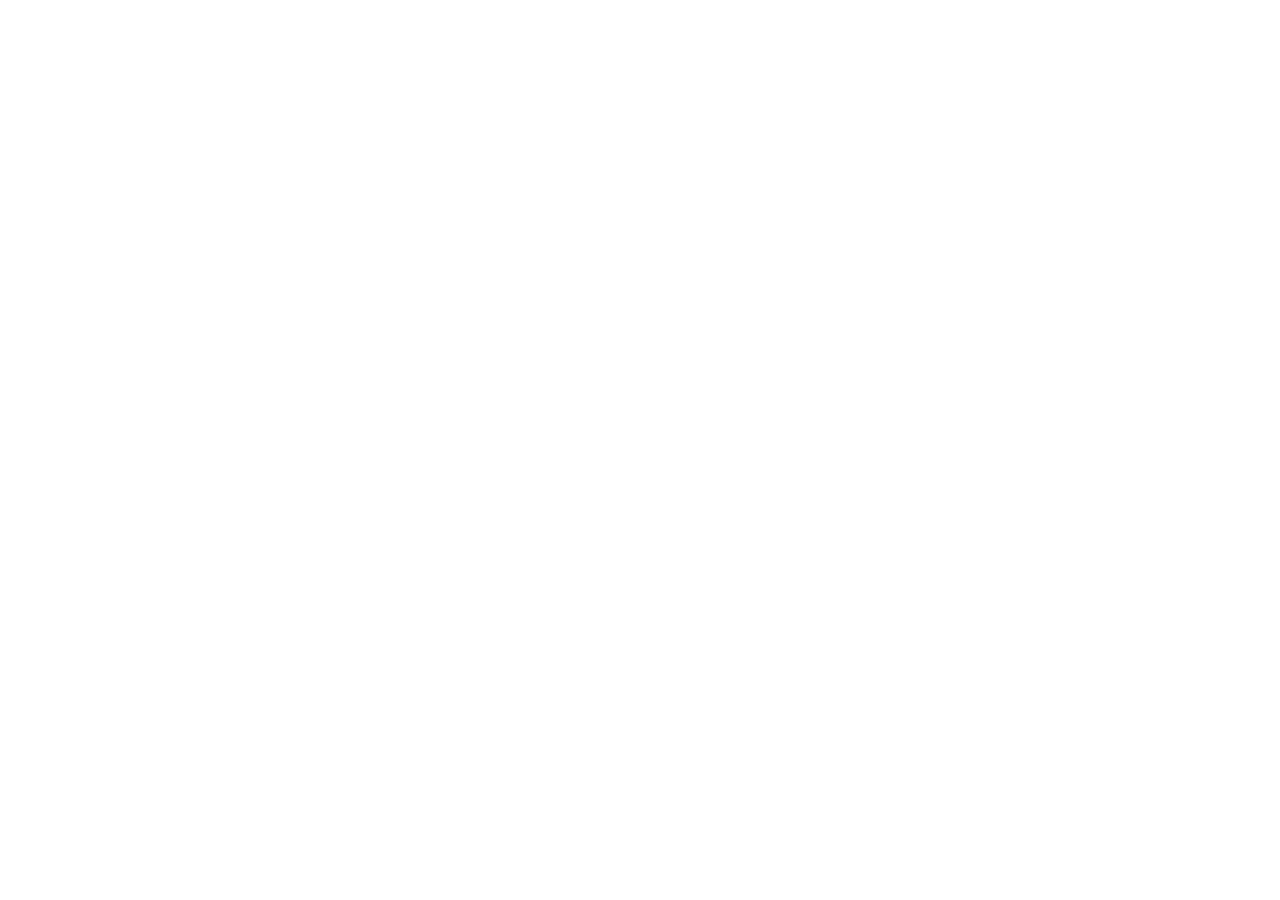
==== index.html @ 989f742a "Fix header layout: right-align actions with margin-left auto and prevent wrapping on desktop in UZ a" ====
<!doctype html>
<html lang="en">
<head>
  <meta charset="utf-8">
  <meta http-equiv="Content-Security-Policy" content="upgrade-insecure-requests">
  <script>if(location.protocol==='http:'&&!['localhost','127.0.0.1'].includes(location.hostname)){location.replace('https://'+location.host+location.pathname+location.search+location.hash);}</script>
  <meta name="viewport" content="width=device-width, initial-scale=1.0">
  <title>GPTify OS · The AI operating system for service businesses</title>
  <meta name="description" content="Connect customer conversations, CRM, scheduling, meetings and outreach through five AI tools: Ailo, ILDAM, Bandla, Mirzo and Izlai.">
  <link rel="canonical" href="https://gptify.si/">
  <link rel="alternate" hreflang="en" href="https://gptify.si/">
  <link rel="alternate" hreflang="uz" href="https://gptify.si/uz/">
  <link rel="alternate" hreflang="ru" href="https://gptify.si/ru/">
  <link rel="alternate" hreflang="x-default" href="https://gptify.si/">
  <link rel="stylesheet" href="style.min.css">
  <link rel="icon" href="gptify-mark.svg" type="image/svg+xml">
  <meta property="og:title" content="GPTify OS · The AI operating system for service businesses">
  <meta property="og:description" content="Connect customer conversations, CRM, scheduling, meetings and outreach through five AI tools: Ailo, ILDAM, Bandla, Mirzo and Izlai.">
  <meta property="og:image" content="https://gptify.si/og-image.png">
  <meta property="og:url" content="https://gptify.si/">
  <meta property="og:type" content="website">
  <meta name="twitter:card" content="summary_large_image">
  <meta name="twitter:title" content="GPTify OS · The AI operating system for service businesses">
  <meta name="twitter:description" content="Connect customer conversations, CRM, scheduling, meetings and outreach through five AI tools: Ailo, ILDAM, Bandla, Mirzo and Izlai.">
  <meta name="twitter:image" content="https://gptify.si/og-image.png">
</head>
<body>
<header style="display: flex; flex-wrap: wrap; align-items: center; justify-content: space-between; gap: 12px 20px; padding: 14px clamp(16px, 2.5vw, 40px); border-bottom: 1px solid #DCE8E6; background: #FFFFFF; position: sticky; top: 0; z-index: 100;">
  <a href="#top" aria-label="GPTify OS home" style="display: flex; align-items: center; gap: 12px; min-height: 44px; text-decoration: none; color: #172B2A; flex-shrink: 0">
    <svg aria-hidden="true" width="38" height="38" viewBox="0 0 100 100" fill="none"><path fill="#087F6A" d="M51.4 9 A41 41 0 1 0 88 65.4 V42 H47 V58 H73.7 A25 25 0 1 1 50.9 25 Z"></path><path fill="#B7F34A" d="M61 9 H88 V36 H78 V19 H61 Z"></path></svg>
    <span style="font-family: 'Poppins', 'Inter', system-ui, sans-serif; font-weight: 700; font-size: 24px; letter-spacing: -0.01em">GPTify</span>
    <span style="font-family: 'Poppins', 'Inter', system-ui, sans-serif; font-weight: 600; font-size: 13px; color: #FFFFFF; background: #087F6A; border-radius: 6px; padding: 3px 8px">OS</span>
  </a>
  <nav aria-label="Main" style="display: flex; flex-wrap: wrap; align-items: center; gap: 4px 10px">
    <a href="#tools" style="display: inline-flex; align-items: center; justify-content: center; min-height: 44px; min-width: 44px; padding: 0 6px; font-size: 15px; font-weight: 500; color: #172B2A; text-decoration: none">The five tools</a>
    <a href="#industries" style="display: inline-flex; align-items: center; justify-content: center; min-height: 44px; min-width: 44px; padding: 0 6px; font-size: 15px; font-weight: 500; color: #172B2A; text-decoration: none">Industries</a>
    <a href="#savings" style="display: inline-flex; align-items: center; justify-content: center; min-height: 44px; min-width: 44px; padding: 0 6px; font-size: 15px; font-weight: 500; color: #172B2A; text-decoration: none">Savings calculator</a>
    <a href="#faq" style="display: inline-flex; align-items: center; justify-content: center; min-height: 44px; min-width: 44px; padding: 0 6px; font-size: 15px; font-weight: 500; color: #172B2A; text-decoration: none">FAQ</a>
    <a href="/about.html" style="display: inline-flex; align-items: center; justify-content: center; min-height: 44px; min-width: 44px; padding: 0 6px; font-size: 15px; text-decoration: none; color: #172B2A; font-weight: 500;">About</a>
  </nav>
  <div style="display: flex; align-items: center; gap: 12px; margin-left: auto; flex-shrink: 0">
    <div style="display: flex; align-items: center; gap: 4px" role="navigation" aria-label="Language selection">
      <a href="/" aria-current="true" style="display: inline-flex; align-items: center; justify-content: center; min-width: 44px; min-height: 44px; font-size: 14px; border-radius: 10px; text-decoration: none; background: #F3F8F7; font-weight: 600; color: #172B2A;">EN</a>
      <a href="/uz/" aria-current="false" style="display: inline-flex; align-items: center; justify-content: center; min-width: 44px; min-height: 44px; font-size: 14px; border-radius: 10px; text-decoration: none; color: #5F6F6D; font-weight: 500;">UZ</a>
      <a href="/ru/" aria-current="false" style="display: inline-flex; align-items: center; justify-content: center; min-width: 44px; min-height: 44px; font-size: 14px; border-radius: 10px; text-decoration: none; color: #5F6F6D; font-weight: 500;">RU</a>
    </div>
    <button onclick="openDemoModal('Header Nav')" style="display: inline-flex; align-items: center; justify-content: center; min-height: 48px; min-width: 44px; padding: 0 18px; background: #087F6A; color: #FFFFFF; font-family: 'Poppins', 'Inter', system-ui, sans-serif; font-weight: 600; font-size: 15px; border-radius: 10px; text-decoration: none; border: none; cursor: pointer; white-space: nowrap">Book a demo</button>
  </div>
</header>

<!-- Hero Section [top] -->
<section id="top" style="display: flex; flex-wrap: wrap; align-items: flex-start; gap: 32px 64px; padding: 44px clamp(20px, 5vw, 80px) 56px">
  <div style="flex: 1 1 420px; min-width: 0; display: flex; flex-direction: column; gap: 22px; padding-top: 8px">
    <h1 style="margin: 0; font-family: 'Poppins', 'Inter', system-ui, sans-serif; font-weight: 700; font-size: clamp(36px, 4.2vw, 60px); line-height: 1.06; letter-spacing: -0.02em; color: #172B2A">The AI operating system for <span style="color: #087F6A">service businesses.</span></h1>
    <p style="margin: 0; max-width: 520px; font-size: 19px; line-height: 1.5; color: #5F6F6D">Every customer message answered, every appointment booked and your CRM kept up to date, without anyone typing it in. Day and night.</p>
    <div style="display: flex; flex-wrap: wrap; align-items: center; gap: 14px 24px">
      <button onclick="openDemoModal('Hero Demo')" style="display: inline-flex; align-items: center; gap: 14px; min-height: 58px; min-width: 44px; padding: 0 10px 0 26px; background: #087F6A; color: #FFFFFF; font-family: 'Poppins', 'Inter', system-ui, sans-serif; font-weight: 600; font-size: 18px; border-radius: 10px; border: none; cursor: pointer">
        <span>Book a live demo</span>
        <span style="display: inline-flex; align-items: center; justify-content: center; width: 40px; height: 40px; border-radius: 8px; background: #B7F34A">
          <svg aria-hidden="true" width="20" height="20" viewBox="0 0 24 24" fill="none" stroke="#172B2A" stroke-width="2.4" stroke-linecap="round" stroke-linejoin="round"><path d="M7 17 17 7"></path><path d="M8 7h9v9"></path></svg>
        </span>
      </button>
      <a href="#industries" style="display: inline-flex; align-items: center; justify-content: center; min-height: 44px; min-width: 44px; font-size: 17px; font-weight: 600; color: #087F6A">See it for your industry</a>
    </div>
    <div style="font-size: 15px; font-weight: 500; color: #5F6F6D">Free · 30 minutes · No obligation</div>
  </div>

  <!-- Hero Chat Mockup (10s Animation Loop) -->
  <div style="flex: 1.15 1 480px; min-width: 0; background: #F3F8F7; border-radius: 24px; padding: clamp(14px, 1.5vw, 20px); display: flex; flex-direction: column; gap: 12px">
    <div style="background: #FFFFFF; border-radius: 18px; padding: 18px 20px; display: flex; flex-direction: column; gap: 12px">
      <div style="display: flex; flex-wrap: wrap; align-items: center; justify-content: space-between; gap: 10px">
        <div style="display: flex; align-items: center; gap: 12px">
          <div aria-hidden="true" style="display: flex; align-items: center; justify-content: center; width: 40px; height: 40px; border-radius: 50%; background: #172B2A; color: #FFFFFF; font-family: 'Poppins', 'Inter', system-ui, sans-serif; font-weight: 700; font-size: 17px">M</div>
          <div style="display: flex; flex-direction: column; gap: 2px">
            <div style="font-family: 'Poppins', 'Inter', system-ui, sans-serif; font-weight: 600; font-size: 16px; color: #172B2A">MedPro Clinic</div>
            <div style="font-size: 13px; font-weight: 500; color: #5F6F6D">Instagram Direct · example conversation</div>
          </div>
        </div>
        <div style="display: inline-flex; align-items: center; gap: 8px; padding: 7px 12px; border-radius: 999px; background: #087F6A; color: #FFFFFF; font-size: 13px; font-weight: 600">
          <svg aria-hidden="true" width="14" height="14" viewBox="0 0 24 24" fill="none" stroke="#FFFFFF" stroke-width="2.4" stroke-linecap="round" stroke-linejoin="round"><path d="M13 2 4 14h7l-1 8 9-12h-7z"></path></svg>
          Ailo replied in 6 s
        </div>
      </div>
      
      <div style="display: flex; flex-direction: column; gap: 8px">
        <div style="align-self: flex-start; max-width: 86%; background: #F3F8F7; border-radius: 16px 16px 16px 4px; padding: 10px 14px; font-size: 15px; line-height: 1.4; color: #172B2A; animation: inA 10s ease infinite">Hi! How much is teeth whitening, and is Dr. Rustamov free tomorrow around 4 PM?</div>
        <div style="align-self: flex-end; max-width: 86%; background: #172B2A; border-radius: 16px 16px 4px 16px; padding: 10px 14px; font-size: 15px; line-height: 1.4; color: #FFFFFF; animation: inB 10s ease infinite">Whitening starts from $45. Dr. Rustamov has an open chair tomorrow at 4:00 PM. Shall I book it?</div>
        <div style="align-self: flex-start; max-width: 86%; background: #F3F8F7; border-radius: 16px 16px 16px 4px; padding: 10px 14px; font-size: 15px; line-height: 1.4; color: #172B2A; animation: inC 10s ease infinite">Yes please, under Malika.</div>
      </div>
    </div>
    
    <div style="display: flex; flex-wrap: wrap; gap: 8px">
      <div style="flex: 1 1 140px; background: #087F6A; border-radius: 12px; padding: 10px 14px; color: #FFFFFF; animation: inD 10s ease infinite">
        <div style="font-family: 'Poppins', 'Inter', system-ui, sans-serif; font-weight: 700; font-size: 16px">Ailo</div>
        <div style="font-size: 14px; font-weight: 500; line-height: 1.3">Answered and qualified</div>
      </div>
      <div style="flex: 1 1 140px; background: #7C3AED; border-radius: 12px; padding: 10px 14px; color: #FFFFFF; animation: inE 10s ease infinite">
        <div style="font-family: 'Poppins', 'Inter', system-ui, sans-serif; font-weight: 700; font-size: 16px">Bandla</div>
        <div style="font-size: 14px; font-weight: 500; line-height: 1.3">Held the 4:00 PM slot</div>
      </div>
      <div style="flex: 1 1 140px; background: #B45309; border-radius: 12px; padding: 10px 14px; color: #FFFFFF; animation: inF 10s ease infinite">
        <div style="font-family: 'Poppins', 'Inter', system-ui, sans-serif; font-weight: 700; font-size: 16px">ILDAM</div>
        <div style="font-size: 14px; font-weight: 500; line-height: 1.3">Saved patient and deal</div>
      </div>
    </div>
  </div>
</section>

<!-- Integrations Strip Section -->
<section aria-label="Works with" style="padding: 28px 0 36px; border-top: 1px solid #DCE8E6; display: flex; flex-direction: column; gap: 20px; overflow: hidden; max-width: 100vw">
  <div style="text-align: center; padding: 0 clamp(20px, 5vw, 80px); font-family: 'Poppins', 'Inter', system-ui, sans-serif; font-size: 13px; font-weight: 600; letter-spacing: 0.14em; color: #5F6F6D; text-transform: uppercase">Works with the tools you already use</div>
  <div style="overflow: hidden; max-width: 100vw; -webkit-mask-image: linear-gradient(90deg, transparent, #000 8%, #000 92%, transparent); mask-image: linear-gradient(90deg, transparent, #000 8%, #000 92%, transparent)">
    <div style="display: flex; flex-wrap: nowrap; width: max-content; animation: marq 40s linear infinite">
      <div style="display: flex; flex-wrap: nowrap; gap: 16px; padding-right: 16px">
        <span style="flex: none; display: inline-flex; align-items: center; gap: 10px; min-height: 46px; padding: 0 20px; background: #F3F8F7; border: 1px solid #DCE8E6; border-radius: 999px; font-size: 16px; font-weight: 600; color: #172B2A; white-space: nowrap"><span aria-hidden="true" style="width: 10px; height: 10px; border-radius: 50%; background: #0369A1"></span>Telegram</span>
        <span style="flex: none; display: inline-flex; align-items: center; gap: 10px; min-height: 46px; padding: 0 20px; background: #F3F8F7; border: 1px solid #DCE8E6; border-radius: 999px; font-size: 16px; font-weight: 600; color: #172B2A; white-space: nowrap"><span aria-hidden="true" style="width: 10px; height: 10px; border-radius: 50%; background: #087F6A"></span>WhatsApp Business</span>
        <span style="flex: none; display: inline-flex; align-items: center; gap: 10px; min-height: 46px; padding: 0 20px; background: #F3F8F7; border: 1px solid #DCE8E6; border-radius: 999px; font-size: 16px; font-weight: 600; color: #172B2A; white-space: nowrap"><span aria-hidden="true" style="width: 10px; height: 10px; border-radius: 50%; background: #BE185D"></span>Instagram Direct</span>
        <span style="flex: none; display: inline-flex; align-items: center; gap: 10px; min-height: 46px; padding: 0 20px; background: #F3F8F7; border: 1px solid #DCE8E6; border-radius: 999px; font-size: 16px; font-weight: 600; color: #172B2A; white-space: nowrap"><span aria-hidden="true" style="width: 10px; height: 10px; border-radius: 50%; background: #3730A3"></span>LinkedIn</span>
        <span style="flex: none; display: inline-flex; align-items: center; gap: 10px; min-height: 46px; padding: 0 20px; background: #F3F8F7; border: 1px solid #DCE8E6; border-radius: 999px; font-size: 16px; font-weight: 600; color: #172B2A; white-space: nowrap"><span aria-hidden="true" style="width: 10px; height: 10px; border-radius: 50%; background: #B45309"></span>Google Calendar</span>
        <span style="flex: none; display: inline-flex; align-items: center; gap: 10px; min-height: 46px; padding: 0 20px; background: #F3F8F7; border: 1px solid #DCE8E6; border-radius: 999px; font-size: 16px; font-weight: 600; color: #172B2A; white-space: nowrap"><span aria-hidden="true" style="width: 10px; height: 10px; border-radius: 50%; background: #0369A1"></span>Outlook</span>
        <span style="flex: none; display: inline-flex; align-items: center; gap: 10px; min-height: 46px; padding: 0 20px; background: #F3F8F7; border: 1px solid #DCE8E6; border-radius: 999px; font-size: 16px; font-weight: 600; color: #172B2A; white-space: nowrap"><span aria-hidden="true" style="width: 10px; height: 10px; border-radius: 50%; background: #3730A3"></span>Zoom</span>
        <span style="flex: none; display: inline-flex; align-items: center; gap: 10px; min-height: 46px; padding: 0 20px; background: #F3F8F7; border: 1px solid #DCE8E6; border-radius: 999px; font-size: 16px; font-weight: 600; color: #172B2A; white-space: nowrap"><span aria-hidden="true" style="width: 10px; height: 10px; border-radius: 50%; background: #087F6A"></span>Google Meet</span>
        <span style="flex: none; display: inline-flex; align-items: center; gap: 10px; min-height: 46px; padding: 0 20px; background: #F3F8F7; border: 1px solid #DCE8E6; border-radius: 999px; font-size: 16px; font-weight: 600; color: #172B2A; white-space: nowrap"><span aria-hidden="true" style="width: 10px; height: 10px; border-radius: 50%; background: #7C3AED"></span>Microsoft Teams</span>
        <span style="flex: none; display: inline-flex; align-items: center; gap: 10px; min-height: 46px; padding: 0 20px; background: #F3F8F7; border: 1px solid #DCE8E6; border-radius: 999px; font-size: 16px; font-weight: 600; color: #172B2A; white-space: nowrap"><span aria-hidden="true" style="width: 10px; height: 10px; border-radius: 50%; background: #B45309"></span>1C</span>
        <span style="flex: none; display: inline-flex; align-items: center; gap: 10px; min-height: 46px; padding: 0 20px; background: #F3F8F7; border: 1px solid #DCE8E6; border-radius: 999px; font-size: 16px; font-weight: 600; color: #172B2A; white-space: nowrap"><span aria-hidden="true" style="width: 10px; height: 10px; border-radius: 50%; background: #0369A1"></span>Click</span>
        <span style="flex: none; display: inline-flex; align-items: center; gap: 10px; min-height: 46px; padding: 0 20px; background: #F3F8F7; border: 1px solid #DCE8E6; border-radius: 999px; font-size: 16px; font-weight: 600; color: #172B2A; white-space: nowrap"><span aria-hidden="true" style="width: 10px; height: 10px; border-radius: 50%; background: #087F6A"></span>Payme</span>
        <span style="flex: none; display: inline-flex; align-items: center; gap: 10px; min-height: 46px; padding: 0 20px; background: #F3F8F7; border: 1px solid #DCE8E6; border-radius: 999px; font-size: 16px; font-weight: 600; color: #172B2A; white-space: nowrap"><span aria-hidden="true" style="width: 10px; height: 10px; border-radius: 50%; background: #7C3AED"></span>Uzum</span>
      </div>
      <div style="display: flex; flex-wrap: nowrap; gap: 16px; padding-right: 16px" aria-hidden="true">
        <span style="flex: none; display: inline-flex; align-items: center; gap: 10px; min-height: 46px; padding: 0 20px; background: #F3F8F7; border: 1px solid #DCE8E6; border-radius: 999px; font-size: 16px; font-weight: 600; color: #172B2A; white-space: nowrap"><span aria-hidden="true" style="width: 10px; height: 10px; border-radius: 50%; background: #0369A1"></span>Telegram</span>
        <span style="flex: none; display: inline-flex; align-items: center; gap: 10px; min-height: 46px; padding: 0 20px; background: #F3F8F7; border: 1px solid #DCE8E6; border-radius: 999px; font-size: 16px; font-weight: 600; color: #172B2A; white-space: nowrap"><span aria-hidden="true" style="width: 10px; height: 10px; border-radius: 50%; background: #087F6A"></span>WhatsApp Business</span>
        <span style="flex: none; display: inline-flex; align-items: center; gap: 10px; min-height: 46px; padding: 0 20px; background: #F3F8F7; border: 1px solid #DCE8E6; border-radius: 999px; font-size: 16px; font-weight: 600; color: #172B2A; white-space: nowrap"><span aria-hidden="true" style="width: 10px; height: 10px; border-radius: 50%; background: #BE185D"></span>Instagram Direct</span>
        <span style="flex: none; display: inline-flex; align-items: center; gap: 10px; min-height: 46px; padding: 0 20px; background: #F3F8F7; border: 1px solid #DCE8E6; border-radius: 999px; font-size: 16px; font-weight: 600; color: #172B2A; white-space: nowrap"><span aria-hidden="true" style="width: 10px; height: 10px; border-radius: 50%; background: #3730A3"></span>LinkedIn</span>
        <span style="flex: none; display: inline-flex; align-items: center; gap: 10px; min-height: 46px; padding: 0 20px; background: #F3F8F7; border: 1px solid #DCE8E6; border-radius: 999px; font-size: 16px; font-weight: 600; color: #172B2A; white-space: nowrap"><span aria-hidden="true" style="width: 10px; height: 10px; border-radius: 50%; background: #B45309"></span>Google Calendar</span>
        <span style="flex: none; display: inline-flex; align-items: center; gap: 10px; min-height: 46px; padding: 0 20px; background: #F3F8F7; border: 1px solid #DCE8E6; border-radius: 999px; font-size: 16px; font-weight: 600; color: #172B2A; white-space: nowrap"><span aria-hidden="true" style="width: 10px; height: 10px; border-radius: 50%; background: #0369A1"></span>Outlook</span>
        <span style="flex: none; display: inline-flex; align-items: center; gap: 10px; min-height: 46px; padding: 0 20px; background: #F3F8F7; border: 1px solid #DCE8E6; border-radius: 999px; font-size: 16px; font-weight: 600; color: #172B2A; white-space: nowrap"><span aria-hidden="true" style="width: 10px; height: 10px; border-radius: 50%; background: #3730A3"></span>Zoom</span>
        <span style="flex: none; display: inline-flex; align-items: center; gap: 10px; min-height: 46px; padding: 0 20px; background: #F3F8F7; border: 1px solid #DCE8E6; border-radius: 999px; font-size: 16px; font-weight: 600; color: #172B2A; white-space: nowrap"><span aria-hidden="true" style="width: 10px; height: 10px; border-radius: 50%; background: #087F6A"></span>Google Meet</span>
        <span style="flex: none; display: inline-flex; align-items: center; gap: 10px; min-height: 46px; padding: 0 20px; background: #F3F8F7; border: 1px solid #DCE8E6; border-radius: 999px; font-size: 16px; font-weight: 600; color: #172B2A; white-space: nowrap"><span aria-hidden="true" style="width: 10px; height: 10px; border-radius: 50%; background: #7C3AED"></span>Microsoft Teams</span>
        <span style="flex: none; display: inline-flex; align-items: center; gap: 10px; min-height: 46px; padding: 0 20px; background: #F3F8F7; border: 1px solid #DCE8E6; border-radius: 999px; font-size: 16px; font-weight: 600; color: #172B2A; white-space: nowrap"><span aria-hidden="true" style="width: 10px; height: 10px; border-radius: 50%; background: #B45309"></span>1C</span>
        <span style="flex: none; display: inline-flex; align-items: center; gap: 10px; min-height: 46px; padding: 0 20px; background: #F3F8F7; border: 1px solid #DCE8E6; border-radius: 999px; font-size: 16px; font-weight: 600; color: #172B2A; white-space: nowrap"><span aria-hidden="true" style="width: 10px; height: 10px; border-radius: 50%; background: #0369A1"></span>Click</span>
        <span style="flex: none; display: inline-flex; align-items: center; gap: 10px; min-height: 46px; padding: 0 20px; background: #F3F8F7; border: 1px solid #DCE8E6; border-radius: 999px; font-size: 16px; font-weight: 600; color: #172B2A; white-space: nowrap"><span aria-hidden="true" style="width: 10px; height: 10px; border-radius: 50%; background: #087F6A"></span>Payme</span>
        <span style="flex: none; display: inline-flex; align-items: center; gap: 10px; min-height: 46px; padding: 0 20px; background: #F3F8F7; border: 1px solid #DCE8E6; border-radius: 999px; font-size: 16px; font-weight: 600; color: #172B2A; white-space: nowrap"><span aria-hidden="true" style="width: 10px; height: 10px; border-radius: 50%; background: #7C3AED"></span>Uzum</span>
      </div>
    </div>
  </div>
</section>

<!-- Industries Section [industries] -->
<section id="industries" style="padding: 72px clamp(20px, 5vw, 80px) 88px; display: flex; flex-direction: column; gap: 28px">
  <div style="display: flex; flex-direction: column; gap: 14px; max-width: 820px">
    <div style="font-family: 'Poppins', 'Inter', system-ui, sans-serif; font-size: 13px; font-weight: 600; letter-spacing: 0.14em; color: #087F6A; text-transform: uppercase">Built for your industry</div>
    <h2 style="margin: 0; font-family: 'Poppins', 'Inter', system-ui, sans-serif; font-weight: 700; font-size: clamp(30px, 3.3vw, 46px); line-height: 1.12; letter-spacing: -0.015em; color: #172B2A">Ready-made setups for four kinds of business.</h2>
  </div>
  
  <!-- Tabs Navigation -->
  <div role="tablist" aria-label="Industries" style="display: flex; flex-wrap: wrap; gap: 10px">
    <button role="tab" id="tab-btn-clinic" aria-selected="true" aria-controls="panel-industry" onclick="selectIndustryTab('clinic')" style="min-height: 52px; min-width: 44px; padding: 0 24px; border-radius: 999px; font-family: 'Poppins', 'Inter', system-ui, sans-serif; font-weight: 600; font-size: 17px; background: #172B2A; color: #FFFFFF; border: 1px solid #172B2A; cursor: pointer">Clinics</button>
    <button role="tab" id="tab-btn-edu" aria-selected="false" aria-controls="panel-industry" onclick="selectIndustryTab('edu')" style="min-height: 52px; min-width: 44px; padding: 0 24px; border-radius: 999px; font-family: 'Poppins', 'Inter', system-ui, sans-serif; font-weight: 600; font-size: 17px; background: #FFFFFF; color: #172B2A; border: 1px solid #DCE8E6; cursor: pointer">Education centres</button>
    <button role="tab" id="tab-btn-auto" aria-selected="false" aria-controls="panel-industry" onclick="selectIndustryTab('auto')" style="min-height: 52px; min-width: 44px; padding: 0 24px; border-radius: 999px; font-family: 'Poppins', 'Inter', system-ui, sans-serif; font-weight: 600; font-size: 17px; background: #FFFFFF; color: #172B2A; border: 1px solid #DCE8E6; cursor: pointer">Auto workshops</button>
    <button role="tab" id="tab-btn-advisory" aria-selected="false" aria-controls="panel-industry" onclick="selectIndustryTab('advisory')" style="min-height: 52px; min-width: 44px; padding: 0 24px; border-radius: 999px; font-family: 'Poppins', 'Inter', system-ui, sans-serif; font-weight: 600; font-size: 17px; background: #FFFFFF; color: #172B2A; border: 1px solid #DCE8E6; cursor: pointer">Advisory firms</button>
  </div>
  
  <!-- Active Tab Panel -->
  <div id="panel-industry" role="tabpanel" style="background: #F3F8F7; border-radius: 28px; padding: clamp(20px, 3vw, 44px); display: flex; flex-wrap: wrap; gap: 32px 56px">
    <div style="flex: 1 1 400px; min-width: 0; display: flex; flex-direction: column; gap: 16px">
      <div id="ind-product-badge" style="font-family: 'Poppins', 'Inter', system-ui, sans-serif; font-size: 14px; font-weight: 600; letter-spacing: 0.08em; color: #087F6A">MEDPRO²⁴ · HEALTHCARE AND DENTAL</div>
      <h3 id="ind-pitch-heading" style="margin: 0; font-family: 'Poppins', 'Inter', system-ui, sans-serif; font-weight: 700; font-size: clamp(26px, 2.5vw, 34px); line-height: 1.15; letter-spacing: -0.01em; color: #172B2A">Fewer missed calls at reception and fewer no-shows.</h3>
      
      <div id="ind-bullets-container" style="display: flex; flex-direction: column; gap: 12px; margin-top: 4px">
        <div style="display: flex; align-items: flex-start; gap: 12px; font-size: 18px; line-height: 1.45; color: #172B2A">
          <svg aria-hidden="true" style="flex: none; margin-top: 3px" width="20" height="20" viewBox="0 0 24 24" fill="none" stroke="#087F6A" stroke-width="2.6" stroke-linecap="round" stroke-linejoin="round"><path d="m5 12 5 5 9-10"></path></svg>
          <span>Patient questions answered 24/7, urgent cases routed to staff</span>
        </div>
        <div style="display: flex; align-items: flex-start; gap: 12px; font-size: 18px; line-height: 1.45; color: #172B2A">
          <svg aria-hidden="true" style="flex: none; margin-top: 3px" width="20" height="20" viewBox="0 0 24 24" fill="none" stroke="#087F6A" stroke-width="2.6" stroke-linecap="round" stroke-linejoin="round"><path d="m5 12 5 5 9-10"></path></svg>
          <span>Live doctor availability with Telegram and SMS reminders</span>
        </div>
        <div style="display: flex; align-items: flex-start; gap: 12px; font-size: 18px; line-height: 1.45; color: #172B2A">
          <svg aria-hidden="true" style="flex: none; margin-top: 3px" width="20" height="20" viewBox="0 0 24 24" fill="none" stroke="#087F6A" stroke-width="2.6" stroke-linecap="round" stroke-linejoin="round"><path d="m5 12 5 5 9-10"></path></svg>
          <span>Tooth charts and prescription history kept confidential</span>
        </div>
      </div>
      
      <button id="ind-cta-btn" onclick="openDemoModal('Clinics')" style="align-self: flex-start; display: inline-flex; align-items: center; justify-content: center; min-height: 52px; min-width: 44px; margin-top: 8px; padding: 0 24px; background: #087F6A; color: #FFFFFF; font-family: 'Poppins', 'Inter', system-ui, sans-serif; font-weight: 600; font-size: 16px; border-radius: 10px; border: none; cursor: pointer">Book a demo for clinics</button>
    </div>
    
    <div style="flex: 1 1 400px; min-width: 0; background: #FFFFFF; border-radius: 20px; padding: 24px; display: flex; flex-direction: column; gap: 14px">
      <div style="font-family: 'Poppins', 'Inter', system-ui, sans-serif; font-weight: 600; font-size: 18px; color: #172B2A">Who does what</div>
      <div id="ind-steps-container" style="display: flex; flex-direction: column; gap: 14px">
        <div style="display: flex; align-items: center; gap: 14px">
          <div style="flex: none; width: 92px; box-sizing: border-box; text-align: center; border-radius: 10px; padding: 10px 0; font-family: inherit; font-weight: 700; font-size: 15px; color: #FFFFFF; background: #087F6A">Ailo</div>
          <div style="font-size: 16px; line-height: 1.4; color: #172B2A">Answers patient questions on Instagram and Telegram</div>
        </div>
        <div style="display: flex; align-items: center; gap: 14px">
          <div style="flex: none; width: 92px; box-sizing: border-box; text-align: center; border-radius: 10px; padding: 10px 0; font-family: inherit; font-weight: 700; font-size: 15px; color: #FFFFFF; background: #7C3AED">Bandla</div>
          <div style="font-size: 16px; line-height: 1.4; color: #172B2A">Reserves the doctor’s chair and sends reminders</div>
        </div>
        <div style="display: flex; align-items: center; gap: 14px">
          <div style="flex: none; width: 92px; box-sizing: border-box; text-align: center; border-radius: 10px; padding: 10px 0; font-family: inherit; font-weight: 700; font-size: 15px; color: #FFFFFF; background: #B45309">ILDAM</div>
          <div style="font-size: 16px; line-height: 1.4; color: #172B2A">Keeps dental and clinical records</div>
        </div>
        <div style="display: flex; align-items: center; gap: 14px">
          <div style="flex: none; width: 92px; box-sizing: border-box; text-align: center; border-radius: 10px; padding: 10px 0; font-family: inherit; font-weight: 700; font-size: 15px; color: #FFFFFF; background: #0369A1">Mirzo</div>
          <div style="font-size: 16px; line-height: 1.4; color: #172B2A">Writes up clinical notes after the visit</div>
        </div>
      </div>
    </div>
  </div>
</section>

<!-- The Five Tools Section [tools] -->
<section id="tools" style="padding: 88px clamp(20px, 5vw, 80px) 96px; border-top: 1px solid #DCE8E6; display: flex; flex-direction: column; gap: 40px">
  <div style="display: flex; flex-wrap: wrap; align-items: flex-end; justify-content: space-between; gap: 20px 48px">
    <h2 style="margin: 0; flex: 1 1 480px; max-width: 760px; font-family: 'Poppins', 'Inter', system-ui, sans-serif; font-weight: 700; font-size: clamp(30px, 3.3vw, 46px); line-height: 1.12; letter-spacing: -0.015em; color: #172B2A">One loop, five steps. Nothing gets dropped between them.</h2>
    <p style="margin: 0; flex: 1 1 320px; max-width: 420px; font-size: 18px; line-height: 1.55; color: #5F6F6D">Start with one step, or run the whole loop.</p>
  </div>
  
  <!-- Connected Color Rail of 5 Tools (Stacks on Mobile) -->
  <div style="display: flex; flex-wrap: wrap; border-radius: 28px; overflow: hidden">
    <article class="tool-card-0" style="flex: 1 1 200px; min-width: 0; min-height: 340px; box-sizing: border-box; background: #3730A3; padding: 30px 24px; display: flex; flex-direction: column; gap: 12px; color: #FFFFFF">
      <div style="font-size: 14px; font-weight: 600; letter-spacing: 0.12em">01 · FIND</div>
      <h3 style="margin: 0; font-family: 'Poppins', 'Inter', system-ui, sans-serif; font-weight: 700; font-size: 40px; line-height: 1.05; letter-spacing: -0.02em">Izlai</h3>
      <div style="font-family: 'Poppins', 'Inter', system-ui, sans-serif; font-weight: 600; font-size: 19px; line-height: 1.3">Finds new clients</div>
      <p style="margin: 0; font-size: 16px; line-height: 1.55">Writes to companies that fit you by email and LinkedIn.</p>
      <div style="margin-top: auto; min-height: 44px; display: flex; align-items: flex-end; justify-content: space-between; gap: 12px; font-size: 15px; font-weight: 600; line-height: 1.3">
        <span>Hands replies to Ailo -></span>
        <svg aria-hidden="true" style="flex: none" width="18" height="18" viewBox="0 0 24 24" fill="none" stroke="#B7F34A" stroke-width="2.6" stroke-linecap="round" stroke-linejoin="round"><path d="M5 12h14"></path><path d="m13 6 6 6-6 6"></path></svg>
      </div>
    </article>
    
    <article class="tool-card-1" style="flex: 1 1 200px; min-width: 0; min-height: 340px; box-sizing: border-box; background: #087F6A; padding: 30px 24px; display: flex; flex-direction: column; gap: 12px; color: #FFFFFF">
      <div style="font-size: 14px; font-weight: 600; letter-spacing: 0.12em">02 · ENGAGE</div>
      <h3 style="margin: 0; font-family: 'Poppins', 'Inter', system-ui, sans-serif; font-weight: 700; font-size: 40px; line-height: 1.05; letter-spacing: -0.02em">Ailo</h3>
      <div style="font-family: 'Poppins', 'Inter', system-ui, sans-serif; font-weight: 600; font-size: 19px; line-height: 1.3">Answers every customer message</div>
      <p style="margin: 0; font-size: 16px; line-height: 1.55">Replies within 6 seconds on WhatsApp, Instagram and Telegram.</p>
      <div style="margin-top: auto; min-height: 44px; display: flex; align-items: flex-end; justify-content: space-between; gap: 12px; font-size: 15px; font-weight: 600; line-height: 1.3">
        <span>Sends the contacts to ILDAM -></span>
        <svg aria-hidden="true" style="flex: none" width="18" height="18" viewBox="0 0 24 24" fill="none" stroke="#B7F34A" stroke-width="2.6" stroke-linecap="round" stroke-linejoin="round"><path d="M5 12h14"></path><path d="m13 6 6 6-6 6"></path></svg>
      </div>
    </article>
    
    <article class="tool-card-2" style="flex: 1 1 200px; min-width: 0; min-height: 340px; box-sizing: border-box; background: #B45309; padding: 30px 24px; display: flex; flex-direction: column; gap: 12px; color: #FFFFFF">
      <div style="font-size: 14px; font-weight: 600; letter-spacing: 0.12em">03 · TRACK</div>
      <h3 style="margin: 0; font-family: 'Poppins', 'Inter', system-ui, sans-serif; font-weight: 700; font-size: 40px; line-height: 1.05; letter-spacing: -0.02em">ILDAM</h3>
      <div style="font-family: 'Poppins', 'Inter', system-ui, sans-serif; font-weight: 600; font-size: 19px; line-height: 1.3">Keeps deals and payments on track</div>
      <p style="margin: 0; font-size: 16px; line-height: 1.55">A simple board with reminders for advance payments and invoices.</p>
      <div style="margin-top: auto; min-height: 44px; display: flex; align-items: flex-end; justify-content: space-between; gap: 12px; font-size: 15px; font-weight: 600; line-height: 1.3">
        <span>Triggers the booking in Bandla -></span>
        <svg aria-hidden="true" style="flex: none" width="18" height="18" viewBox="0 0 24 24" fill="none" stroke="#B7F34A" stroke-width="2.6" stroke-linecap="round" stroke-linejoin="round"><path d="M5 12h14"></path><path d="m13 6 6 6-6 6"></path></svg>
      </div>
    </article>
    
    <article class="tool-card-3" style="flex: 1 1 200px; min-width: 0; min-height: 340px; box-sizing: border-box; background: #7C3AED; padding: 30px 24px; display: flex; flex-direction: column; gap: 12px; color: #FFFFFF">
      <div style="font-size: 14px; font-weight: 600; letter-spacing: 0.12em">04 · SCHEDULE</div>
      <h3 style="margin: 0; font-family: 'Poppins', 'Inter', system-ui, sans-serif; font-weight: 700; font-size: 40px; line-height: 1.05; letter-spacing: -0.02em">Bandla</h3>
      <div style="font-family: 'Poppins', 'Inter', system-ui, sans-serif; font-weight: 600; font-size: 19px; line-height: 1.3">Books the appointment</div>
      <p style="margin: 0; font-size: 16px; line-height: 1.55">Shows real-time slots and sends reminders by Telegram or SMS.</p>
      <div style="margin-top: auto; min-height: 44px; display: flex; align-items: flex-end; justify-content: space-between; gap: 12px; font-size: 15px; font-weight: 600; line-height: 1.3">
        <span>Prepares the session for Mirzo -></span>
        <svg aria-hidden="true" style="flex: none" width="18" height="18" viewBox="0 0 24 24" fill="none" stroke="#B7F34A" stroke-width="2.6" stroke-linecap="round" stroke-linejoin="round"><path d="M5 12h14"></path><path d="m13 6 6 6-6 6"></path></svg>
      </div>
    </article>
    
    <article class="tool-card-4" style="flex: 1 1 200px; min-width: 0; min-height: 340px; box-sizing: border-box; background: #0369A1; padding: 30px 24px; display: flex; flex-direction: column; gap: 12px; color: #FFFFFF">
      <div style="font-size: 14px; font-weight: 600; letter-spacing: 0.12em">05 · CAPTURE</div>
      <h3 style="margin: 0; font-family: 'Poppins', 'Inter', system-ui, sans-serif; font-weight: 700; font-size: 40px; line-height: 1.05; letter-spacing: -0.02em">Mirzo</h3>
      <div style="font-family: 'Poppins', 'Inter', system-ui, sans-serif; font-weight: 600; font-size: 19px; line-height: 1.3">Takes the meeting notes</div>
      <p style="margin: 0; font-size: 16px; line-height: 1.55">Turns speech into decisions and tasks, with no tool joining the call.</p>
      <div style="margin-top: auto; min-height: 44px; display: flex; align-items: flex-end; justify-content: space-between; gap: 12px; font-size: 15px; font-weight: 600; line-height: 1.3">
        <span>Updates the deal in ILDAM -></span>
        <svg aria-hidden="true" style="flex: none" width="18" height="18" viewBox="0 0 24 24" fill="none" stroke="#B7F34A" stroke-width="2.6" stroke-linecap="round" stroke-linejoin="round"><path d="M4 12a8 8 0 0 1 14-5.3L20 9"></path><path d="M20 4v5h-5"></path></svg>
      </div>
    </article>
  </div>
  
  <div style="display: flex; flex-wrap: wrap; align-items: center; justify-content: space-between; gap: 16px 32px">
    <div style="font-family: 'Poppins', 'Inter', system-ui, sans-serif; font-weight: 600; font-size: 24px; color: #172B2A">See the loop run on your own process.</div>
    <button onclick="openDemoModal('The Five Tools')" style="display: inline-flex; align-items: center; justify-content: center; min-height: 56px; min-width: 44px; padding: 0 28px; background: #087F6A; color: #FFFFFF; font-family: 'Poppins', 'Inter', system-ui, sans-serif; font-weight: 600; font-size: 17px; border-radius: 10px; border: none; cursor: pointer">Book a demo</button>
  </div>
</section>

<!-- Savings Calculator Section [savings] -->
<section id="savings" style="background: #F3F8F7; padding: 88px clamp(20px, 5vw, 80px); display: flex; flex-direction: column; gap: 36px">
  <div style="display: flex; flex-direction: column; gap: 14px; max-width: 820px">
    <div style="font-family: 'Poppins', 'Inter', system-ui, sans-serif; font-size: 13px; font-weight: 600; letter-spacing: 0.14em; color: #087F6A; text-transform: uppercase">Savings calculator</div>
    <h2 style="margin: 0; font-family: 'Poppins', 'Inter', system-ui, sans-serif; font-weight: 700; font-size: clamp(30px, 3.3vw, 46px); line-height: 1.12; letter-spacing: -0.015em; color: #172B2A">How much time and money could you get back?</h2>
  </div>
  
  <div style="display: flex; flex-wrap: wrap; gap: 24px">
    <!-- Sliders Input Card -->
    <div style="flex: 1.2 1 420px; min-width: 0; background: #FFFFFF; border-radius: 24px; padding: clamp(20px, 2.6vw, 36px); display: flex; flex-direction: column; gap: 22px">
      <div style="display: flex; flex-direction: column; gap: 6px">
        <div style="display: flex; justify-content: space-between; gap: 12px; font-size: 17px; font-weight: 600; color: #172B2A">
          <label for="slider-team">Team members</label>
          <span id="val-team" style="color: #087F6A">5</span>
        </div>
        <input id="slider-team" type="range" min="1" max="50" step="1" value="5" aria-label="Team members" style="width: 100%; height: 44px; margin: 0; accent-color: #087F6A">
      </div>
      
      <div style="display: flex; flex-direction: column; gap: 6px">
        <div style="display: flex; justify-content: space-between; gap: 12px; font-size: 17px; font-weight: 600; color: #172B2A">
          <label for="slider-hours">Repetitive manual hours per person, per week</label>
          <span id="val-hours" style="color: #087F6A">15 h</span>
        </div>
        <input id="slider-hours" type="range" min="5" max="35" step="1" value="15" aria-label="Repetitive manual hours per person, per week" style="width: 100%; height: 44px; margin: 0; accent-color: #087F6A">
      </div>
      
      <div style="display: flex; flex-direction: column; gap: 6px">
        <div style="display: flex; justify-content: space-between; gap: 12px; font-size: 17px; font-weight: 600; color: #172B2A">
          <label for="slider-salary">Average monthly salary</label>
          <span id="val-salary" style="color: #087F6A">$391</span>
        </div>
        <input id="slider-salary" type="range" min="300" max="1500" step="1" value="391" aria-label="Average monthly salary" style="width: 100%; height: 44px; margin: 0; accent-color: #087F6A">
      </div>
    </div>
    
    <!-- Results Dark Card -->
    <div style="flex: 1 1 340px; min-width: 0; background: #172B2A; border-radius: 24px; padding: clamp(20px, 2.6vw, 36px); display: flex; flex-direction: column; gap: 10px; color: #FFFFFF">
      <div style="font-size: 16px; font-weight: 600">Estimated yearly savings</div>
      <div id="res-year-text" style="font-family: 'Poppins', 'Inter', system-ui, sans-serif; font-weight: 700; font-size: clamp(44px, 5vw, 68px); line-height: 1; letter-spacing: -0.02em; color: #B7F34A">~$6,415</div>
      <div style="font-size: 17px; line-height: 1.45">
        About <span id="res-month-text">$535</span> a month · · <span id="res-hours-text">52.5</span> hours back every week
      </div>
      <button onclick="openDemoModal('Savings Calculator')" style="align-self: flex-start; display: inline-flex; align-items: center; justify-content: center; min-height: 52px; min-width: 44px; margin-top: 14px; padding: 0 24px; background: #B7F34A; color: #172B2A; font-family: 'Poppins', 'Inter', system-ui, sans-serif; font-weight: 600; font-size: 16px; border-radius: 10px; border: none; cursor: pointer">Book a demo</button>
      <div style="margin-top: auto; padding-top: 14px; font-size: 14px; line-height: 1.45; color: #C9DAD7">Estimate only: assumes 70% of repetitive hours can be automated, 50 working weeks and 160 working hours a month.</div>
    </div>
  </div>
</section>

<!-- Optional Extras Section [addons] -->
<section id="addons" style="padding: 88px clamp(20px, 5vw, 80px) 40px; display: flex; flex-direction: column; gap: 32px">
  <div style="display: flex; flex-direction: column; gap: 14px; max-width: 820px">
    <div style="font-family: 'Poppins', 'Inter', system-ui, sans-serif; font-size: 13px; font-weight: 600; letter-spacing: 0.14em; color: #087F6A; text-transform: uppercase">Optional extras</div>
    <h2 style="margin: 0; font-family: 'Poppins', 'Inter', system-ui, sans-serif; font-weight: 700; font-size: clamp(30px, 3.3vw, 46px); line-height: 1.12; letter-spacing: -0.015em; color: #172B2A">Add what your business needs.</h2>
  </div>
  
  <div style="display: flex; flex-wrap: wrap; gap: 16px">
    <div style="flex: 1 1 300px; min-width: 0; border: 1px solid #DCE8E6; border-radius: 16px; padding: 20px 22px; display: flex; flex-direction: column; gap: 6px">
      <div style="font-family: 'Poppins', 'Inter', system-ui, sans-serif; font-weight: 600; font-size: 18px; color: #172B2A">Company knowledge assistant</div>
      <div style="font-size: 16px; line-height: 1.5; color: #5F6F6D">Answers staff questions from your procedures, protocols and price lists.</div>
    </div>
    
    <div style="flex: 1 1 300px; min-width: 0; border: 1px solid #DCE8E6; border-radius: 16px; padding: 20px 22px; display: flex; flex-direction: column; gap: 6px">
      <div style="font-family: 'Poppins', 'Inter', system-ui, sans-serif; font-weight: 600; font-size: 18px; color: #172B2A">Local payments</div>
      <div style="font-size: 16px; line-height: 1.5; color: #5F6F6D">Click, Payme and Uzum payment links, advance payments and receipt confirmations inside the chat.</div>
    </div>
    
    <div style="flex: 1 1 300px; min-width: 0; border: 1px solid #DCE8E6; border-radius: 16px; padding: 20px 22px; display: flex; flex-direction: column; gap: 6px">
      <div style="font-family: 'Poppins', 'Inter', system-ui, sans-serif; font-weight: 600; font-size: 18px; color: #172B2A">1C and ERP sync</div>
      <div style="font-size: 16px; line-height: 1.5; color: #5F6F6D">Keep client balances, price lists and inventory in sync without entering data twice.</div>
    </div>
    
    <div style="flex: 1 1 300px; min-width: 0; border: 1px solid #DCE8E6; border-radius: 16px; padding: 20px 22px; display: flex; flex-direction: column; gap: 6px">
      <div style="font-family: 'Poppins', 'Inter', system-ui, sans-serif; font-weight: 600; font-size: 18px; color: #172B2A">Voice transcription in Uzbek and Russian</div>
      <div style="font-size: 16px; line-height: 1.5; color: #5F6F6D">Understands voice notes and phone calls in local dialects and extracts the next actions.</div>
    </div>
    
    <div style="flex: 1 1 300px; min-width: 0; border: 1px solid #DCE8E6; border-radius: 16px; padding: 20px 22px; display: flex; flex-direction: column; gap: 6px">
      <div style="font-family: 'Poppins', 'Inter', system-ui, sans-serif; font-weight: 600; font-size: 18px; color: #172B2A">Multi-branch scheduling</div>
      <div style="font-size: 16px; line-height: 1.5; color: #5F6F6D">Different doctors, teachers or bays across several locations, in one unified calendar.</div>
    </div>
    
    <div style="flex: 1 1 300px; min-width: 0; border: 1px solid #DCE8E6; border-radius: 16px; padding: 20px 22px; display: flex; flex-direction: column; gap: 6px">
      <div style="font-family: 'Poppins', 'Inter', system-ui, sans-serif; font-weight: 600; font-size: 18px; color: #172B2A">Custom outbound campaigns</div>
      <div style="font-size: 16px; line-height: 1.5; color: #5F6F6D">Izlai configured for your target industry, finding verified contacts and sending personalised outreach.</div>
    </div>
  </div>
</section>

<!-- How We Start Section [process] -->
<section id="process" style="padding: 56px clamp(20px, 5vw, 80px) 88px; display: flex; flex-direction: column; gap: 32px">
  <div style="display: flex; flex-direction: column; gap: 14px; max-width: 820px">
    <div style="font-family: 'Poppins', 'Inter', system-ui, sans-serif; font-size: 13px; font-weight: 600; letter-spacing: 0.14em; color: #087F6A; text-transform: uppercase">How we start</div>
    <h2 style="margin: 0; font-family: 'Poppins', 'Inter', system-ui, sans-serif; font-weight: 700; font-size: clamp(30px, 3.3vw, 46px); line-height: 1.12; letter-spacing: -0.015em; color: #172B2A">Three steps from first call to a working system.</h2>
  </div>
  
  <div style="display: flex; flex-wrap: wrap; gap: 32px 48px">
    <div style="flex: 1 1 280px; min-width: 0; display: flex; flex-direction: column; gap: 10px">
      <div style="display: flex; align-items: center; justify-content: center; width: 48px; height: 48px; border-radius: 12px; background: #172B2A; color: #B7F34A; font-family: 'Poppins', 'Inter', system-ui, sans-serif; font-weight: 700; font-size: 20px">1</div>
      <div style="font-family: 'Poppins', 'Inter', system-ui, sans-serif; font-weight: 600; font-size: 22px; color: #172B2A">Review</div>
      <div style="font-size: 17px; line-height: 1.5; color: #5F6F6D">We map your current process and find where time, enquiries and bookings are lost.</div>
    </div>
    
    <div style="flex: 1 1 280px; min-width: 0; display: flex; flex-direction: column; gap: 10px">
      <div style="display: flex; align-items: center; justify-content: center; width: 48px; height: 48px; border-radius: 12px; background: #172B2A; color: #B7F34A; font-family: 'Poppins', 'Inter', system-ui, sans-serif; font-weight: 700; font-size: 20px">2</div>
      <div style="font-family: 'Poppins', 'Inter', system-ui, sans-serif; font-weight: 600; font-size: 22px; color: #172B2A">Design</div>
      <div style="font-size: 17px; line-height: 1.5; color: #5F6F6D">We simplify the process first, so every reminder and hand-off has a clear purpose.</div>
    </div>
    
    <div style="flex: 1 1 280px; min-width: 0; display: flex; flex-direction: column; gap: 10px">
      <div style="display: flex; align-items: center; justify-content: center; width: 48px; height: 48px; border-radius: 12px; background: #172B2A; color: #B7F34A; font-family: 'Poppins', 'Inter', system-ui, sans-serif; font-weight: 700; font-size: 20px">3</div>
      <div style="font-family: 'Poppins', 'Inter', system-ui, sans-serif; font-weight: 600; font-size: 22px; color: #172B2A">Build</div>
      <div style="font-size: 17px; line-height: 1.5; color: #5F6F6D">We connect the tools, test them end to end and train your team.</div>
    </div>
  </div>
</section>

<!-- FAQ Section [faq] -->
<section id="faq" style="background: #F3F8F7; padding: 88px clamp(20px, 5vw, 80px); display: flex; flex-wrap: wrap; gap: 32px 64px">
  <div style="flex: 1 1 300px; min-width: 0; display: flex; flex-direction: column; gap: 14px">
    <div style="font-family: 'Poppins', 'Inter', system-ui, sans-serif; font-size: 13px; font-weight: 600; letter-spacing: 0.14em; color: #087F6A; text-transform: uppercase">Questions</div>
    <h2 style="margin: 0; font-family: 'Poppins', 'Inter', system-ui, sans-serif; font-weight: 700; font-size: clamp(30px, 3.3vw, 46px); line-height: 1.12; letter-spacing: -0.015em; color: #172B2A">What people ask first.</h2>
  </div>
  
  <div style="flex: 2 1 520px; min-width: 0; background: #FFFFFF; border-radius: 24px; padding: 8px clamp(18px, 2.4vw, 32px) 0">
    <details open>
      <summary>How do the five tools work together?</summary>
      <div class="faq-body">They form one loop: Izlai finds and contacts new clients, Ailo answers enquiries within 6 seconds, ILDAM tracks the relationship and payments, Bandla books the appointment and Mirzo records what was agreed in meetings. Information passes between them, so nobody enters it twice.</div>
    </details>
    
    <details>
      <summary>Can we start with just one tool?</summary>
      <div class="faq-body">Yes. Most businesses start with Ailo to handle social media and messaging, or with Bandla to stop missed bookings. You can add the other tools when you are ready.</div>
    </details>
    
    <details>
      <summary>Does it replace our existing CRM or tools?</summary>
      <div class="faq-body">It depends on what you have. GPTify OS includes ILDAM, a clean CRM for service businesses, but it can also pass bookings, contacts and notes into 1C, Google Calendar or your existing database.</div>
    </details>
    
    <details>
      <summary>Who owns our customer data?</summary>
      <div class="faq-body">You do. Your customer data runs on your own accounts or servers, is encrypted at rest and in transit, and is never used to train public AI models.</div>
    </details>
    
    <details>
      <summary>How long does setup take?</summary>
      <div class="faq-body">A standard setup for one location or team takes 5 to 10 working days, including connecting your channels, loading your procedures and training your staff.</div>
    </details>
  </div>
</section>

<!-- Closing CTA Section [demo] -->
<section id="demo" style="padding: 88px clamp(20px, 5vw, 80px)">
  <div style="background: #172B2A; border-radius: 32px; padding: clamp(28px, 5vw, 72px); display: flex; flex-direction: column; align-items: center; gap: 20px; text-align: center; color: #FFFFFF">
    <h2 style="margin: 0; max-width: 820px; font-family: 'Poppins', 'Inter', system-ui, sans-serif; font-weight: 700; font-size: clamp(30px, 3.6vw, 50px); line-height: 1.1; letter-spacing: -0.015em; color: #FFFFFF">Free 30-minute review of your operations.</h2>
    <p style="margin: 0; max-width: 640px; font-size: 19px; line-height: 1.55; color: #EAF3F1">We map where your business loses hours and revenue and give you a practical plan. No sales pressure.</p>
    
    <div style="max-width: 640px; border: 1px solid #3A5552; border-radius: 14px; padding: 14px 20px; font-size: 16px; line-height: 1.5; color: #EAF3F1">
      <strong style="font-weight: 600; color: #B7F34A">Our promise:</strong> if we can't find at least $2,000 a year in savings during the call, we'll tell you so.
    </div>
    
    <div style="display: flex; flex-wrap: wrap; justify-content: center; gap: 14px; margin-top: 8px">
      <button onclick="openDemoModal('Closing CTA Demo')" style="display: inline-flex; align-items: center; justify-content: center; min-height: 58px; min-width: 44px; padding: 0 30px; background: #B7F34A; color: #172B2A; font-family: 'Poppins', 'Inter', system-ui, sans-serif; font-weight: 600; font-size: 18px; border-radius: 10px; border: none; cursor: pointer">Book a demo</button>
      <a href="https://t.me/GPTify_uz_bot?start=os_demo" style="display: inline-flex; align-items: center; justify-content: center; min-height: 58px; min-width: 44px; padding: 0 30px; border: 1px solid #EAF3F1; color: #FFFFFF; font-family: 'Poppins', 'Inter', system-ui, sans-serif; font-weight: 600; font-size: 18px; border-radius: 10px; text-decoration: none">Message on Telegram</a>
    </div>
    
    <div style="font-size: 16px; color: #EAF3F1">
      Or write to <a href="mailto:team@gptify.co" style="color: #B7F34A; font-weight: 600; display: inline-flex; align-items: center; min-height: 44px">team@gptify.co</a>
    </div>
  </div>
</section>

<footer style="border-top: 1px solid #DCE8E6; padding: 36px clamp(20px, 5vw, 80px) 44px; display: flex; flex-wrap: wrap; align-items: flex-start; justify-content: space-between; gap: 24px 48px">
  <div style="display: flex; flex-direction: column; gap: 10px; max-width: 360px">
    <div style="display: flex; align-items: center; gap: 10px">
      <svg aria-hidden="true" width="30" height="30" viewBox="0 0 100 100" fill="none"><path fill="#087F6A" d="M51.4 9 A41 41 0 1 0 88 65.4 V42 H47 V58 H73.7 A25 25 0 1 1 50.9 25 Z"></path><path fill="#B7F34A" d="M61 9 H88 V36 H78 V19 H61 Z"></path></svg>
      <span style="font-family: 'Poppins', 'Inter', system-ui, sans-serif; font-weight: 700; font-size: 20px; color: #172B2A">GPTify OS</span>
    </div>
    <div style="font-size: 15px; line-height: 1.5; color: #5F6F6D">The AI operating system for service businesses.</div>
  </div>
  <nav aria-label="Footer" style="display: flex; flex-wrap: wrap; gap: 4px 28px">
    <a href="/about.html" style="display: inline-flex; align-items: center; justify-content: center; min-height: 44px; min-width: 44px; font-size: 15px; font-weight: 500; color: #172B2A">About us</a>
    <a href="/privacy.html" style="display: inline-flex; align-items: center; justify-content: center; min-height: 44px; min-width: 44px; font-size: 15px; font-weight: 500; color: #172B2A">Privacy Policy</a>
    <a href="/terms.html" style="display: inline-flex; align-items: center; justify-content: center; min-height: 44px; min-width: 44px; font-size: 15px; font-weight: 500; color: #172B2A">Terms of Service</a>
    <a href="/architecture.html" style="display: inline-flex; align-items: center; justify-content: center; min-height: 44px; min-width: 44px; font-size: 15px; font-weight: 500; color: #172B2A">Security and architecture</a>
  </nav>
  <div style="flex: 1 1 100%; font-size: 14px; color: #5F6F6D">© 2026 GPTify Technologies MChJ. All rights reserved.</div>
</footer>
<div id="demoModal" class="modal-overlay" onclick="if(event.target===this)closeDemoModal()" role="dialog" aria-modal="true" aria-labelledby="modalTitle">
  <div class="modal-card">
    <button type="button" class="modal-close" onclick="closeDemoModal()" aria-label="Close">
      <svg width="20" height="20" viewBox="0 0 24 24" fill="none" stroke="currentColor" stroke-width="2.5" stroke-linecap="round" stroke-linejoin="round"><line x1="18" y1="6" x2="6" y2="18"></line><line x1="6" y1="6" x2="18" y2="18"></line></svg>
    </button>
    
    <div id="modalLeadFormContainer">
      <div style="margin-bottom: 20px">
        <h3 id="modalTitle" style="margin: 0 0 6px 0; font-family: 'Poppins', 'Inter', system-ui, sans-serif; font-size: 24px; font-weight: 700; color: #172B2A">Book a demo</h3>
        <p style="margin: 0; font-size: 15px; color: #5F6F6D">See GPTify OS on your own process in 30 minutes.</p>
      </div>
      
      <form id="leadForm" onsubmit="handleLeadSubmit(event)" style="display: flex; flex-direction: column; gap: 14px">
        <input type="hidden" id="modalLeadInterest" name="interest" value="General">
        
        <div>
          <label for="leadName" style="display: block; font-size: 14px; font-weight: 600; color: #172B2A; margin-bottom: 6px">Your name</label>
          <input type="text" id="leadName" name="name" required autocomplete="name" placeholder="Dilshod Karimov" style="width: 100%; min-height: 46px; border: 1px solid #DCE8E6; border-radius: 10px; padding: 10px 14px; font-size: 16px; color: #172B2A; background: #FFFFFF; outline: none">
        </div>
        
        <div>
          <label for="leadCompany" style="display: block; font-size: 14px; font-weight: 600; color: #172B2A; margin-bottom: 6px">Company or clinic name</label>
          <input type="text" id="leadCompany" name="company" required autocomplete="organization" placeholder="Smile Clinic (stomatologiya)" style="width: 100%; min-height: 46px; border: 1px solid #DCE8E6; border-radius: 10px; padding: 10px 14px; font-size: 16px; color: #172B2A; background: #FFFFFF; outline: none">
        </div>
        
        <div>
          <label for="leadContact" style="display: block; font-size: 14px; font-weight: 600; color: #172B2A; margin-bottom: 6px">Phone number or Telegram</label>
          <input type="text" id="leadContact" name="contact" required autocomplete="tel" placeholder="+998 90 123 45 67 or @username" style="width: 100%; min-height: 46px; border: 1px solid #DCE8E6; border-radius: 10px; padding: 10px 14px; font-size: 16px; color: #172B2A; background: #FFFFFF; outline: none">
        </div>
        
        <div style="display: flex; flex-direction: column; gap: 14px">
          <div>
            <label for="leadTeamSize" style="display: block; font-size: 14px; font-weight: 600; color: #172B2A; margin-bottom: 6px">Team size</label>
            <select id="leadTeamSize" name="teamSize" style="width: 100%; min-height: 46px; border: 1px solid #DCE8E6; border-radius: 10px; padding: 10px 14px; font-size: 16px; color: #172B2A; background: #FFFFFF; outline: none">
              <option value="1-5">1-5 people</option>
              <option value="6-15" selected>6-15 people</option>
              <option value="16-50">16-50 people</option>
              <option value="50+">50+ people</option>
            </select>
          </div>
          
          <div>
            <label style="display: block; font-size: 14px; font-weight: 600; color: #172B2A; margin-bottom: 6px">Channels you use</label>
            <div style="display: grid; grid-template-columns: repeat(2, 1fr); gap: 8px">
              <label style="display: flex; align-items: center; gap: 8px; font-size: 14px; font-weight: 500; color: #172B2A; background: #F3F8F7; padding: 10px 12px; border-radius: 8px; border: 1px solid #DCE8E6; cursor: pointer; min-height: 44px">
                <input type="checkbox" name="channels" value="Telegram" checked style="accent-color: #087F6A; width: 18px; height: 18px"> Telegram
              </label>
              <label style="display: flex; align-items: center; gap: 8px; font-size: 14px; font-weight: 500; color: #172B2A; background: #F3F8F7; padding: 10px 12px; border-radius: 8px; border: 1px solid #DCE8E6; cursor: pointer; min-height: 44px">
                <input type="checkbox" name="channels" value="WhatsApp" checked style="accent-color: #087F6A; width: 18px; height: 18px"> WhatsApp Business
              </label>
              <label style="display: flex; align-items: center; gap: 8px; font-size: 14px; font-weight: 500; color: #172B2A; background: #F3F8F7; padding: 10px 12px; border-radius: 8px; border: 1px solid #DCE8E6; cursor: pointer; min-height: 44px">
                <input type="checkbox" name="channels" value="Instagram" checked style="accent-color: #087F6A; width: 18px; height: 18px"> Instagram Direct
              </label>
              <label style="display: flex; align-items: center; gap: 8px; font-size: 14px; font-weight: 500; color: #172B2A; background: #F3F8F7; padding: 10px 12px; border-radius: 8px; border: 1px solid #DCE8E6; cursor: pointer; min-height: 44px">
                <input type="checkbox" name="channels" value="Calls" style="accent-color: #087F6A; width: 18px; height: 18px"> Phone calls
              </label>
            </div>
          </div>
        </div>
        
        <button type="submit" id="btnModalSubmit" style="width: 100%; min-height: 48px; border-radius: 10px; background: #087F6A; color: #FFFFFF; font-family: 'Poppins', 'Inter', system-ui, sans-serif; font-size: 16px; font-weight: 600; display: inline-flex; align-items: center; justify-content: center; gap: 8px; border: none; cursor: pointer; margin-top: 8px">
          <span>Send request</span>
        </button>
      </form>
    </div>
    
    <div id="modalLeadSuccessContainer" style="display: none; text-align: center; padding: 24px 8px">
      <div style="width: 56px; height: 56px; border-radius: 50%; background: #F3F8F7; border: 2px solid #087F6A; color: #087F6A; display: inline-flex; align-items: center; justify-content: center; margin-bottom: 16px">
        <svg width="28" height="28" viewBox="0 0 24 24" fill="none" stroke="currentColor" stroke-width="2.5" stroke-linecap="round" stroke-linejoin="round"><polyline points="20 6 9 17 4 12"></polyline></svg>
      </div>
      <h3 style="margin: 0 0 8px 0; font-family: 'Poppins', 'Inter', system-ui, sans-serif; font-size: 22px; font-weight: 700; color: #172B2A">Request received!</h3>
      <p style="margin: 0 0 24px 0; font-size: 15px; color: #5F6F6D; line-height: 1.5">We will contact you to schedule your session.</p>
      <button type="button" onclick="closeDemoModal()" style="min-height: 44px; padding: 0 24px; border-radius: 10px; background: #172B2A; color: #FFFFFF; font-weight: 600; border: none; cursor: pointer">OK</button>
    </div>
  </div>
</div>

<script>
function openDemoModal(interest) {
  var modal = document.getElementById('demoModal');
  var interestField = document.getElementById('modalLeadInterest');
  if (interestField && interest) {
    interestField.value = interest;
  }
  if (modal) {
    modal.classList.add('active');
    document.body.style.overflow = 'hidden';
  }
}

function closeDemoModal() {
  var modal = document.getElementById('demoModal');
  if (modal) {
    modal.classList.remove('active');
    document.body.style.overflow = '';
  }
}

document.addEventListener('keydown', function(e) {
  if (e.key === 'Escape') {
    closeDemoModal();
  }
});

async function handleLeadSubmit(e) {
  e.preventDefault();
  var btn = document.getElementById('btnModalSubmit');
  if (btn) btn.disabled = true;
  
  var name = document.getElementById('leadName').value.trim();
  var company = document.getElementById('leadCompany').value.trim();
  var contact = document.getElementById('leadContact').value.trim();
  var teamSize = document.getElementById('leadTeamSize').value;
  var interest = document.getElementById('modalLeadInterest').value || 'General';
  
  var checkedChannels = [];
  var cbs = document.querySelectorAll('input[name="channels"]:checked');
  cbs.forEach(function(cb) { checkedChannels.push(cb.value); });
  
  var payload = {
    source: 'gptify.si',
    full_name: name,
    company: company,
    phone: contact,
    contact: contact,
    category: 'GPTify OS Demo: ' + interest,
    course_name: 'GPTify OS Demo | Qiziqish: ' + interest + ' | Kompaniya: ' + company + ' | Jamoa: ' + teamSize + ' | Kanallar: ' + checkedChannels.join(', '),
    team_size: teamSize,
    channels: checkedChannels.join(', '),
    interest: interest,
    lang: 'en',
    created_at: new Date().toISOString()
  };
  
  try {
    await fetch('https://script.google.com/macros/s/AKfycbzM3GZEDsWDc-3SUI4sySAWnJFn6ZolQaYkwo7W4VWG-79J3WVLYeQL7qs5jgAtkK_C_g/exec', {
      method: 'POST',
      mode: 'no-cors',
      headers: { 'Content-Type': 'application/json' },
      body: JSON.stringify(payload)
    });
  } catch (err) {
    console.warn('Lead submit error:', err);
  }
  
  document.getElementById('modalLeadFormContainer').style.display = 'none';
  document.getElementById('modalLeadSuccessContainer').style.display = 'block';
}
</script>


<script>
const industriesData = {"clinic": {"label": "Clinics", "product": "MEDPRO²⁴ · HEALTHCARE AND DENTAL", "pitch": "Fewer missed calls at reception and fewer no-shows.", "cta": "Book a demo for clinics", "bullets": ["Patient questions answered 24/7, urgent cases routed to staff", "Live doctor availability with Telegram and SMS reminders", "Tooth charts and prescription history kept confidential"], "steps": [{"name": "Ailo", "color": "#087F6A", "text": "Answers patient questions on Instagram and Telegram"}, {"name": "Bandla", "color": "#7C3AED", "text": "Reserves the doctor’s chair and sends reminders"}, {"name": "ILDAM", "color": "#B45309", "text": "Keeps dental and clinical records"}, {"name": "Mirzo", "color": "#0369A1", "text": "Writes up clinical notes after the visit"}]}, "edu": {"label": "Education centres", "product": "EDUPRO²⁴ · ACADEMIES AND EDUCATION", "pitch": "Turn social media enquiries into enrolled students.", "cta": "Book a demo for education centres", "bullets": ["Course and tuition questions answered instantly", "Trial lessons placed in the teacher’s calendar", "Payment reminders and a Telegram app for parents"], "steps": [{"name": "Ailo", "color": "#087F6A", "text": "Finds out which course the student wants"}, {"name": "Bandla", "color": "#7C3AED", "text": "Schedules the free trial lesson and level check"}, {"name": "ILDAM", "color": "#B45309", "text": "Tracks tuition payments"}, {"name": "Mirzo", "color": "#0369A1", "text": "Summarises meetings with parents and staff"}]}, "auto": {"label": "Auto workshops", "product": "AUTOPRO²⁴ · AUTOMOTIVE AND WORKSHOPS", "pitch": "Keep every service bay busy and every customer informed.", "cta": "Book a demo for auto workshops", "bullets": ["Service and maintenance booking without phone calls", "Outreach to company fleets", "Photo inspection reports and Telegram status updates"], "steps": [{"name": "Ailo", "color": "#087F6A", "text": "Handles trade-in and maintenance questions"}, {"name": "Bandla", "color": "#7C3AED", "text": "Books the service bay"}, {"name": "ILDAM", "color": "#B45309", "text": "Manages work orders and spare-part invoices"}, {"name": "Izlai", "color": "#3730A3", "text": "Contacts companies with vehicle fleets"}]}, "advisory": {"label": "Advisory firms", "product": "ADVISORYPRO²⁴ · CORPORATE AND B2B ADVISORY", "pitch": "Win clients and deliver the work in one system.", "cta": "Book a demo for advisory firms", "bullets": ["Prospecting by email and LinkedIn", "Proposal pipeline and retainer invoicing", "Confidential call summaries sent to Telegram"], "steps": [{"name": "Izlai", "color": "#3730A3", "text": "Finds and contacts suitable corporate clients"}, {"name": "ILDAM", "color": "#B45309", "text": "Qualifies incoming enquiries"}, {"name": "Mirzo", "color": "#0369A1", "text": "Books consultations"}, {"name": "Bandla", "color": "#7C3AED", "text": "Tracks retainers and invoices"}]}};

function selectIndustryTab(id) {
  const tabs = ['clinic', 'edu', 'auto', 'advisory'];
  tabs.forEach(function(t) {
    const btn = document.getElementById('tab-btn-' + t);
    if (btn) {
      if (t === id) {
        btn.style.background = '#172B2A';
        btn.style.color = '#FFFFFF';
        btn.style.border = '1px solid #172B2A';
        btn.setAttribute('aria-selected', 'true');
      } else {
        btn.style.background = '#FFFFFF';
        btn.style.color = '#172B2A';
        btn.style.border = '1px solid #DCE8E6';
        btn.setAttribute('aria-selected', 'false');
      }
    }
  });

  const d = industriesData[id];
  if (!d) return;

  const badge = document.getElementById('ind-product-badge');
  const pitch = document.getElementById('ind-pitch-heading');
  const cta = document.getElementById('ind-cta-btn');
  const bullets = document.getElementById('ind-bullets-container');
  const steps = document.getElementById('ind-steps-container');

  if (badge) badge.textContent = d.product;
  if (pitch) pitch.textContent = d.pitch;
  if (cta) {
    cta.textContent = d.cta;
    cta.setAttribute('onclick', "openDemoModal('" + d.label.replace(/'/g, "\\'") + "')");
  }

  if (bullets) {
    bullets.innerHTML = d.bullets.map(function(b) {
      return '<div style="display: flex; align-items: flex-start; gap: 12px; font-size: 18px; line-height: 1.45; color: #172B2A">' +
        '<svg aria-hidden="true" style="flex: none; margin-top: 3px" width="20" height="20" viewBox="0 0 24 24" fill="none" stroke="#087F6A" stroke-width="2.6" stroke-linecap="round" stroke-linejoin="round"><path d="m5 12 5 5 9-10"></path></svg>' +
        '<span>' + b + '</span></div>';
    }).join('');
  }

  if (steps) {
    steps.innerHTML = d.steps.map(function(s) {
      return '<div style="display: flex; align-items: center; gap: 14px">' +
        '<div style="flex: none; width: 92px; box-sizing: border-box; text-align: center; border-radius: 10px; padding: 10px 0; font-family: inherit; font-weight: 700; font-size: 15px; color: #FFFFFF; background: ' + s.color + '">' + s.name + '</div>' +
        '<div style="font-size: 16px; line-height: 1.4; color: #172B2A">' + s.text + '</div></div>';
    }).join('');
  }
}

document.addEventListener('DOMContentLoaded', function() {
  const tabList = document.querySelector('[role="tablist"]');
  if (tabList) {
    tabList.addEventListener('keydown', function(e) {
      const tabs = Array.from(tabList.querySelectorAll('[role="tab"]'));
      let index = tabs.indexOf(document.activeElement);
      if (index === -1) return;
      if (e.key === 'ArrowRight' || e.key === 'ArrowDown') {
        e.preventDefault();
        const next = (index + 1) % tabs.length;
        tabs[next].focus();
        tabs[next].click();
      } else if (e.key === 'ArrowLeft' || e.key === 'ArrowUp') {
        e.preventDefault();
        const prev = (index - 1 + tabs.length) % tabs.length;
        tabs[prev].focus();
        tabs[prev].click();
      }
    });
  }

  const sTeam = document.getElementById('slider-team');
  const sHours = document.getElementById('slider-hours');
  const sSalary = document.getElementById('slider-salary');

  if (sTeam) {
    sTeam.addEventListener('input', updateCalculator);
    sTeam.addEventListener('change', updateCalculator);
  }
  if (sHours) {
    sHours.addEventListener('input', updateCalculator);
    sHours.addEventListener('change', updateCalculator);
  }
  if (sSalary) {
    sSalary.addEventListener('input', updateCalculator);
    sSalary.addEventListener('change', updateCalculator);
  }

  updateCalculator();
});

function updateCalculator() {
  const sTeam = document.getElementById('slider-team');
  const sHours = document.getElementById('slider-hours');
  const sSalary = document.getElementById('slider-salary');
  if (!sTeam || !sHours || !sSalary) return;

  const team = Number(sTeam.value);
  const hours = Number(sHours.value);
  const salary = Number(sSalary.value);

  const valTeam = document.getElementById('val-team');
  const valHours = document.getElementById('val-hours');
  const valSalary = document.getElementById('val-salary');

  if (valTeam) valTeam.textContent = team;
  if (valHours) valHours.textContent = hours + ' h';
  if (valSalary) valSalary.textContent = '$' + salary;

  const weekHours = Math.round(team * hours * 0.7 * 10) / 10;
  const yearly = Math.round(weekHours * 50 * (salary / 160));
  const monthly = Math.round(yearly / 12);

  const resYear = document.getElementById('res-year-text');
  const resMonth = document.getElementById('res-month-text');
  const resHours = document.getElementById('res-hours-text');

  if (resYear) resYear.textContent = '~$' + yearly.toLocaleString('en-US');
  if (resMonth) resMonth.textContent = '$' + monthly.toLocaleString('en-US');
  if (resHours) resHours.textContent = weekHours.toFixed(1);
}
</script>
</body>
</html>
---- style.min.css ----
/* GPTify OS Design System Stylesheet */
@import url('https://fonts.googleapis.com/css2?family=Inter:wght@400;500;600&family=Poppins:wght@600;700&display=swap');

:root {
  --color-page: #FFFFFF;
  --color-tint: #F3F8F7;
  --color-lines: #DCE8E6;
  --color-text: #172B2A;
  --color-secondary: #5F6F6D;
  --color-teal: #087F6A;
  --color-teal-hover: #056453;
  --color-lime: #B7F34A;
  --color-dark: #172B2A;
}

*, *::before, *::after {
  box-sizing: border-box;
}

html {
  scroll-behavior: smooth;
  font-size: 16px;
  overflow-x: hidden;
  max-width: 100vw;
}

body {
  margin: 0;
  padding: 0;
  background: var(--color-page);
  color: var(--color-text);
  font-family: 'Inter', system-ui, -apple-system, BlinkMacSystemFont, 'Segoe UI', Roboto, sans-serif;
  font-size: 16px;
  line-height: 1.5;
  -webkit-font-smoothing: antialiased;
  -moz-osx-font-smoothing: grayscale;
  overflow-x: hidden;
  max-width: 100vw;
}

h1, h2, h3, h4, h5, h6, .font-heading {
  font-family: 'Poppins', 'Inter', system-ui, sans-serif;
  color: var(--color-text);
  line-height: 1.15;
}

a {
  color: var(--color-teal);
  text-decoration: none;
  transition: color 0.15s ease;
}

a:hover {
  color: var(--color-teal-hover);
}

button {
  font-family: 'Poppins', 'Inter', system-ui, sans-serif;
  font-size: 16px;
  cursor: pointer;
  border: none;
}

button, a.btn, input[type="button"], input[type="submit"], .tab-btn {
  min-height: 44px;
}

input, select, textarea {
  font-size: 16px !important;
  font-family: 'Inter', system-ui, sans-serif;
}

/* Keyframe Animations */
@keyframes inA {
  0%, 3% { opacity: 0; transform: translateY(12px); }
  8%, 93% { opacity: 1; transform: translateY(0); }
  100% { opacity: 0; transform: translateY(0); }
}

@keyframes inB {
  0%, 17% { opacity: 0; transform: translateY(12px); }
  22%, 93% { opacity: 1; transform: translateY(0); }
  100% { opacity: 0; transform: translateY(0); }
}

@keyframes inC {
  0%, 33% { opacity: 0; transform: translateY(12px); }
  38%, 93% { opacity: 1; transform: translateY(0); }
  100% { opacity: 0; transform: translateY(0); }
}

@keyframes inD {
  0%, 47% { opacity: 0; transform: scale(0.92); }
  52%, 93% { opacity: 1; transform: scale(1); }
  100% { opacity: 0; transform: scale(1); }
}

@keyframes inE {
  0%, 57% { opacity: 0; transform: scale(0.92); }
  62%, 93% { opacity: 1; transform: scale(1); }
  100% { opacity: 0; transform: scale(1); }
}

@keyframes inF {
  0%, 67% { opacity: 0; transform: scale(0.92); }
  72%, 93% { opacity: 1; transform: scale(1); }
  100% { opacity: 0; transform: scale(1); }
}

@keyframes marq {
  from { transform: translateX(0); }
  to { transform: translateX(-50%); }
}

@keyframes lit {
  0%, 100% { filter: brightness(1); }
  50% { filter: brightness(1.15); }
}

/* Reduced Motion Override */
@media (prefers-reduced-motion: reduce) {
  *, *::before, *::after {
    animation: none !important;
    transition: none !important;
  }
}

/* Sliders */
input[type="range"] {
  -webkit-appearance: none;
  width: 100%;
  height: 44px;
  background: transparent;
  outline: none;
  cursor: pointer;
  margin: 0;
}

input[type="range"]::-webkit-slider-runnable-track {
  width: 100%;
  height: 8px;
  background: var(--color-lines);
  border-radius: 999px;
}

input[type="range"]::-webkit-slider-thumb {
  -webkit-appearance: none;
  width: 26px;
  height: 26px;
  border-radius: 50%;
  background: var(--color-teal);
  box-shadow: 0 2px 6px rgba(8, 127, 106, 0.4);
  cursor: pointer;
  margin-top: -9px;
  transition: transform 0.1s ease;
}

input[type="range"]::-webkit-slider-thumb:hover {
  transform: scale(1.12);
}

input[type="range"]::-moz-range-track {
  width: 100%;
  height: 8px;
  background: var(--color-lines);
  border-radius: 999px;
}

input[type="range"]::-moz-range-thumb {
  width: 26px;
  height: 26px;
  border: none;
  border-radius: 50%;
  background: var(--color-teal);
  box-shadow: 0 2px 6px rgba(8, 127, 106, 0.4);
  cursor: pointer;
}

/* Tool Rail Active Glow Stagger */
.tool-card-0 { animation: lit 10s ease-in-out infinite; animation-delay: 0s; }
.tool-card-1 { animation: lit 10s ease-in-out infinite; animation-delay: 2s; }
.tool-card-2 { animation: lit 10s ease-in-out infinite; animation-delay: 4s; }
.tool-card-3 { animation: lit 10s ease-in-out infinite; animation-delay: 6s; }
.tool-card-4 { animation: lit 10s ease-in-out infinite; animation-delay: 8s; }

/* FAQ Details */
details {
  border-bottom: 1px solid var(--color-lines);
  background: #FFFFFF;
}
summary {
  list-style: none;
  padding: 22px 0;
  font-family: 'Poppins', 'Inter', system-ui, sans-serif;
  font-size: 19px;
  font-weight: 600;
  color: var(--color-text);
  cursor: pointer;
  display: flex;
  align-items: center;
  justify-content: space-between;
  gap: 16px;
  min-height: 44px;
  user-select: none;
}
summary::-webkit-details-marker {
  display: none;
}
summary .faq-icon {
  width: 24px;
  height: 24px;
  flex: none;
  border-radius: 50%;
  background: var(--color-tint);
  display: flex;
  align-items: center;
  justify-content: center;
  transition: transform 0.2s ease, background 0.2s ease;
}
details[open] summary .faq-icon {
  transform: rotate(45deg);
  background: var(--color-lime);
  color: var(--color-dark);
}
.faq-body {
  padding: 0 0 22px;
  font-size: 17px;
  line-height: 1.6;
  color: var(--color-secondary);
  max-width: 820px;
}

/* Modal Overlay & Card */
.modal-overlay {
  position: fixed;
  inset: 0;
  z-index: 999;
  display: none;
  align-items: center;
  justify-content: center;
  padding: 16px;
  background: rgba(23, 43, 42, 0.65);
  backdrop-filter: blur(4px);
  -webkit-backdrop-filter: blur(4px);
  overflow-y: auto;
}
.modal-overlay.active {
  display: flex;
}
.modal-card {
  position: relative;
  background: #FFFFFF;
  border-radius: 20px;
  border: 1px solid var(--color-lines);
  box-shadow: 0 20px 48px rgba(23, 43, 42, 0.2);
  max-width: 540px;
  width: 100%;
  padding: 28px;
  margin: auto;
  max-height: 94vh;
  overflow-y: auto;
}
.modal-close {
  position: absolute;
  top: 16px;
  right: 16px;
  width: 44px;
  height: 44px;
  min-width: 44px;
  min-height: 44px;
  border-radius: 50%;
  background: var(--color-tint);
  border: 1px solid var(--color-lines);
  color: var(--color-text);
  display: flex;
  align-items: center;
  justify-content: center;
  cursor: pointer;
  transition: background 0.15s ease;
}
.modal-close:hover {
  background: #e2edea;
}
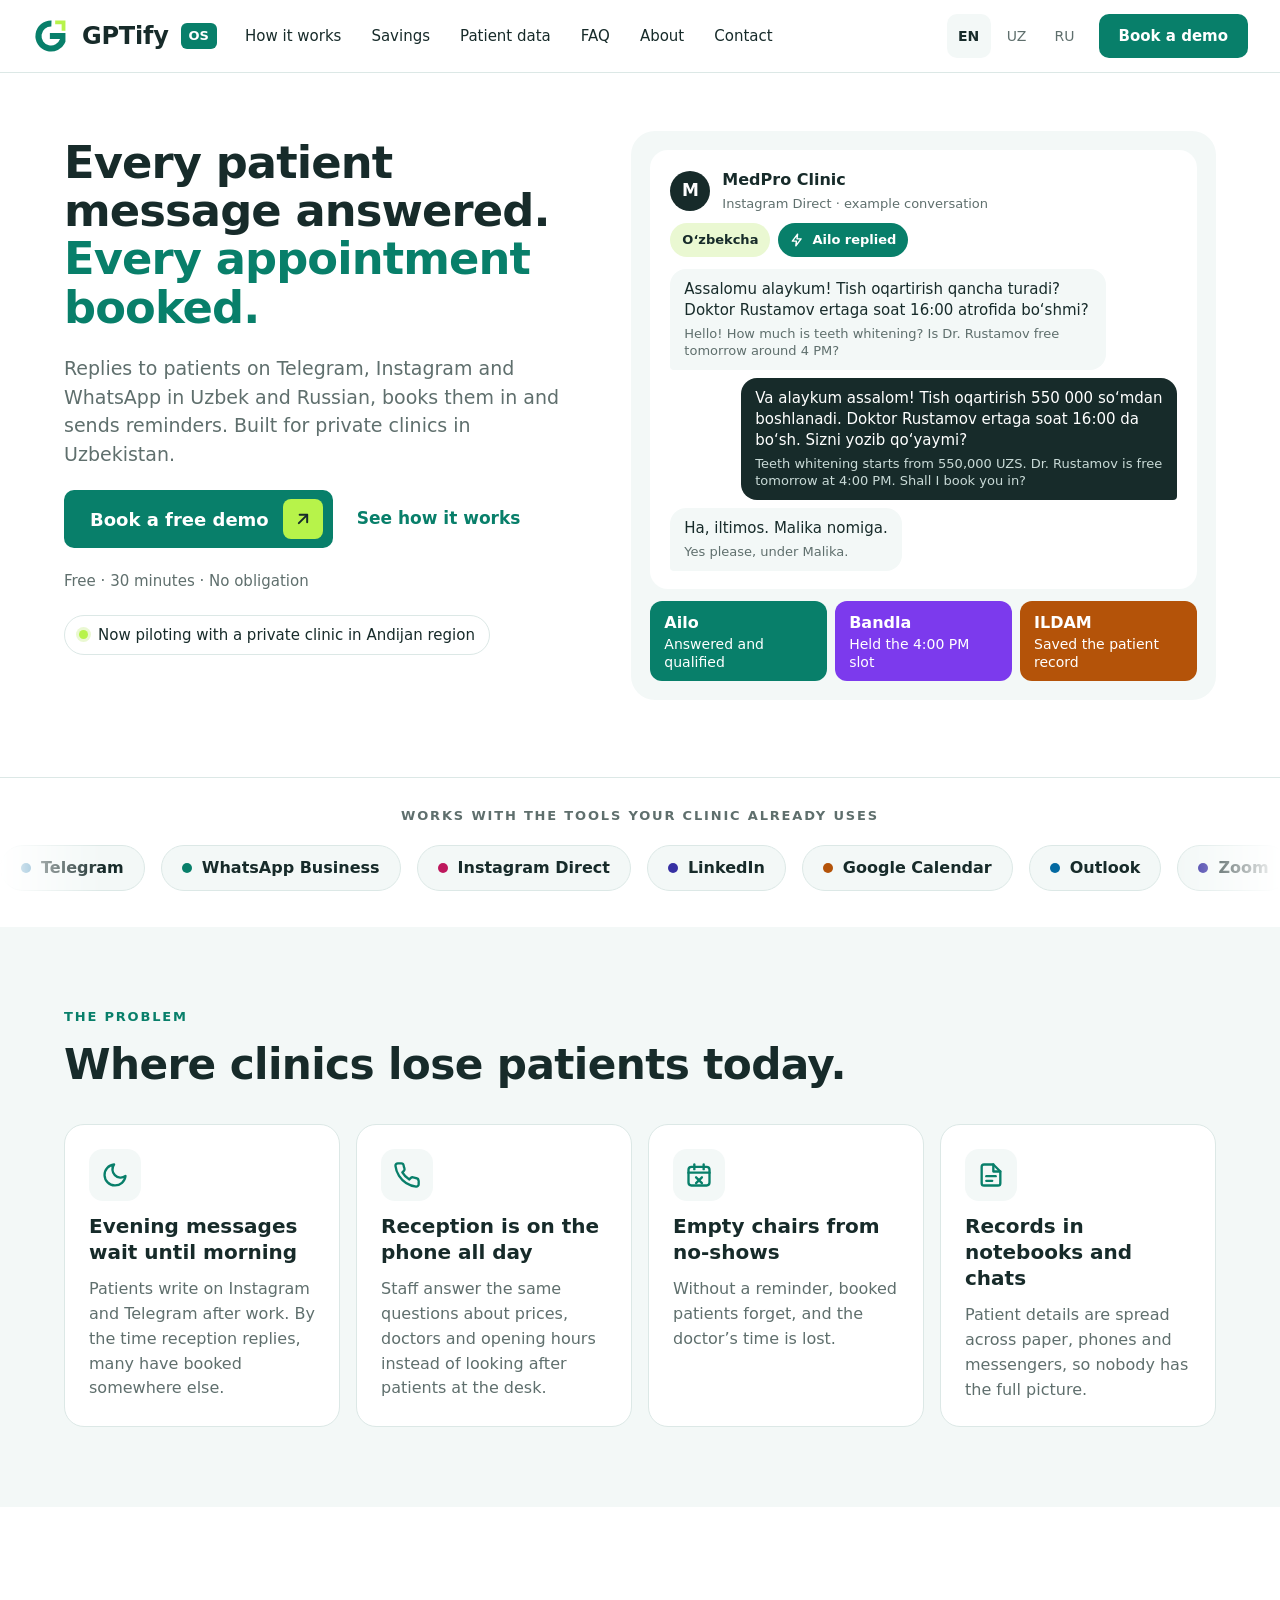
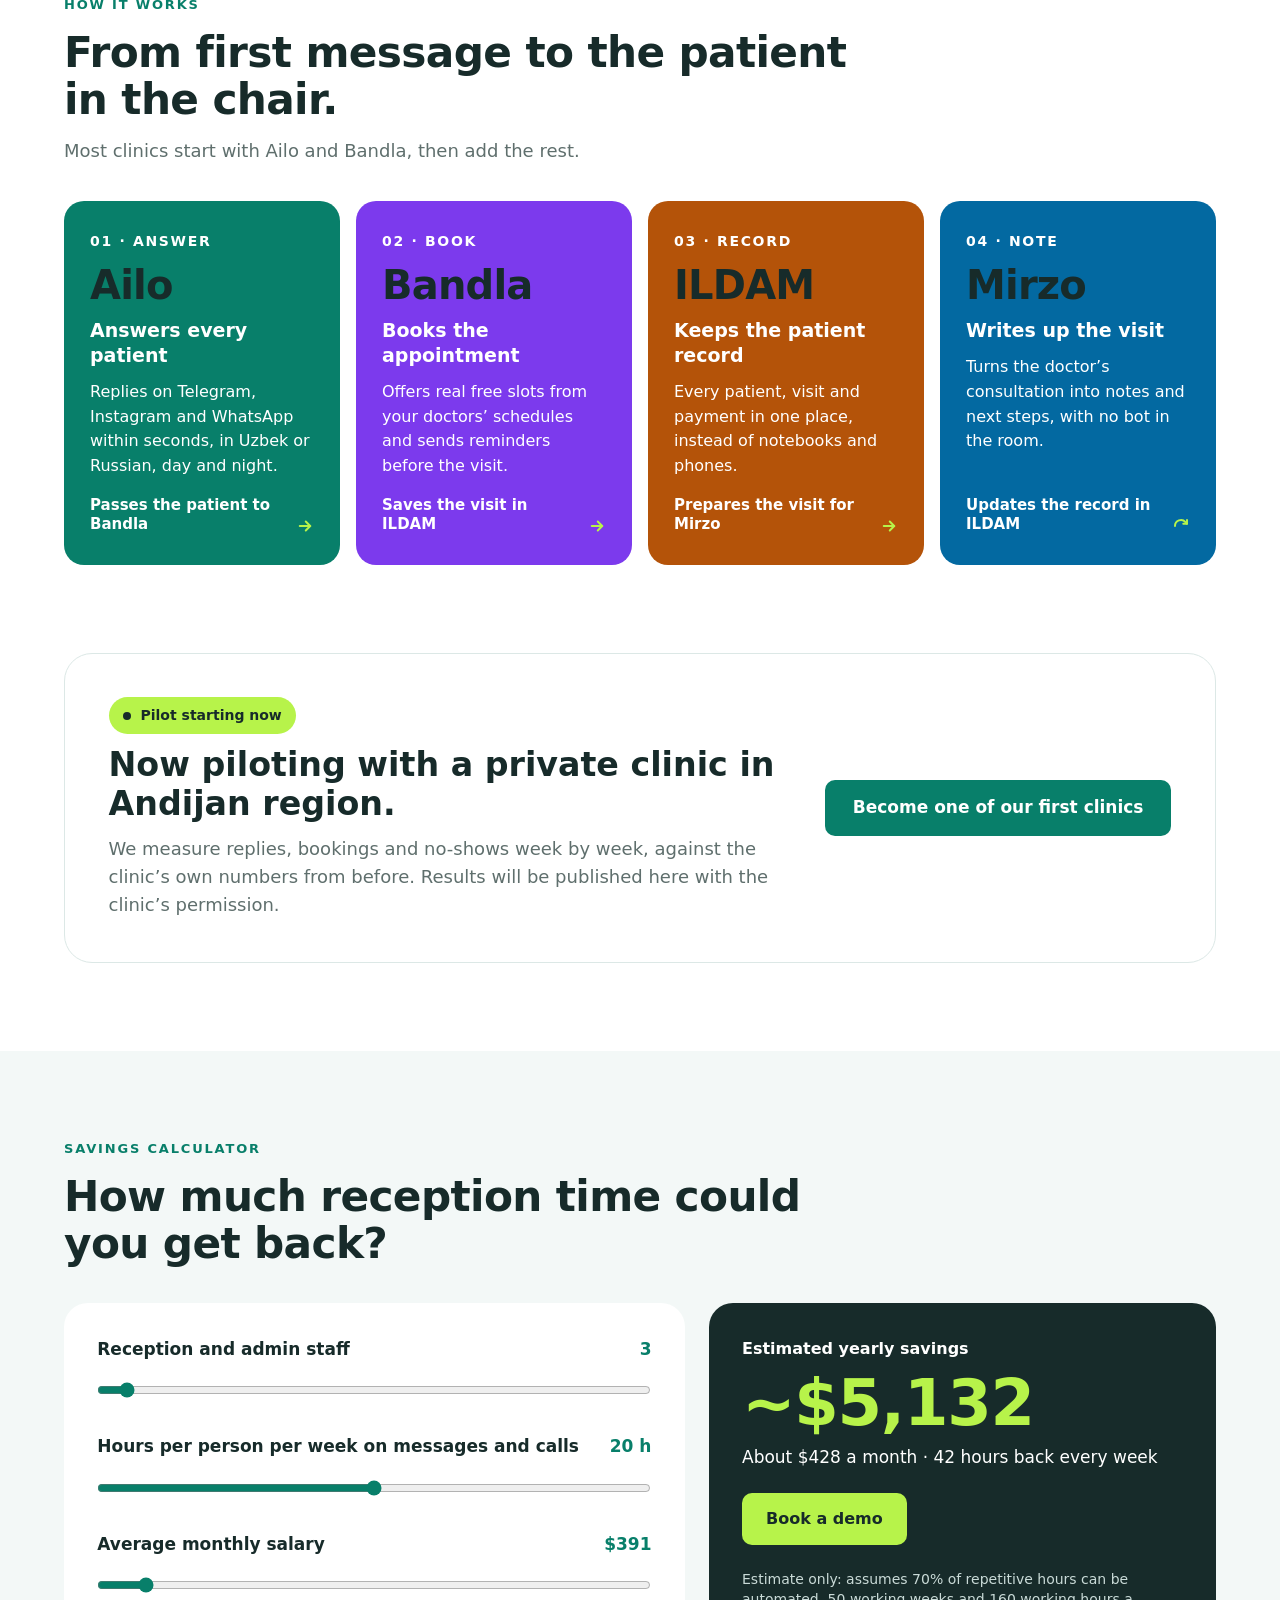
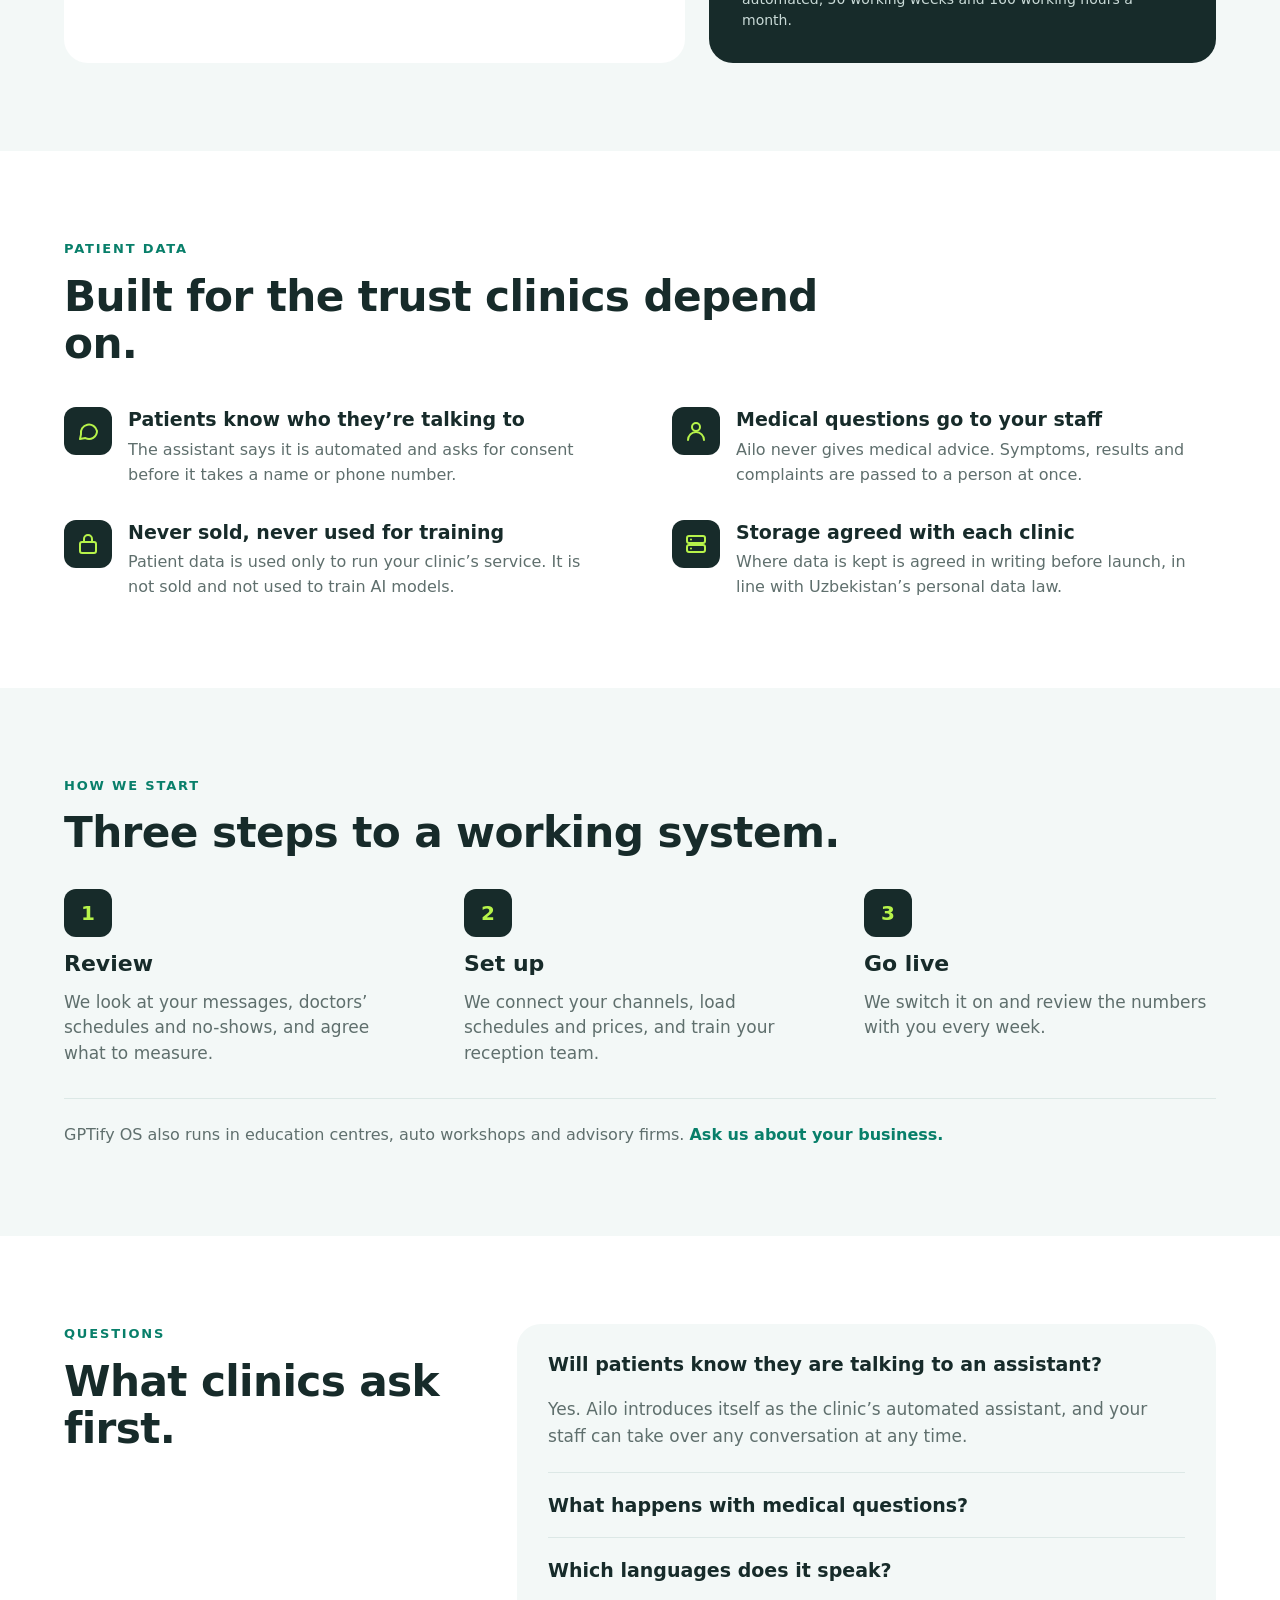
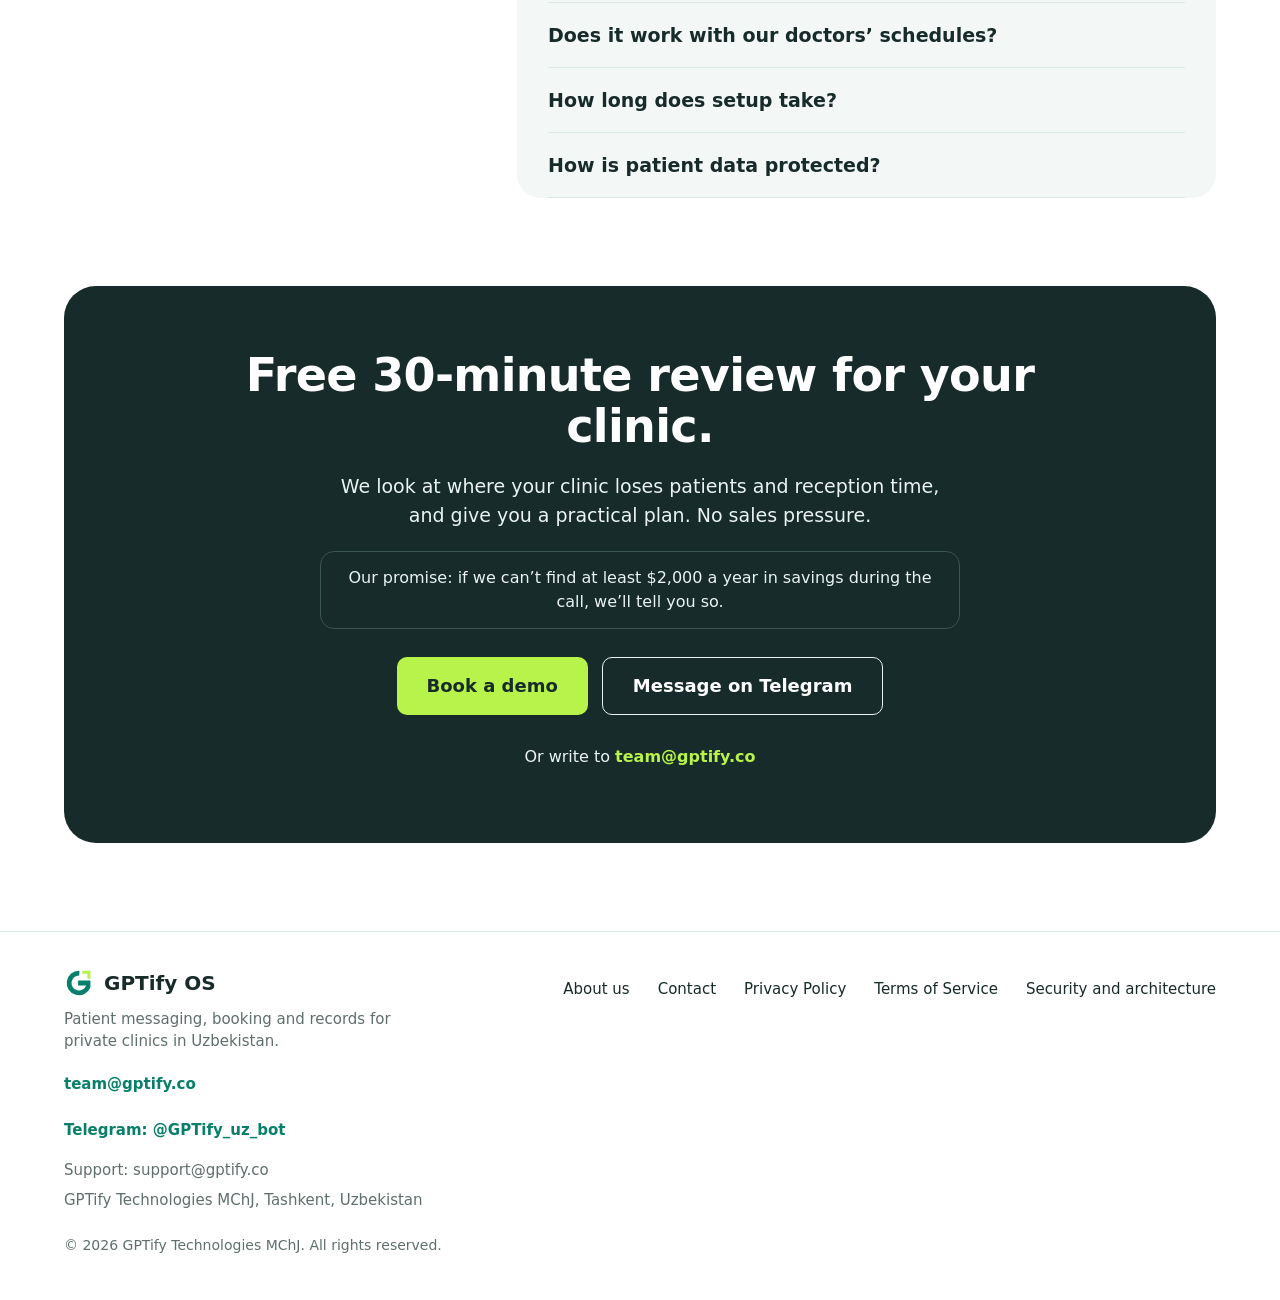
==== commit ce49b6da: "Deploy clinic redesign: rebuild homepage, about, contact, and architecture for EN, UZ, RU" ====
--- a/index.html
+++ b/index.html
@@ -2,748 +2,699 @@
 <html lang="en">
 <head>
   <meta charset="utf-8">
-  <meta http-equiv="Content-Security-Policy" content="upgrade-insecure-requests">
-  <script>if(location.protocol==='http:'&&!['localhost','127.0.0.1'].includes(location.hostname)){location.replace('https://'+location.host+location.pathname+location.search+location.hash);}</script>
-  <meta name="viewport" content="width=device-width, initial-scale=1.0">
-  <title>GPTify OS · The AI operating system for service businesses</title>
-  <meta name="description" content="Connect customer conversations, CRM, scheduling, meetings and outreach through five AI tools: Ailo, ILDAM, Bandla, Mirzo and Izlai.">
+  <meta name="viewport" content="width=device-width, initial-scale=1">
+  <title>GPTify OS · AI for Private Clinics in Uzbekistan</title>
+  <meta name="description" content="Replies to patients on Telegram, Instagram and WhatsApp in Uzbek and Russian, books them in and sends reminders. Built for private clinics in Uzbekistan.">
   <link rel="canonical" href="https://gptify.si/">
   <link rel="alternate" hreflang="en" href="https://gptify.si/">
   <link rel="alternate" hreflang="uz" href="https://gptify.si/uz/">
   <link rel="alternate" hreflang="ru" href="https://gptify.si/ru/">
   <link rel="alternate" hreflang="x-default" href="https://gptify.si/">
-  <link rel="stylesheet" href="style.min.css">
-  <link rel="icon" href="gptify-mark.svg" type="image/svg+xml">
-  <meta property="og:title" content="GPTify OS · The AI operating system for service businesses">
-  <meta property="og:description" content="Connect customer conversations, CRM, scheduling, meetings and outreach through five AI tools: Ailo, ILDAM, Bandla, Mirzo and Izlai.">
-  <meta property="og:image" content="https://gptify.si/og-image.png">
-  <meta property="og:url" content="https://gptify.si/">
-  <meta property="og:type" content="website">
-  <meta name="twitter:card" content="summary_large_image">
-  <meta name="twitter:title" content="GPTify OS · The AI operating system for service businesses">
-  <meta name="twitter:description" content="Connect customer conversations, CRM, scheduling, meetings and outreach through five AI tools: Ailo, ILDAM, Bandla, Mirzo and Izlai.">
-  <meta name="twitter:image" content="https://gptify.si/og-image.png">
+  <link rel="stylesheet" href="/style.min.css">
+  <link rel="icon" href="/gptify-app-icon.svg" type="image/svg+xml">
 </head>
 <body>
 <header style="display: flex; flex-wrap: wrap; align-items: center; justify-content: space-between; gap: 12px 20px; padding: 14px clamp(16px, 2.5vw, 40px); border-bottom: 1px solid #DCE8E6; background: #FFFFFF; position: sticky; top: 0; z-index: 100;">
-  <a href="#top" aria-label="GPTify OS home" style="display: flex; align-items: center; gap: 12px; min-height: 44px; text-decoration: none; color: #172B2A; flex-shrink: 0">
+  <a href="/" aria-label="GPTify OS home" style="display: flex; align-items: center; gap: 12px; min-height: 44px; text-decoration: none; color: #172B2A; flex-shrink: 0">
     <svg aria-hidden="true" width="38" height="38" viewBox="0 0 100 100" fill="none"><path fill="#087F6A" d="M51.4 9 A41 41 0 1 0 88 65.4 V42 H47 V58 H73.7 A25 25 0 1 1 50.9 25 Z"></path><path fill="#B7F34A" d="M61 9 H88 V36 H78 V19 H61 Z"></path></svg>
     <span style="font-family: 'Poppins', 'Inter', system-ui, sans-serif; font-weight: 700; font-size: 24px; letter-spacing: -0.01em">GPTify</span>
     <span style="font-family: 'Poppins', 'Inter', system-ui, sans-serif; font-weight: 600; font-size: 13px; color: #FFFFFF; background: #087F6A; border-radius: 6px; padding: 3px 8px">OS</span>
   </a>
-  <nav aria-label="Main" style="display: flex; flex-wrap: wrap; align-items: center; gap: 4px 10px">
-    <a href="#tools" style="display: inline-flex; align-items: center; justify-content: center; min-height: 44px; min-width: 44px; padding: 0 6px; font-size: 15px; font-weight: 500; color: #172B2A; text-decoration: none">The five tools</a>
-    <a href="#industries" style="display: inline-flex; align-items: center; justify-content: center; min-height: 44px; min-width: 44px; padding: 0 6px; font-size: 15px; font-weight: 500; color: #172B2A; text-decoration: none">Industries</a>
-    <a href="#savings" style="display: inline-flex; align-items: center; justify-content: center; min-height: 44px; min-width: 44px; padding: 0 6px; font-size: 15px; font-weight: 500; color: #172B2A; text-decoration: none">Savings calculator</a>
-    <a href="#faq" style="display: inline-flex; align-items: center; justify-content: center; min-height: 44px; min-width: 44px; padding: 0 6px; font-size: 15px; font-weight: 500; color: #172B2A; text-decoration: none">FAQ</a>
-    <a href="/about.html" style="display: inline-flex; align-items: center; justify-content: center; min-height: 44px; min-width: 44px; padding: 0 6px; font-size: 15px; text-decoration: none; color: #172B2A; font-weight: 500;">About</a>
+  <nav aria-label="Main" class="hdr-nav" style="display: flex; flex-wrap: wrap; align-items: center; gap: 4px 14px">
+    <a href="#how" style="display: inline-flex; align-items: center; justify-content: center; min-height: 44px; min-width: 44px; padding: 0 8px; font-size: 15px; font-weight: 500; color: #172B2A; text-decoration: none">How it works</a>
+    <a href="#savings" style="display: inline-flex; align-items: center; justify-content: center; min-height: 44px; min-width: 44px; padding: 0 8px; font-size: 15px; font-weight: 500; color: #172B2A; text-decoration: none">Savings</a>
+    <a href="#privacy" style="display: inline-flex; align-items: center; justify-content: center; min-height: 44px; min-width: 44px; padding: 0 8px; font-size: 15px; font-weight: 500; color: #172B2A; text-decoration: none">Patient data</a>
+    <a href="#faq" style="display: inline-flex; align-items: center; justify-content: center; min-height: 44px; min-width: 44px; padding: 0 8px; font-size: 15px; font-weight: 500; color: #172B2A; text-decoration: none">FAQ</a>
+    <a href="/about.html" style="display: inline-flex; align-items: center; justify-content: center; min-height: 44px; min-width: 44px; padding: 0 8px; font-size: 15px; text-decoration: none; color: #172B2A; font-weight: 500;">About</a>
+    <a href="/contact.html" style="display: inline-flex; align-items: center; justify-content: center; min-height: 44px; min-width: 44px; padding: 0 8px; font-size: 15px; text-decoration: none; color: #172B2A; font-weight: 500;">Contact</a>
   </nav>
   <div style="display: flex; align-items: center; gap: 12px; margin-left: auto; flex-shrink: 0">
-    <div style="display: flex; align-items: center; gap: 4px" role="navigation" aria-label="Language selection">
+    <div class="hdr-lang" style="display: flex; align-items: center; gap: 4px" role="navigation" aria-label="Language selection">
       <a href="/" aria-current="true" style="display: inline-flex; align-items: center; justify-content: center; min-width: 44px; min-height: 44px; font-size: 14px; border-radius: 10px; text-decoration: none; background: #F3F8F7; font-weight: 600; color: #172B2A;">EN</a>
       <a href="/uz/" aria-current="false" style="display: inline-flex; align-items: center; justify-content: center; min-width: 44px; min-height: 44px; font-size: 14px; border-radius: 10px; text-decoration: none; color: #5F6F6D; font-weight: 500;">UZ</a>
       <a href="/ru/" aria-current="false" style="display: inline-flex; align-items: center; justify-content: center; min-width: 44px; min-height: 44px; font-size: 14px; border-radius: 10px; text-decoration: none; color: #5F6F6D; font-weight: 500;">RU</a>
     </div>
-    <button onclick="openDemoModal('Header Nav')" style="display: inline-flex; align-items: center; justify-content: center; min-height: 48px; min-width: 44px; padding: 0 18px; background: #087F6A; color: #FFFFFF; font-family: 'Poppins', 'Inter', system-ui, sans-serif; font-weight: 600; font-size: 15px; border-radius: 10px; text-decoration: none; border: none; cursor: pointer; white-space: nowrap">Book a demo</button>
+    <a class="hdr-cta" href="#demo" onclick="openLeadModal(); return false;" style="display: inline-flex; align-items: center; justify-content: center; min-height: 44px; padding: 0 20px; background: #087F6A; color: #FFFFFF; font-family: 'Poppins', 'Inter', system-ui, sans-serif; font-weight: 600; font-size: 15px; border-radius: 10px; text-decoration: none">Book a demo</a>
+    <button type="button" class="hdr-menu" onclick="openMobileMenu()" aria-label="Open menu" style="align-items: center; justify-content: center; width: 48px; height: 48px; border: 1px solid #DCE8E6; border-radius: 10px; background: transparent; color: #172B2A; cursor: pointer">
+      <svg aria-hidden="true" width="22" height="22" viewBox="0 0 24 24" fill="none" stroke="#172B2A" stroke-width="2.2" stroke-linecap="round"><path d="M4 7h16M4 12h16M4 17h16"></path></svg>
+    </button>
   </div>
 </header>
 
-<!-- Hero Section [top] -->
-<section id="top" style="display: flex; flex-wrap: wrap; align-items: flex-start; gap: 32px 64px; padding: 44px clamp(20px, 5vw, 80px) 56px">
-  <div style="flex: 1 1 420px; min-width: 0; display: flex; flex-direction: column; gap: 22px; padding-top: 8px">
-    <h1 style="margin: 0; font-family: 'Poppins', 'Inter', system-ui, sans-serif; font-weight: 700; font-size: clamp(36px, 4.2vw, 60px); line-height: 1.06; letter-spacing: -0.02em; color: #172B2A">The AI operating system for <span style="color: #087F6A">service businesses.</span></h1>
-    <p style="margin: 0; max-width: 520px; font-size: 19px; line-height: 1.5; color: #5F6F6D">Every customer message answered, every appointment booked and your CRM kept up to date, without anyone typing it in. Day and night.</p>
-    <div style="display: flex; flex-wrap: wrap; align-items: center; gap: 14px 24px">
-      <button onclick="openDemoModal('Hero Demo')" style="display: inline-flex; align-items: center; gap: 14px; min-height: 58px; min-width: 44px; padding: 0 10px 0 26px; background: #087F6A; color: #FFFFFF; font-family: 'Poppins', 'Inter', system-ui, sans-serif; font-weight: 600; font-size: 18px; border-radius: 10px; border: none; cursor: pointer">
-        <span>Book a live demo</span>
-        <span style="display: inline-flex; align-items: center; justify-content: center; width: 40px; height: 40px; border-radius: 8px; background: #B7F34A">
-          <svg aria-hidden="true" width="20" height="20" viewBox="0 0 24 24" fill="none" stroke="#172B2A" stroke-width="2.4" stroke-linecap="round" stroke-linejoin="round"><path d="M7 17 17 7"></path><path d="M8 7h9v9"></path></svg>
-        </span>
+<!-- Mobile Menu Overlay -->
+<div id="mobile-menu" style="display: none; position: fixed; inset: 0; z-index: 1000; background: rgba(23, 43, 42, 0.6); backdrop-filter: blur(4px);" onclick="if(event.target === this) closeMobileMenu()">
+  <div style="position: absolute; top: 0; right: 0; bottom: 0; width: min(320px, 85vw); background: #FFFFFF; padding: 24px; display: flex; flex-direction: column; gap: 20px; box-shadow: -4px 0 24px rgba(0,0,0,0.15); overflow-y: auto;">
+    <div style="display: flex; align-items: center; justify-content: space-between; border-bottom: 1px solid #DCE8E6; padding-bottom: 16px;">
+      <span style="font-family: 'Poppins', 'Inter', sans-serif; font-weight: 700; font-size: 20px; color: #172B2A;">GPTify <span style="font-size: 12px; background: #087F6A; color: #fff; padding: 2px 6px; border-radius: 4px;">OS</span></span>
+      <button type="button" onclick="closeMobileMenu()" aria-label="Close menu" style="display: inline-flex; align-items: center; justify-content: center; width: 44px; height: 44px; border: 1px solid #DCE8E6; border-radius: 10px; background: transparent; cursor: pointer;">
+        <svg width="20" height="20" viewBox="0 0 24 24" fill="none" stroke="#172B2A" stroke-width="2.2" stroke-linecap="round"><path d="M18 6 6 18M6 6l12 12"></path></svg>
       </button>
-      <a href="#industries" style="display: inline-flex; align-items: center; justify-content: center; min-height: 44px; min-width: 44px; font-size: 17px; font-weight: 600; color: #087F6A">See it for your industry</a>
-    </div>
-    <div style="font-size: 15px; font-weight: 500; color: #5F6F6D">Free · 30 minutes · No obligation</div>
+    </div>
+    <nav style="display: flex; flex-direction: column; gap: 6px;">
+      <a href="#how" onclick="closeMobileMenu()" style="display: flex; align-items: center; min-height: 48px; padding: 0 12px; font-size: 16px; font-weight: 500; color: #172B2A; text-decoration: none; border-radius: 8px;">How it works</a>
+      <a href="#savings" onclick="closeMobileMenu()" style="display: flex; align-items: center; min-height: 48px; padding: 0 12px; font-size: 16px; font-weight: 500; color: #172B2A; text-decoration: none; border-radius: 8px;">Savings</a>
+      <a href="#privacy" onclick="closeMobileMenu()" style="display: flex; align-items: center; min-height: 48px; padding: 0 12px; font-size: 16px; font-weight: 500; color: #172B2A; text-decoration: none; border-radius: 8px;">Patient data</a>
+      <a href="#faq" onclick="closeMobileMenu()" style="display: flex; align-items: center; min-height: 48px; padding: 0 12px; font-size: 16px; font-weight: 500; color: #172B2A; text-decoration: none; border-radius: 8px;">FAQ</a>
+      <a href="/about.html" onclick="closeMobileMenu()" style="display: flex; align-items: center; min-height: 48px; padding: 0 12px; font-size: 16px; font-weight: 500; color: #172B2A; text-decoration: none; border-radius: 8px;">About</a>
+      <a href="/contact.html" onclick="closeMobileMenu()" style="display: flex; align-items: center; min-height: 48px; padding: 0 12px; font-size: 16px; font-weight: 500; color: #172B2A; text-decoration: none; border-radius: 8px;">Contact</a>
+    </nav>
+    <div style="border-top: 1px solid #DCE8E6; padding-top: 16px; display: flex; flex-direction: column; gap: 14px;">
+      <div style="font-size: 13px; font-weight: 600; color: #5F6F6D; text-transform: uppercase; letter-spacing: 0.05em;">Language</div>
+      <div style="display: flex; align-items: center; gap: 8px;">
+        <a href="/" style="display: inline-flex; align-items: center; justify-content: center; min-width: 44px; min-height: 44px; font-size: 15px; border-radius: 8px; text-decoration: none; background: #F3F8F7; font-weight: 600; color: #172B2A;">EN</a>
+        <a href="/uz/" style="display: inline-flex; align-items: center; justify-content: center; min-width: 44px; min-height: 44px; font-size: 15px; border-radius: 8px; text-decoration: none; color: #5F6F6D; font-weight: 500;">UZ</a>
+        <a href="/ru/" style="display: inline-flex; align-items: center; justify-content: center; min-width: 44px; min-height: 44px; font-size: 15px; border-radius: 8px; text-decoration: none; color: #5F6F6D; font-weight: 500;">RU</a>
+      </div>
+      <a href="#demo" onclick="closeMobileMenu(); openLeadModal(); return false;" style="display: inline-flex; align-items: center; justify-content: center; min-height: 48px; padding: 0 20px; background: #087F6A; color: #FFFFFF; font-family: 'Poppins', 'Inter', sans-serif; font-weight: 600; font-size: 16px; border-radius: 10px; text-decoration: none; margin-top: 8px;">Book a demo</a>
+    </div>
   </div>
-
-  <!-- Hero Chat Mockup (10s Animation Loop) -->
-  <div style="flex: 1.15 1 480px; min-width: 0; background: #F3F8F7; border-radius: 24px; padding: clamp(14px, 1.5vw, 20px); display: flex; flex-direction: column; gap: 12px">
-    <div style="background: #FFFFFF; border-radius: 18px; padding: 18px 20px; display: flex; flex-direction: column; gap: 12px">
-      <div style="display: flex; flex-wrap: wrap; align-items: center; justify-content: space-between; gap: 10px">
-        <div style="display: flex; align-items: center; gap: 12px">
-          <div aria-hidden="true" style="display: flex; align-items: center; justify-content: center; width: 40px; height: 40px; border-radius: 50%; background: #172B2A; color: #FFFFFF; font-family: 'Poppins', 'Inter', system-ui, sans-serif; font-weight: 700; font-size: 17px">M</div>
-          <div style="display: flex; flex-direction: column; gap: 2px">
-            <div style="font-family: 'Poppins', 'Inter', system-ui, sans-serif; font-weight: 600; font-size: 16px; color: #172B2A">MedPro Clinic</div>
-            <div style="font-size: 13px; font-weight: 500; color: #5F6F6D">Instagram Direct · example conversation</div>
-          </div>
-        </div>
-        <div style="display: inline-flex; align-items: center; gap: 8px; padding: 7px 12px; border-radius: 999px; background: #087F6A; color: #FFFFFF; font-size: 13px; font-weight: 600">
-          <svg aria-hidden="true" width="14" height="14" viewBox="0 0 24 24" fill="none" stroke="#FFFFFF" stroke-width="2.4" stroke-linecap="round" stroke-linejoin="round"><path d="M13 2 4 14h7l-1 8 9-12h-7z"></path></svg>
-          Ailo replied in 6 s
-        </div>
-      </div>
-      
-      <div style="display: flex; flex-direction: column; gap: 8px">
-        <div style="align-self: flex-start; max-width: 86%; background: #F3F8F7; border-radius: 16px 16px 16px 4px; padding: 10px 14px; font-size: 15px; line-height: 1.4; color: #172B2A; animation: inA 10s ease infinite">Hi! How much is teeth whitening, and is Dr. Rustamov free tomorrow around 4 PM?</div>
-        <div style="align-self: flex-end; max-width: 86%; background: #172B2A; border-radius: 16px 16px 4px 16px; padding: 10px 14px; font-size: 15px; line-height: 1.4; color: #FFFFFF; animation: inB 10s ease infinite">Whitening starts from $45. Dr. Rustamov has an open chair tomorrow at 4:00 PM. Shall I book it?</div>
-        <div style="align-self: flex-start; max-width: 86%; background: #F3F8F7; border-radius: 16px 16px 16px 4px; padding: 10px 14px; font-size: 15px; line-height: 1.4; color: #172B2A; animation: inC 10s ease infinite">Yes please, under Malika.</div>
-      </div>
-    </div>
-    
-    <div style="display: flex; flex-wrap: wrap; gap: 8px">
-      <div style="flex: 1 1 140px; background: #087F6A; border-radius: 12px; padding: 10px 14px; color: #FFFFFF; animation: inD 10s ease infinite">
-        <div style="font-family: 'Poppins', 'Inter', system-ui, sans-serif; font-weight: 700; font-size: 16px">Ailo</div>
-        <div style="font-size: 14px; font-weight: 500; line-height: 1.3">Answered and qualified</div>
-      </div>
-      <div style="flex: 1 1 140px; background: #7C3AED; border-radius: 12px; padding: 10px 14px; color: #FFFFFF; animation: inE 10s ease infinite">
-        <div style="font-family: 'Poppins', 'Inter', system-ui, sans-serif; font-weight: 700; font-size: 16px">Bandla</div>
-        <div style="font-size: 14px; font-weight: 500; line-height: 1.3">Held the 4:00 PM slot</div>
-      </div>
-      <div style="flex: 1 1 140px; background: #B45309; border-radius: 12px; padding: 10px 14px; color: #FFFFFF; animation: inF 10s ease infinite">
-        <div style="font-family: 'Poppins', 'Inter', system-ui, sans-serif; font-weight: 700; font-size: 16px">ILDAM</div>
-        <div style="font-size: 14px; font-weight: 500; line-height: 1.3">Saved patient and deal</div>
-      </div>
-    </div>
-  </div>
-</section>
-
-<!-- Integrations Strip Section -->
-<section aria-label="Works with" style="padding: 28px 0 36px; border-top: 1px solid #DCE8E6; display: flex; flex-direction: column; gap: 20px; overflow: hidden; max-width: 100vw">
-  <div style="text-align: center; padding: 0 clamp(20px, 5vw, 80px); font-family: 'Poppins', 'Inter', system-ui, sans-serif; font-size: 13px; font-weight: 600; letter-spacing: 0.14em; color: #5F6F6D; text-transform: uppercase">Works with the tools you already use</div>
-  <div style="overflow: hidden; max-width: 100vw; -webkit-mask-image: linear-gradient(90deg, transparent, #000 8%, #000 92%, transparent); mask-image: linear-gradient(90deg, transparent, #000 8%, #000 92%, transparent)">
-    <div style="display: flex; flex-wrap: nowrap; width: max-content; animation: marq 40s linear infinite">
-      <div style="display: flex; flex-wrap: nowrap; gap: 16px; padding-right: 16px">
-        <span style="flex: none; display: inline-flex; align-items: center; gap: 10px; min-height: 46px; padding: 0 20px; background: #F3F8F7; border: 1px solid #DCE8E6; border-radius: 999px; font-size: 16px; font-weight: 600; color: #172B2A; white-space: nowrap"><span aria-hidden="true" style="width: 10px; height: 10px; border-radius: 50%; background: #0369A1"></span>Telegram</span>
-        <span style="flex: none; display: inline-flex; align-items: center; gap: 10px; min-height: 46px; padding: 0 20px; background: #F3F8F7; border: 1px solid #DCE8E6; border-radius: 999px; font-size: 16px; font-weight: 600; color: #172B2A; white-space: nowrap"><span aria-hidden="true" style="width: 10px; height: 10px; border-radius: 50%; background: #087F6A"></span>WhatsApp Business</span>
-        <span style="flex: none; display: inline-flex; align-items: center; gap: 10px; min-height: 46px; padding: 0 20px; background: #F3F8F7; border: 1px solid #DCE8E6; border-radius: 999px; font-size: 16px; font-weight: 600; color: #172B2A; white-space: nowrap"><span aria-hidden="true" style="width: 10px; height: 10px; border-radius: 50%; background: #BE185D"></span>Instagram Direct</span>
-        <span style="flex: none; display: inline-flex; align-items: center; gap: 10px; min-height: 46px; padding: 0 20px; background: #F3F8F7; border: 1px solid #DCE8E6; border-radius: 999px; font-size: 16px; font-weight: 600; color: #172B2A; white-space: nowrap"><span aria-hidden="true" style="width: 10px; height: 10px; border-radius: 50%; background: #3730A3"></span>LinkedIn</span>
-        <span style="flex: none; display: inline-flex; align-items: center; gap: 10px; min-height: 46px; padding: 0 20px; background: #F3F8F7; border: 1px solid #DCE8E6; border-radius: 999px; font-size: 16px; font-weight: 600; color: #172B2A; white-space: nowrap"><span aria-hidden="true" style="width: 10px; height: 10px; border-radius: 50%; background: #B45309"></span>Google Calendar</span>
-        <span style="flex: none; display: inline-flex; align-items: center; gap: 10px; min-height: 46px; padding: 0 20px; background: #F3F8F7; border: 1px solid #DCE8E6; border-radius: 999px; font-size: 16px; font-weight: 600; color: #172B2A; white-space: nowrap"><span aria-hidden="true" style="width: 10px; height: 10px; border-radius: 50%; background: #0369A1"></span>Outlook</span>
-        <span style="flex: none; display: inline-flex; align-items: center; gap: 10px; min-height: 46px; padding: 0 20px; background: #F3F8F7; border: 1px solid #DCE8E6; border-radius: 999px; font-size: 16px; font-weight: 600; color: #172B2A; white-space: nowrap"><span aria-hidden="true" style="width: 10px; height: 10px; border-radius: 50%; background: #3730A3"></span>Zoom</span>
-        <span style="flex: none; display: inline-flex; align-items: center; gap: 10px; min-height: 46px; padding: 0 20px; background: #F3F8F7; border: 1px solid #DCE8E6; border-radius: 999px; font-size: 16px; font-weight: 600; color: #172B2A; white-space: nowrap"><span aria-hidden="true" style="width: 10px; height: 10px; border-radius: 50%; background: #087F6A"></span>Google Meet</span>
-        <span style="flex: none; display: inline-flex; align-items: center; gap: 10px; min-height: 46px; padding: 0 20px; background: #F3F8F7; border: 1px solid #DCE8E6; border-radius: 999px; font-size: 16px; font-weight: 600; color: #172B2A; white-space: nowrap"><span aria-hidden="true" style="width: 10px; height: 10px; border-radius: 50%; background: #7C3AED"></span>Microsoft Teams</span>
-        <span style="flex: none; display: inline-flex; align-items: center; gap: 10px; min-height: 46px; padding: 0 20px; background: #F3F8F7; border: 1px solid #DCE8E6; border-radius: 999px; font-size: 16px; font-weight: 600; color: #172B2A; white-space: nowrap"><span aria-hidden="true" style="width: 10px; height: 10px; border-radius: 50%; background: #B45309"></span>1C</span>
-        <span style="flex: none; display: inline-flex; align-items: center; gap: 10px; min-height: 46px; padding: 0 20px; background: #F3F8F7; border: 1px solid #DCE8E6; border-radius: 999px; font-size: 16px; font-weight: 600; color: #172B2A; white-space: nowrap"><span aria-hidden="true" style="width: 10px; height: 10px; border-radius: 50%; background: #0369A1"></span>Click</span>
-        <span style="flex: none; display: inline-flex; align-items: center; gap: 10px; min-height: 46px; padding: 0 20px; background: #F3F8F7; border: 1px solid #DCE8E6; border-radius: 999px; font-size: 16px; font-weight: 600; color: #172B2A; white-space: nowrap"><span aria-hidden="true" style="width: 10px; height: 10px; border-radius: 50%; background: #087F6A"></span>Payme</span>
-        <span style="flex: none; display: inline-flex; align-items: center; gap: 10px; min-height: 46px; padding: 0 20px; background: #F3F8F7; border: 1px solid #DCE8E6; border-radius: 999px; font-size: 16px; font-weight: 600; color: #172B2A; white-space: nowrap"><span aria-hidden="true" style="width: 10px; height: 10px; border-radius: 50%; background: #7C3AED"></span>Uzum</span>
-      </div>
-      <div style="display: flex; flex-wrap: nowrap; gap: 16px; padding-right: 16px" aria-hidden="true">
-        <span style="flex: none; display: inline-flex; align-items: center; gap: 10px; min-height: 46px; padding: 0 20px; background: #F3F8F7; border: 1px solid #DCE8E6; border-radius: 999px; font-size: 16px; font-weight: 600; color: #172B2A; white-space: nowrap"><span aria-hidden="true" style="width: 10px; height: 10px; border-radius: 50%; background: #0369A1"></span>Telegram</span>
-        <span style="flex: none; display: inline-flex; align-items: center; gap: 10px; min-height: 46px; padding: 0 20px; background: #F3F8F7; border: 1px solid #DCE8E6; border-radius: 999px; font-size: 16px; font-weight: 600; color: #172B2A; white-space: nowrap"><span aria-hidden="true" style="width: 10px; height: 10px; border-radius: 50%; background: #087F6A"></span>WhatsApp Business</span>
-        <span style="flex: none; display: inline-flex; align-items: center; gap: 10px; min-height: 46px; padding: 0 20px; background: #F3F8F7; border: 1px solid #DCE8E6; border-radius: 999px; font-size: 16px; font-weight: 600; color: #172B2A; white-space: nowrap"><span aria-hidden="true" style="width: 10px; height: 10px; border-radius: 50%; background: #BE185D"></span>Instagram Direct</span>
-        <span style="flex: none; display: inline-flex; align-items: center; gap: 10px; min-height: 46px; padding: 0 20px; background: #F3F8F7; border: 1px solid #DCE8E6; border-radius: 999px; font-size: 16px; font-weight: 600; color: #172B2A; white-space: nowrap"><span aria-hidden="true" style="width: 10px; height: 10px; border-radius: 50%; background: #3730A3"></span>LinkedIn</span>
-        <span style="flex: none; display: inline-flex; align-items: center; gap: 10px; min-height: 46px; padding: 0 20px; background: #F3F8F7; border: 1px solid #DCE8E6; border-radius: 999px; font-size: 16px; font-weight: 600; color: #172B2A; white-space: nowrap"><span aria-hidden="true" style="width: 10px; height: 10px; border-radius: 50%; background: #B45309"></span>Google Calendar</span>
-        <span style="flex: none; display: inline-flex; align-items: center; gap: 10px; min-height: 46px; padding: 0 20px; background: #F3F8F7; border: 1px solid #DCE8E6; border-radius: 999px; font-size: 16px; font-weight: 600; color: #172B2A; white-space: nowrap"><span aria-hidden="true" style="width: 10px; height: 10px; border-radius: 50%; background: #0369A1"></span>Outlook</span>
-        <span style="flex: none; display: inline-flex; align-items: center; gap: 10px; min-height: 46px; padding: 0 20px; background: #F3F8F7; border: 1px solid #DCE8E6; border-radius: 999px; font-size: 16px; font-weight: 600; color: #172B2A; white-space: nowrap"><span aria-hidden="true" style="width: 10px; height: 10px; border-radius: 50%; background: #3730A3"></span>Zoom</span>
-        <span style="flex: none; display: inline-flex; align-items: center; gap: 10px; min-height: 46px; padding: 0 20px; background: #F3F8F7; border: 1px solid #DCE8E6; border-radius: 999px; font-size: 16px; font-weight: 600; color: #172B2A; white-space: nowrap"><span aria-hidden="true" style="width: 10px; height: 10px; border-radius: 50%; background: #087F6A"></span>Google Meet</span>
-        <span style="flex: none; display: inline-flex; align-items: center; gap: 10px; min-height: 46px; padding: 0 20px; background: #F3F8F7; border: 1px solid #DCE8E6; border-radius: 999px; font-size: 16px; font-weight: 600; color: #172B2A; white-space: nowrap"><span aria-hidden="true" style="width: 10px; height: 10px; border-radius: 50%; background: #7C3AED"></span>Microsoft Teams</span>
-        <span style="flex: none; display: inline-flex; align-items: center; gap: 10px; min-height: 46px; padding: 0 20px; background: #F3F8F7; border: 1px solid #DCE8E6; border-radius: 999px; font-size: 16px; font-weight: 600; color: #172B2A; white-space: nowrap"><span aria-hidden="true" style="width: 10px; height: 10px; border-radius: 50%; background: #B45309"></span>1C</span>
-        <span style="flex: none; display: inline-flex; align-items: center; gap: 10px; min-height: 46px; padding: 0 20px; background: #F3F8F7; border: 1px solid #DCE8E6; border-radius: 999px; font-size: 16px; font-weight: 600; color: #172B2A; white-space: nowrap"><span aria-hidden="true" style="width: 10px; height: 10px; border-radius: 50%; background: #0369A1"></span>Click</span>
-        <span style="flex: none; display: inline-flex; align-items: center; gap: 10px; min-height: 46px; padding: 0 20px; background: #F3F8F7; border: 1px solid #DCE8E6; border-radius: 999px; font-size: 16px; font-weight: 600; color: #172B2A; white-space: nowrap"><span aria-hidden="true" style="width: 10px; height: 10px; border-radius: 50%; background: #087F6A"></span>Payme</span>
-        <span style="flex: none; display: inline-flex; align-items: center; gap: 10px; min-height: 46px; padding: 0 20px; background: #F3F8F7; border: 1px solid #DCE8E6; border-radius: 999px; font-size: 16px; font-weight: 600; color: #172B2A; white-space: nowrap"><span aria-hidden="true" style="width: 10px; height: 10px; border-radius: 50%; background: #7C3AED"></span>Uzum</span>
-      </div>
-    </div>
-  </div>
-</section>
-
-<!-- Industries Section [industries] -->
-<section id="industries" style="padding: 72px clamp(20px, 5vw, 80px) 88px; display: flex; flex-direction: column; gap: 28px">
-  <div style="display: flex; flex-direction: column; gap: 14px; max-width: 820px">
-    <div style="font-family: 'Poppins', 'Inter', system-ui, sans-serif; font-size: 13px; font-weight: 600; letter-spacing: 0.14em; color: #087F6A; text-transform: uppercase">Built for your industry</div>
-    <h2 style="margin: 0; font-family: 'Poppins', 'Inter', system-ui, sans-serif; font-weight: 700; font-size: clamp(30px, 3.3vw, 46px); line-height: 1.12; letter-spacing: -0.015em; color: #172B2A">Ready-made setups for four kinds of business.</h2>
-  </div>
-  
-  <!-- Tabs Navigation -->
-  <div role="tablist" aria-label="Industries" style="display: flex; flex-wrap: wrap; gap: 10px">
-    <button role="tab" id="tab-btn-clinic" aria-selected="true" aria-controls="panel-industry" onclick="selectIndustryTab('clinic')" style="min-height: 52px; min-width: 44px; padding: 0 24px; border-radius: 999px; font-family: 'Poppins', 'Inter', system-ui, sans-serif; font-weight: 600; font-size: 17px; background: #172B2A; color: #FFFFFF; border: 1px solid #172B2A; cursor: pointer">Clinics</button>
-    <button role="tab" id="tab-btn-edu" aria-selected="false" aria-controls="panel-industry" onclick="selectIndustryTab('edu')" style="min-height: 52px; min-width: 44px; padding: 0 24px; border-radius: 999px; font-family: 'Poppins', 'Inter', system-ui, sans-serif; font-weight: 600; font-size: 17px; background: #FFFFFF; color: #172B2A; border: 1px solid #DCE8E6; cursor: pointer">Education centres</button>
-    <button role="tab" id="tab-btn-auto" aria-selected="false" aria-controls="panel-industry" onclick="selectIndustryTab('auto')" style="min-height: 52px; min-width: 44px; padding: 0 24px; border-radius: 999px; font-family: 'Poppins', 'Inter', system-ui, sans-serif; font-weight: 600; font-size: 17px; background: #FFFFFF; color: #172B2A; border: 1px solid #DCE8E6; cursor: pointer">Auto workshops</button>
-    <button role="tab" id="tab-btn-advisory" aria-selected="false" aria-controls="panel-industry" onclick="selectIndustryTab('advisory')" style="min-height: 52px; min-width: 44px; padding: 0 24px; border-radius: 999px; font-family: 'Poppins', 'Inter', system-ui, sans-serif; font-weight: 600; font-size: 17px; background: #FFFFFF; color: #172B2A; border: 1px solid #DCE8E6; cursor: pointer">Advisory firms</button>
-  </div>
-  
-  <!-- Active Tab Panel -->
-  <div id="panel-industry" role="tabpanel" style="background: #F3F8F7; border-radius: 28px; padding: clamp(20px, 3vw, 44px); display: flex; flex-wrap: wrap; gap: 32px 56px">
-    <div style="flex: 1 1 400px; min-width: 0; display: flex; flex-direction: column; gap: 16px">
-      <div id="ind-product-badge" style="font-family: 'Poppins', 'Inter', system-ui, sans-serif; font-size: 14px; font-weight: 600; letter-spacing: 0.08em; color: #087F6A">MEDPRO²⁴ · HEALTHCARE AND DENTAL</div>
-      <h3 id="ind-pitch-heading" style="margin: 0; font-family: 'Poppins', 'Inter', system-ui, sans-serif; font-weight: 700; font-size: clamp(26px, 2.5vw, 34px); line-height: 1.15; letter-spacing: -0.01em; color: #172B2A">Fewer missed calls at reception and fewer no-shows.</h3>
-      
-      <div id="ind-bullets-container" style="display: flex; flex-direction: column; gap: 12px; margin-top: 4px">
-        <div style="display: flex; align-items: flex-start; gap: 12px; font-size: 18px; line-height: 1.45; color: #172B2A">
-          <svg aria-hidden="true" style="flex: none; margin-top: 3px" width="20" height="20" viewBox="0 0 24 24" fill="none" stroke="#087F6A" stroke-width="2.6" stroke-linecap="round" stroke-linejoin="round"><path d="m5 12 5 5 9-10"></path></svg>
-          <span>Patient questions answered 24/7, urgent cases routed to staff</span>
-        </div>
-        <div style="display: flex; align-items: flex-start; gap: 12px; font-size: 18px; line-height: 1.45; color: #172B2A">
-          <svg aria-hidden="true" style="flex: none; margin-top: 3px" width="20" height="20" viewBox="0 0 24 24" fill="none" stroke="#087F6A" stroke-width="2.6" stroke-linecap="round" stroke-linejoin="round"><path d="m5 12 5 5 9-10"></path></svg>
-          <span>Live doctor availability with Telegram and SMS reminders</span>
-        </div>
-        <div style="display: flex; align-items: flex-start; gap: 12px; font-size: 18px; line-height: 1.45; color: #172B2A">
-          <svg aria-hidden="true" style="flex: none; margin-top: 3px" width="20" height="20" viewBox="0 0 24 24" fill="none" stroke="#087F6A" stroke-width="2.6" stroke-linecap="round" stroke-linejoin="round"><path d="m5 12 5 5 9-10"></path></svg>
-          <span>Tooth charts and prescription history kept confidential</span>
-        </div>
-      </div>
-      
-      <button id="ind-cta-btn" onclick="openDemoModal('Clinics')" style="align-self: flex-start; display: inline-flex; align-items: center; justify-content: center; min-height: 52px; min-width: 44px; margin-top: 8px; padding: 0 24px; background: #087F6A; color: #FFFFFF; font-family: 'Poppins', 'Inter', system-ui, sans-serif; font-weight: 600; font-size: 16px; border-radius: 10px; border: none; cursor: pointer">Book a demo for clinics</button>
-    </div>
-    
-    <div style="flex: 1 1 400px; min-width: 0; background: #FFFFFF; border-radius: 20px; padding: 24px; display: flex; flex-direction: column; gap: 14px">
-      <div style="font-family: 'Poppins', 'Inter', system-ui, sans-serif; font-weight: 600; font-size: 18px; color: #172B2A">Who does what</div>
-      <div id="ind-steps-container" style="display: flex; flex-direction: column; gap: 14px">
-        <div style="display: flex; align-items: center; gap: 14px">
-          <div style="flex: none; width: 92px; box-sizing: border-box; text-align: center; border-radius: 10px; padding: 10px 0; font-family: inherit; font-weight: 700; font-size: 15px; color: #FFFFFF; background: #087F6A">Ailo</div>
-          <div style="font-size: 16px; line-height: 1.4; color: #172B2A">Answers patient questions on Instagram and Telegram</div>
-        </div>
-        <div style="display: flex; align-items: center; gap: 14px">
-          <div style="flex: none; width: 92px; box-sizing: border-box; text-align: center; border-radius: 10px; padding: 10px 0; font-family: inherit; font-weight: 700; font-size: 15px; color: #FFFFFF; background: #7C3AED">Bandla</div>
-          <div style="font-size: 16px; line-height: 1.4; color: #172B2A">Reserves the doctor’s chair and sends reminders</div>
-        </div>
-        <div style="display: flex; align-items: center; gap: 14px">
-          <div style="flex: none; width: 92px; box-sizing: border-box; text-align: center; border-radius: 10px; padding: 10px 0; font-family: inherit; font-weight: 700; font-size: 15px; color: #FFFFFF; background: #B45309">ILDAM</div>
-          <div style="font-size: 16px; line-height: 1.4; color: #172B2A">Keeps dental and clinical records</div>
-        </div>
-        <div style="display: flex; align-items: center; gap: 14px">
-          <div style="flex: none; width: 92px; box-sizing: border-box; text-align: center; border-radius: 10px; padding: 10px 0; font-family: inherit; font-weight: 700; font-size: 15px; color: #FFFFFF; background: #0369A1">Mirzo</div>
-          <div style="font-size: 16px; line-height: 1.4; color: #172B2A">Writes up clinical notes after the visit</div>
-        </div>
-      </div>
-    </div>
-  </div>
-</section>
-
-<!-- The Five Tools Section [tools] -->
-<section id="tools" style="padding: 88px clamp(20px, 5vw, 80px) 96px; border-top: 1px solid #DCE8E6; display: flex; flex-direction: column; gap: 40px">
-  <div style="display: flex; flex-wrap: wrap; align-items: flex-end; justify-content: space-between; gap: 20px 48px">
-    <h2 style="margin: 0; flex: 1 1 480px; max-width: 760px; font-family: 'Poppins', 'Inter', system-ui, sans-serif; font-weight: 700; font-size: clamp(30px, 3.3vw, 46px); line-height: 1.12; letter-spacing: -0.015em; color: #172B2A">One loop, five steps. Nothing gets dropped between them.</h2>
-    <p style="margin: 0; flex: 1 1 320px; max-width: 420px; font-size: 18px; line-height: 1.55; color: #5F6F6D">Start with one step, or run the whole loop.</p>
-  </div>
-  
-  <!-- Connected Color Rail of 5 Tools (Stacks on Mobile) -->
-  <div style="display: flex; flex-wrap: wrap; border-radius: 28px; overflow: hidden">
-    <article class="tool-card-0" style="flex: 1 1 200px; min-width: 0; min-height: 340px; box-sizing: border-box; background: #3730A3; padding: 30px 24px; display: flex; flex-direction: column; gap: 12px; color: #FFFFFF">
-      <div style="font-size: 14px; font-weight: 600; letter-spacing: 0.12em">01 · FIND</div>
-      <h3 style="margin: 0; font-family: 'Poppins', 'Inter', system-ui, sans-serif; font-weight: 700; font-size: 40px; line-height: 1.05; letter-spacing: -0.02em">Izlai</h3>
-      <div style="font-family: 'Poppins', 'Inter', system-ui, sans-serif; font-weight: 600; font-size: 19px; line-height: 1.3">Finds new clients</div>
-      <p style="margin: 0; font-size: 16px; line-height: 1.55">Writes to companies that fit you by email and LinkedIn.</p>
-      <div style="margin-top: auto; min-height: 44px; display: flex; align-items: flex-end; justify-content: space-between; gap: 12px; font-size: 15px; font-weight: 600; line-height: 1.3">
-        <span>Hands replies to Ailo -></span>
-        <svg aria-hidden="true" style="flex: none" width="18" height="18" viewBox="0 0 24 24" fill="none" stroke="#B7F34A" stroke-width="2.6" stroke-linecap="round" stroke-linejoin="round"><path d="M5 12h14"></path><path d="m13 6 6 6-6 6"></path></svg>
-      </div>
-    </article>
-    
-    <article class="tool-card-1" style="flex: 1 1 200px; min-width: 0; min-height: 340px; box-sizing: border-box; background: #087F6A; padding: 30px 24px; display: flex; flex-direction: column; gap: 12px; color: #FFFFFF">
-      <div style="font-size: 14px; font-weight: 600; letter-spacing: 0.12em">02 · ENGAGE</div>
-      <h3 style="margin: 0; font-family: 'Poppins', 'Inter', system-ui, sans-serif; font-weight: 700; font-size: 40px; line-height: 1.05; letter-spacing: -0.02em">Ailo</h3>
-      <div style="font-family: 'Poppins', 'Inter', system-ui, sans-serif; font-weight: 600; font-size: 19px; line-height: 1.3">Answers every customer message</div>
-      <p style="margin: 0; font-size: 16px; line-height: 1.55">Replies within 6 seconds on WhatsApp, Instagram and Telegram.</p>
-      <div style="margin-top: auto; min-height: 44px; display: flex; align-items: flex-end; justify-content: space-between; gap: 12px; font-size: 15px; font-weight: 600; line-height: 1.3">
-        <span>Sends the contacts to ILDAM -></span>
-        <svg aria-hidden="true" style="flex: none" width="18" height="18" viewBox="0 0 24 24" fill="none" stroke="#B7F34A" stroke-width="2.6" stroke-linecap="round" stroke-linejoin="round"><path d="M5 12h14"></path><path d="m13 6 6 6-6 6"></path></svg>
-      </div>
-    </article>
-    
-    <article class="tool-card-2" style="flex: 1 1 200px; min-width: 0; min-height: 340px; box-sizing: border-box; background: #B45309; padding: 30px 24px; display: flex; flex-direction: column; gap: 12px; color: #FFFFFF">
-      <div style="font-size: 14px; font-weight: 600; letter-spacing: 0.12em">03 · TRACK</div>
-      <h3 style="margin: 0; font-family: 'Poppins', 'Inter', system-ui, sans-serif; font-weight: 700; font-size: 40px; line-height: 1.05; letter-spacing: -0.02em">ILDAM</h3>
-      <div style="font-family: 'Poppins', 'Inter', system-ui, sans-serif; font-weight: 600; font-size: 19px; line-height: 1.3">Keeps deals and payments on track</div>
-      <p style="margin: 0; font-size: 16px; line-height: 1.55">A simple board with reminders for advance payments and invoices.</p>
-      <div style="margin-top: auto; min-height: 44px; display: flex; align-items: flex-end; justify-content: space-between; gap: 12px; font-size: 15px; font-weight: 600; line-height: 1.3">
-        <span>Triggers the booking in Bandla -></span>
-        <svg aria-hidden="true" style="flex: none" width="18" height="18" viewBox="0 0 24 24" fill="none" stroke="#B7F34A" stroke-width="2.6" stroke-linecap="round" stroke-linejoin="round"><path d="M5 12h14"></path><path d="m13 6 6 6-6 6"></path></svg>
-      </div>
-    </article>
-    
-    <article class="tool-card-3" style="flex: 1 1 200px; min-width: 0; min-height: 340px; box-sizing: border-box; background: #7C3AED; padding: 30px 24px; display: flex; flex-direction: column; gap: 12px; color: #FFFFFF">
-      <div style="font-size: 14px; font-weight: 600; letter-spacing: 0.12em">04 · SCHEDULE</div>
-      <h3 style="margin: 0; font-family: 'Poppins', 'Inter', system-ui, sans-serif; font-weight: 700; font-size: 40px; line-height: 1.05; letter-spacing: -0.02em">Bandla</h3>
-      <div style="font-family: 'Poppins', 'Inter', system-ui, sans-serif; font-weight: 600; font-size: 19px; line-height: 1.3">Books the appointment</div>
-      <p style="margin: 0; font-size: 16px; line-height: 1.55">Shows real-time slots and sends reminders by Telegram or SMS.</p>
-      <div style="margin-top: auto; min-height: 44px; display: flex; align-items: flex-end; justify-content: space-between; gap: 12px; font-size: 15px; font-weight: 600; line-height: 1.3">
-        <span>Prepares the session for Mirzo -></span>
-        <svg aria-hidden="true" style="flex: none" width="18" height="18" viewBox="0 0 24 24" fill="none" stroke="#B7F34A" stroke-width="2.6" stroke-linecap="round" stroke-linejoin="round"><path d="M5 12h14"></path><path d="m13 6 6 6-6 6"></path></svg>
-      </div>
-    </article>
-    
-    <article class="tool-card-4" style="flex: 1 1 200px; min-width: 0; min-height: 340px; box-sizing: border-box; background: #0369A1; padding: 30px 24px; display: flex; flex-direction: column; gap: 12px; color: #FFFFFF">
-      <div style="font-size: 14px; font-weight: 600; letter-spacing: 0.12em">05 · CAPTURE</div>
-      <h3 style="margin: 0; font-family: 'Poppins', 'Inter', system-ui, sans-serif; font-weight: 700; font-size: 40px; line-height: 1.05; letter-spacing: -0.02em">Mirzo</h3>
-      <div style="font-family: 'Poppins', 'Inter', system-ui, sans-serif; font-weight: 600; font-size: 19px; line-height: 1.3">Takes the meeting notes</div>
-      <p style="margin: 0; font-size: 16px; line-height: 1.55">Turns speech into decisions and tasks, with no tool joining the call.</p>
-      <div style="margin-top: auto; min-height: 44px; display: flex; align-items: flex-end; justify-content: space-between; gap: 12px; font-size: 15px; font-weight: 600; line-height: 1.3">
-        <span>Updates the deal in ILDAM -></span>
-        <svg aria-hidden="true" style="flex: none" width="18" height="18" viewBox="0 0 24 24" fill="none" stroke="#B7F34A" stroke-width="2.6" stroke-linecap="round" stroke-linejoin="round"><path d="M4 12a8 8 0 0 1 14-5.3L20 9"></path><path d="M20 4v5h-5"></path></svg>
-      </div>
-    </article>
-  </div>
-  
-  <div style="display: flex; flex-wrap: wrap; align-items: center; justify-content: space-between; gap: 16px 32px">
-    <div style="font-family: 'Poppins', 'Inter', system-ui, sans-serif; font-weight: 600; font-size: 24px; color: #172B2A">See the loop run on your own process.</div>
-    <button onclick="openDemoModal('The Five Tools')" style="display: inline-flex; align-items: center; justify-content: center; min-height: 56px; min-width: 44px; padding: 0 28px; background: #087F6A; color: #FFFFFF; font-family: 'Poppins', 'Inter', system-ui, sans-serif; font-weight: 600; font-size: 17px; border-radius: 10px; border: none; cursor: pointer">Book a demo</button>
-  </div>
-</section>
-
-<!-- Savings Calculator Section [savings] -->
-<section id="savings" style="background: #F3F8F7; padding: 88px clamp(20px, 5vw, 80px); display: flex; flex-direction: column; gap: 36px">
-  <div style="display: flex; flex-direction: column; gap: 14px; max-width: 820px">
-    <div style="font-family: 'Poppins', 'Inter', system-ui, sans-serif; font-size: 13px; font-weight: 600; letter-spacing: 0.14em; color: #087F6A; text-transform: uppercase">Savings calculator</div>
-    <h2 style="margin: 0; font-family: 'Poppins', 'Inter', system-ui, sans-serif; font-weight: 700; font-size: clamp(30px, 3.3vw, 46px); line-height: 1.12; letter-spacing: -0.015em; color: #172B2A">How much time and money could you get back?</h2>
-  </div>
-  
-  <div style="display: flex; flex-wrap: wrap; gap: 24px">
-    <!-- Sliders Input Card -->
-    <div style="flex: 1.2 1 420px; min-width: 0; background: #FFFFFF; border-radius: 24px; padding: clamp(20px, 2.6vw, 36px); display: flex; flex-direction: column; gap: 22px">
-      <div style="display: flex; flex-direction: column; gap: 6px">
-        <div style="display: flex; justify-content: space-between; gap: 12px; font-size: 17px; font-weight: 600; color: #172B2A">
-          <label for="slider-team">Team members</label>
-          <span id="val-team" style="color: #087F6A">5</span>
-        </div>
-        <input id="slider-team" type="range" min="1" max="50" step="1" value="5" aria-label="Team members" style="width: 100%; height: 44px; margin: 0; accent-color: #087F6A">
-      </div>
-      
-      <div style="display: flex; flex-direction: column; gap: 6px">
-        <div style="display: flex; justify-content: space-between; gap: 12px; font-size: 17px; font-weight: 600; color: #172B2A">
-          <label for="slider-hours">Repetitive manual hours per person, per week</label>
-          <span id="val-hours" style="color: #087F6A">15 h</span>
-        </div>
-        <input id="slider-hours" type="range" min="5" max="35" step="1" value="15" aria-label="Repetitive manual hours per person, per week" style="width: 100%; height: 44px; margin: 0; accent-color: #087F6A">
-      </div>
-      
-      <div style="display: flex; flex-direction: column; gap: 6px">
-        <div style="display: flex; justify-content: space-between; gap: 12px; font-size: 17px; font-weight: 600; color: #172B2A">
-          <label for="slider-salary">Average monthly salary</label>
-          <span id="val-salary" style="color: #087F6A">$391</span>
-        </div>
-        <input id="slider-salary" type="range" min="300" max="1500" step="1" value="391" aria-label="Average monthly salary" style="width: 100%; height: 44px; margin: 0; accent-color: #087F6A">
-      </div>
-    </div>
-    
-    <!-- Results Dark Card -->
-    <div style="flex: 1 1 340px; min-width: 0; background: #172B2A; border-radius: 24px; padding: clamp(20px, 2.6vw, 36px); display: flex; flex-direction: column; gap: 10px; color: #FFFFFF">
-      <div style="font-size: 16px; font-weight: 600">Estimated yearly savings</div>
-      <div id="res-year-text" style="font-family: 'Poppins', 'Inter', system-ui, sans-serif; font-weight: 700; font-size: clamp(44px, 5vw, 68px); line-height: 1; letter-spacing: -0.02em; color: #B7F34A">~$6,415</div>
-      <div style="font-size: 17px; line-height: 1.45">
-        About <span id="res-month-text">$535</span> a month · · <span id="res-hours-text">52.5</span> hours back every week
-      </div>
-      <button onclick="openDemoModal('Savings Calculator')" style="align-self: flex-start; display: inline-flex; align-items: center; justify-content: center; min-height: 52px; min-width: 44px; margin-top: 14px; padding: 0 24px; background: #B7F34A; color: #172B2A; font-family: 'Poppins', 'Inter', system-ui, sans-serif; font-weight: 600; font-size: 16px; border-radius: 10px; border: none; cursor: pointer">Book a demo</button>
-      <div style="margin-top: auto; padding-top: 14px; font-size: 14px; line-height: 1.45; color: #C9DAD7">Estimate only: assumes 70% of repetitive hours can be automated, 50 working weeks and 160 working hours a month.</div>
-    </div>
-  </div>
-</section>
-
-<!-- Optional Extras Section [addons] -->
-<section id="addons" style="padding: 88px clamp(20px, 5vw, 80px) 40px; display: flex; flex-direction: column; gap: 32px">
-  <div style="display: flex; flex-direction: column; gap: 14px; max-width: 820px">
-    <div style="font-family: 'Poppins', 'Inter', system-ui, sans-serif; font-size: 13px; font-weight: 600; letter-spacing: 0.14em; color: #087F6A; text-transform: uppercase">Optional extras</div>
-    <h2 style="margin: 0; font-family: 'Poppins', 'Inter', system-ui, sans-serif; font-weight: 700; font-size: clamp(30px, 3.3vw, 46px); line-height: 1.12; letter-spacing: -0.015em; color: #172B2A">Add what your business needs.</h2>
-  </div>
-  
-  <div style="display: flex; flex-wrap: wrap; gap: 16px">
-    <div style="flex: 1 1 300px; min-width: 0; border: 1px solid #DCE8E6; border-radius: 16px; padding: 20px 22px; display: flex; flex-direction: column; gap: 6px">
-      <div style="font-family: 'Poppins', 'Inter', system-ui, sans-serif; font-weight: 600; font-size: 18px; color: #172B2A">Company knowledge assistant</div>
-      <div style="font-size: 16px; line-height: 1.5; color: #5F6F6D">Answers staff questions from your procedures, protocols and price lists.</div>
-    </div>
-    
-    <div style="flex: 1 1 300px; min-width: 0; border: 1px solid #DCE8E6; border-radius: 16px; padding: 20px 22px; display: flex; flex-direction: column; gap: 6px">
-      <div style="font-family: 'Poppins', 'Inter', system-ui, sans-serif; font-weight: 600; font-size: 18px; color: #172B2A">Local payments</div>
-      <div style="font-size: 16px; line-height: 1.5; color: #5F6F6D">Click, Payme and Uzum payment links, advance payments and receipt confirmations inside the chat.</div>
-    </div>
-    
-    <div style="flex: 1 1 300px; min-width: 0; border: 1px solid #DCE8E6; border-radius: 16px; padding: 20px 22px; display: flex; flex-direction: column; gap: 6px">
-      <div style="font-family: 'Poppins', 'Inter', system-ui, sans-serif; font-weight: 600; font-size: 18px; color: #172B2A">1C and ERP sync</div>
-      <div style="font-size: 16px; line-height: 1.5; color: #5F6F6D">Keep client balances, price lists and inventory in sync without entering data twice.</div>
-    </div>
-    
-    <div style="flex: 1 1 300px; min-width: 0; border: 1px solid #DCE8E6; border-radius: 16px; padding: 20px 22px; display: flex; flex-direction: column; gap: 6px">
-      <div style="font-family: 'Poppins', 'Inter', system-ui, sans-serif; font-weight: 600; font-size: 18px; color: #172B2A">Voice transcription in Uzbek and Russian</div>
-      <div style="font-size: 16px; line-height: 1.5; color: #5F6F6D">Understands voice notes and phone calls in local dialects and extracts the next actions.</div>
-    </div>
-    
-    <div style="flex: 1 1 300px; min-width: 0; border: 1px solid #DCE8E6; border-radius: 16px; padding: 20px 22px; display: flex; flex-direction: column; gap: 6px">
-      <div style="font-family: 'Poppins', 'Inter', system-ui, sans-serif; font-weight: 600; font-size: 18px; color: #172B2A">Multi-branch scheduling</div>
-      <div style="font-size: 16px; line-height: 1.5; color: #5F6F6D">Different doctors, teachers or bays across several locations, in one unified calendar.</div>
-    </div>
-    
-    <div style="flex: 1 1 300px; min-width: 0; border: 1px solid #DCE8E6; border-radius: 16px; padding: 20px 22px; display: flex; flex-direction: column; gap: 6px">
-      <div style="font-family: 'Poppins', 'Inter', system-ui, sans-serif; font-weight: 600; font-size: 18px; color: #172B2A">Custom outbound campaigns</div>
-      <div style="font-size: 16px; line-height: 1.5; color: #5F6F6D">Izlai configured for your target industry, finding verified contacts and sending personalised outreach.</div>
-    </div>
-  </div>
-</section>
-
-<!-- How We Start Section [process] -->
-<section id="process" style="padding: 56px clamp(20px, 5vw, 80px) 88px; display: flex; flex-direction: column; gap: 32px">
-  <div style="display: flex; flex-direction: column; gap: 14px; max-width: 820px">
-    <div style="font-family: 'Poppins', 'Inter', system-ui, sans-serif; font-size: 13px; font-weight: 600; letter-spacing: 0.14em; color: #087F6A; text-transform: uppercase">How we start</div>
-    <h2 style="margin: 0; font-family: 'Poppins', 'Inter', system-ui, sans-serif; font-weight: 700; font-size: clamp(30px, 3.3vw, 46px); line-height: 1.12; letter-spacing: -0.015em; color: #172B2A">Three steps from first call to a working system.</h2>
-  </div>
-  
-  <div style="display: flex; flex-wrap: wrap; gap: 32px 48px">
-    <div style="flex: 1 1 280px; min-width: 0; display: flex; flex-direction: column; gap: 10px">
-      <div style="display: flex; align-items: center; justify-content: center; width: 48px; height: 48px; border-radius: 12px; background: #172B2A; color: #B7F34A; font-family: 'Poppins', 'Inter', system-ui, sans-serif; font-weight: 700; font-size: 20px">1</div>
-      <div style="font-family: 'Poppins', 'Inter', system-ui, sans-serif; font-weight: 600; font-size: 22px; color: #172B2A">Review</div>
-      <div style="font-size: 17px; line-height: 1.5; color: #5F6F6D">We map your current process and find where time, enquiries and bookings are lost.</div>
-    </div>
-    
-    <div style="flex: 1 1 280px; min-width: 0; display: flex; flex-direction: column; gap: 10px">
-      <div style="display: flex; align-items: center; justify-content: center; width: 48px; height: 48px; border-radius: 12px; background: #172B2A; color: #B7F34A; font-family: 'Poppins', 'Inter', system-ui, sans-serif; font-weight: 700; font-size: 20px">2</div>
-      <div style="font-family: 'Poppins', 'Inter', system-ui, sans-serif; font-weight: 600; font-size: 22px; color: #172B2A">Design</div>
-      <div style="font-size: 17px; line-height: 1.5; color: #5F6F6D">We simplify the process first, so every reminder and hand-off has a clear purpose.</div>
-    </div>
-    
-    <div style="flex: 1 1 280px; min-width: 0; display: flex; flex-direction: column; gap: 10px">
-      <div style="display: flex; align-items: center; justify-content: center; width: 48px; height: 48px; border-radius: 12px; background: #172B2A; color: #B7F34A; font-family: 'Poppins', 'Inter', system-ui, sans-serif; font-weight: 700; font-size: 20px">3</div>
-      <div style="font-family: 'Poppins', 'Inter', system-ui, sans-serif; font-weight: 600; font-size: 22px; color: #172B2A">Build</div>
-      <div style="font-size: 17px; line-height: 1.5; color: #5F6F6D">We connect the tools, test them end to end and train your team.</div>
-    </div>
-  </div>
-</section>
-
-<!-- FAQ Section [faq] -->
-<section id="faq" style="background: #F3F8F7; padding: 88px clamp(20px, 5vw, 80px); display: flex; flex-wrap: wrap; gap: 32px 64px">
-  <div style="flex: 1 1 300px; min-width: 0; display: flex; flex-direction: column; gap: 14px">
-    <div style="font-family: 'Poppins', 'Inter', system-ui, sans-serif; font-size: 13px; font-weight: 600; letter-spacing: 0.14em; color: #087F6A; text-transform: uppercase">Questions</div>
-    <h2 style="margin: 0; font-family: 'Poppins', 'Inter', system-ui, sans-serif; font-weight: 700; font-size: clamp(30px, 3.3vw, 46px); line-height: 1.12; letter-spacing: -0.015em; color: #172B2A">What people ask first.</h2>
-  </div>
-  
-  <div style="flex: 2 1 520px; min-width: 0; background: #FFFFFF; border-radius: 24px; padding: 8px clamp(18px, 2.4vw, 32px) 0">
-    <details open>
-      <summary>How do the five tools work together?</summary>
-      <div class="faq-body">They form one loop: Izlai finds and contacts new clients, Ailo answers enquiries within 6 seconds, ILDAM tracks the relationship and payments, Bandla books the appointment and Mirzo records what was agreed in meetings. Information passes between them, so nobody enters it twice.</div>
-    </details>
-    
-    <details>
-      <summary>Can we start with just one tool?</summary>
-      <div class="faq-body">Yes. Most businesses start with Ailo to handle social media and messaging, or with Bandla to stop missed bookings. You can add the other tools when you are ready.</div>
-    </details>
-    
-    <details>
-      <summary>Does it replace our existing CRM or tools?</summary>
-      <div class="faq-body">It depends on what you have. GPTify OS includes ILDAM, a clean CRM for service businesses, but it can also pass bookings, contacts and notes into 1C, Google Calendar or your existing database.</div>
-    </details>
-    
-    <details>
-      <summary>Who owns our customer data?</summary>
-      <div class="faq-body">You do. Your customer data runs on your own accounts or servers, is encrypted at rest and in transit, and is never used to train public AI models.</div>
-    </details>
-    
-    <details>
-      <summary>How long does setup take?</summary>
-      <div class="faq-body">A standard setup for one location or team takes 5 to 10 working days, including connecting your channels, loading your procedures and training your staff.</div>
-    </details>
-  </div>
-</section>
-
-<!-- Closing CTA Section [demo] -->
-<section id="demo" style="padding: 88px clamp(20px, 5vw, 80px)">
-  <div style="background: #172B2A; border-radius: 32px; padding: clamp(28px, 5vw, 72px); display: flex; flex-direction: column; align-items: center; gap: 20px; text-align: center; color: #FFFFFF">
-    <h2 style="margin: 0; max-width: 820px; font-family: 'Poppins', 'Inter', system-ui, sans-serif; font-weight: 700; font-size: clamp(30px, 3.6vw, 50px); line-height: 1.1; letter-spacing: -0.015em; color: #FFFFFF">Free 30-minute review of your operations.</h2>
-    <p style="margin: 0; max-width: 640px; font-size: 19px; line-height: 1.55; color: #EAF3F1">We map where your business loses hours and revenue and give you a practical plan. No sales pressure.</p>
-    
-    <div style="max-width: 640px; border: 1px solid #3A5552; border-radius: 14px; padding: 14px 20px; font-size: 16px; line-height: 1.5; color: #EAF3F1">
-      <strong style="font-weight: 600; color: #B7F34A">Our promise:</strong> if we can't find at least $2,000 a year in savings during the call, we'll tell you so.
-    </div>
-    
-    <div style="display: flex; flex-wrap: wrap; justify-content: center; gap: 14px; margin-top: 8px">
-      <button onclick="openDemoModal('Closing CTA Demo')" style="display: inline-flex; align-items: center; justify-content: center; min-height: 58px; min-width: 44px; padding: 0 30px; background: #B7F34A; color: #172B2A; font-family: 'Poppins', 'Inter', system-ui, sans-serif; font-weight: 600; font-size: 18px; border-radius: 10px; border: none; cursor: pointer">Book a demo</button>
-      <a href="https://t.me/GPTify_uz_bot?start=os_demo" style="display: inline-flex; align-items: center; justify-content: center; min-height: 58px; min-width: 44px; padding: 0 30px; border: 1px solid #EAF3F1; color: #FFFFFF; font-family: 'Poppins', 'Inter', system-ui, sans-serif; font-weight: 600; font-size: 18px; border-radius: 10px; text-decoration: none">Message on Telegram</a>
-    </div>
-    
-    <div style="font-size: 16px; color: #EAF3F1">
-      Or write to <a href="mailto:team@gptify.co" style="color: #B7F34A; font-weight: 600; display: inline-flex; align-items: center; min-height: 44px">team@gptify.co</a>
-    </div>
-  </div>
-</section>
-
-<footer style="border-top: 1px solid #DCE8E6; padding: 36px clamp(20px, 5vw, 80px) 44px; display: flex; flex-wrap: wrap; align-items: flex-start; justify-content: space-between; gap: 24px 48px">
-  <div style="display: flex; flex-direction: column; gap: 10px; max-width: 360px">
+</div>
+
+
+<main>
+  <!-- Section 2: Hero (#top) -->
+  <section id="top" style="padding: clamp(32px, 4.5vw, 64px) clamp(20px, 5vw, 80px) clamp(48px, 6vw, 88px); display: flex; flex-wrap: wrap; gap: 40px 56px; align-items: flex-start; background: #FFFFFF">
+    <div style="flex: 1 1 420px; min-width: 0; display: flex; flex-direction: column; gap: 22px; padding-top: 8px">
+      <h1 style="margin: 0; font-family: 'Poppins', 'Inter', system-ui, sans-serif; font-weight: 700; font-size: clamp(34px, 3.5vw, 52px); line-height: 1.08; letter-spacing: -0.02em; color: #172B2A">
+        Every patient message answered. <span style="color: #087F6A">Every appointment booked.</span>
+      </h1>
+      <p style="margin: 0; max-width: 520px; font-size: 19px; line-height: 1.5; color: #5F6F6D">
+        Replies to patients on Telegram, Instagram and WhatsApp in Uzbek and Russian, books them in and sends reminders. Built for private clinics in Uzbekistan.
+      </p>
+      <div style="display: flex; flex-wrap: wrap; align-items: center; gap: 14px 24px">
+        <a href="#demo" onclick="openLeadModal(); return false;" style="display: inline-flex; align-items: center; gap: 14px; min-height: 58px; padding: 0 10px 0 26px; background: #087F6A; color: #FFFFFF; font-family: 'Poppins', 'Inter', system-ui, sans-serif; font-weight: 600; font-size: 18px; border-radius: 10px; text-decoration: none">
+          Book a free demo
+          <span style="display: inline-flex; align-items: center; justify-content: center; width: 40px; height: 40px; border-radius: 8px; background: #B7F34A">
+            <svg aria-hidden="true" width="20" height="20" viewBox="0 0 24 24" fill="none" stroke="#172B2A" stroke-width="2.4" stroke-linecap="round" stroke-linejoin="round"><path d="M7 17 17 7"></path><path d="M8 7h9v9"></path></svg>
+          </span>
+        </a>
+        <a href="#how" style="display: inline-flex; align-items: center; min-height: 44px; font-size: 17px; font-weight: 600; color: #087F6A">See how it works</a>
+      </div>
+      <div style="font-size: 15px; font-weight: 500; color: #5F6F6D">Free · 30 minutes · No obligation</div>
+      <div style="display: inline-flex; align-items: center; gap: 10px; align-self: flex-start; padding: 8px 14px; border: 1px solid #DCE8E6; border-radius: 999px; font-size: 15px; font-weight: 500; color: #172B2A">
+        <span aria-hidden="true" style="width: 9px; height: 9px; border-radius: 50%; background: #B7F34A; box-shadow: 0 0 0 3px #EAF8D2"></span>
+        Now piloting with a private clinic in Andijan region
+      </div>
+    </div>
+
+    <!-- Chat Card Mockup -->
+    <div style="flex: 1.15 1 480px; min-width: 0; background: #F3F8F7; border-radius: 24px; padding: clamp(14px, 1.5vw, 20px); display: flex; flex-direction: column; gap: 12px">
+      <div style="background: #FFFFFF; border-radius: 18px; padding: 18px 20px; display: flex; flex-direction: column; gap: 12px">
+        <div style="display: flex; flex-wrap: wrap; align-items: center; justify-content: space-between; gap: 10px">
+          <div style="display: flex; align-items: center; gap: 12px">
+            <div aria-hidden="true" style="display: flex; align-items: center; justify-content: center; width: 40px; height: 40px; border-radius: 50%; background: #172B2A; color: #FFFFFF; font-family: 'Poppins', 'Inter', system-ui, sans-serif; font-weight: 700; font-size: 17px">M</div>
+            <div style="display: flex; flex-direction: column; gap: 2px">
+              <div style="font-family: 'Poppins', 'Inter', system-ui, sans-serif; font-weight: 600; font-size: 16px; color: #172B2A">MedPro Clinic</div>
+              <div style="font-size: 13px; font-weight: 500; color: #5F6F6D">Instagram Direct · example conversation</div>
+            </div>
+          </div>
+          <div style="display: flex; flex-wrap: wrap; align-items: center; gap: 8px">
+            <div style="display: inline-flex; align-items: center; padding: 7px 12px; border-radius: 999px; background: #EAF8D2; color: #172B2A; font-size: 13px; font-weight: 600">O‘zbekcha</div>
+            <div style="display: inline-flex; align-items: center; gap: 8px; padding: 7px 12px; border-radius: 999px; background: #087F6A; color: #FFFFFF; font-size: 13px; font-weight: 600">
+              <svg aria-hidden="true" width="14" height="14" viewBox="0 0 24 24" fill="none" stroke="#FFFFFF" stroke-width="2.4" stroke-linecap="round" stroke-linejoin="round"><path d="M13 2 4 14h7l-1 8 9-12h-7z"></path></svg>
+              Ailo replied
+            </div>
+          </div>
+        </div>
+        <div style="display: flex; flex-direction: column; gap: 8px">
+          <div style="align-self: flex-start; max-width: 86%; background: #F3F8F7; border-radius: 16px 16px 16px 4px; padding: 10px 14px; font-size: 15px; line-height: 1.4; color: #172B2A; animation: inA 10s ease infinite">
+            <div>Assalomu alaykum! Tish oqartirish qancha turadi? Doktor Rustamov ertaga soat 16:00 atrofida bo‘shmi?</div>
+            <div style="margin-top: 4px; font-size: 13px; line-height: 1.35; color: #5F6F6D">Hello! How much is teeth whitening? Is Dr. Rustamov free tomorrow around 4 PM?</div>
+          </div>
+          <div style="align-self: flex-end; max-width: 86%; background: #172B2A; border-radius: 16px 16px 4px 16px; padding: 10px 14px; font-size: 15px; line-height: 1.4; color: #FFFFFF; animation: inB 10s ease infinite">
+            <div><!-- TODO: example price 550,000 UZS -->Va alaykum assalom! Tish oqartirish 550 000 so‘mdan boshlanadi. Doktor Rustamov ertaga soat 16:00 da bo‘sh. Sizni yozib qo‘yaymi?</div>
+            <div style="margin-top: 4px; font-size: 13px; line-height: 1.35; color: #C9DAD7">Teeth whitening starts from 550,000 UZS. Dr. Rustamov is free tomorrow at 4:00 PM. Shall I book you in?</div>
+          </div>
+          <div style="align-self: flex-start; max-width: 86%; background: #F3F8F7; border-radius: 16px 16px 16px 4px; padding: 10px 14px; font-size: 15px; line-height: 1.4; color: #172B2A; animation: inC 10s ease infinite">
+            <div>Ha, iltimos. Malika nomiga.</div>
+            <div style="margin-top: 4px; font-size: 13px; line-height: 1.35; color: #5F6F6D">Yes please, under Malika.</div>
+          </div>
+        </div>
+      </div>
+      <div style="display: flex; flex-wrap: wrap; gap: 8px">
+        <div style="flex: 1 1 140px; background: #087F6A; border-radius: 12px; padding: 10px 14px; color: #FFFFFF; animation: inD 10s ease infinite">
+          <div style="font-family: 'Poppins', 'Inter', system-ui, sans-serif; font-weight: 700; font-size: 16px">Ailo</div>
+          <div style="font-size: 14px; font-weight: 500; line-height: 1.3">Answered and qualified</div>
+        </div>
+        <div style="flex: 1 1 140px; background: #7C3AED; border-radius: 12px; padding: 10px 14px; color: #FFFFFF; animation: inE 10s ease infinite">
+          <div style="font-family: 'Poppins', 'Inter', system-ui, sans-serif; font-weight: 700; font-size: 16px">Bandla</div>
+          <div style="font-size: 14px; font-weight: 500; line-height: 1.3">Held the 4:00 PM slot</div>
+        </div>
+        <div style="flex: 1 1 140px; background: #B45309; border-radius: 12px; padding: 10px 14px; color: #FFFFFF; animation: inF 10s ease infinite">
+          <div style="font-family: 'Poppins', 'Inter', system-ui, sans-serif; font-weight: 700; font-size: 16px">ILDAM</div>
+          <div style="font-size: 14px; font-weight: 500; line-height: 1.3">Saved the patient record</div>
+        </div>
+      </div>
+    </div>
+  </section>
+
+  <!-- Section 3: Integrations Marquee -->
+  <section aria-label="Works with" style="padding: 28px 0 36px; border-top: 1px solid #DCE8E6; display: flex; flex-direction: column; gap: 20px; background: #FFFFFF">
+    <div style="text-align: center; padding: 0 clamp(20px, 5vw, 80px); font-family: 'Poppins', 'Inter', system-ui, sans-serif; font-size: 13px; font-weight: 600; letter-spacing: 0.14em; color: #5F6F6D; text-transform: uppercase">
+      Works with the tools your clinic already uses
+    </div>
+    <div class="marquee-container" style="overflow: hidden; -webkit-mask-image: linear-gradient(90deg, transparent, #000 8%, #000 92%, transparent); mask-image: linear-gradient(90deg, transparent, #000 8%, #000 92%, transparent)">
+      <div class="marquee-track">
+        <div style="display: flex; flex-wrap: nowrap; gap: 16px; padding-right: 16px">
+          <span style="flex: none; display: inline-flex; align-items: center; gap: 10px; min-height: 46px; padding: 0 20px; background: #F3F8F7; border: 1px solid #DCE8E6; border-radius: 999px; font-size: 16px; font-weight: 600; color: #172B2A; white-space: nowrap"><span aria-hidden="true" style="width: 10px; height: 10px; border-radius: 50%; background: #0369A1"></span>Telegram</span>
+          <span style="flex: none; display: inline-flex; align-items: center; gap: 10px; min-height: 46px; padding: 0 20px; background: #F3F8F7; border: 1px solid #DCE8E6; border-radius: 999px; font-size: 16px; font-weight: 600; color: #172B2A; white-space: nowrap"><span aria-hidden="true" style="width: 10px; height: 10px; border-radius: 50%; background: #087F6A"></span>WhatsApp Business</span>
+          <span style="flex: none; display: inline-flex; align-items: center; gap: 10px; min-height: 46px; padding: 0 20px; background: #F3F8F7; border: 1px solid #DCE8E6; border-radius: 999px; font-size: 16px; font-weight: 600; color: #172B2A; white-space: nowrap"><span aria-hidden="true" style="width: 10px; height: 10px; border-radius: 50%; background: #BE185D"></span>Instagram Direct</span>
+          <span style="flex: none; display: inline-flex; align-items: center; gap: 10px; min-height: 46px; padding: 0 20px; background: #F3F8F7; border: 1px solid #DCE8E6; border-radius: 999px; font-size: 16px; font-weight: 600; color: #172B2A; white-space: nowrap"><span aria-hidden="true" style="width: 10px; height: 10px; border-radius: 50%; background: #3730A3"></span>LinkedIn</span>
+          <span style="flex: none; display: inline-flex; align-items: center; gap: 10px; min-height: 46px; padding: 0 20px; background: #F3F8F7; border: 1px solid #DCE8E6; border-radius: 999px; font-size: 16px; font-weight: 600; color: #172B2A; white-space: nowrap"><span aria-hidden="true" style="width: 10px; height: 10px; border-radius: 50%; background: #B45309"></span>Google Calendar</span>
+          <span style="flex: none; display: inline-flex; align-items: center; gap: 10px; min-height: 46px; padding: 0 20px; background: #F3F8F7; border: 1px solid #DCE8E6; border-radius: 999px; font-size: 16px; font-weight: 600; color: #172B2A; white-space: nowrap"><span aria-hidden="true" style="width: 10px; height: 10px; border-radius: 50%; background: #0369A1"></span>Outlook</span>
+          <span style="flex: none; display: inline-flex; align-items: center; gap: 10px; min-height: 46px; padding: 0 20px; background: #F3F8F7; border: 1px solid #DCE8E6; border-radius: 999px; font-size: 16px; font-weight: 600; color: #172B2A; white-space: nowrap"><span aria-hidden="true" style="width: 10px; height: 10px; border-radius: 50%; background: #3730A3"></span>Zoom</span>
+          <span style="flex: none; display: inline-flex; align-items: center; gap: 10px; min-height: 46px; padding: 0 20px; background: #F3F8F7; border: 1px solid #DCE8E6; border-radius: 999px; font-size: 16px; font-weight: 600; color: #172B2A; white-space: nowrap"><span aria-hidden="true" style="width: 10px; height: 10px; border-radius: 50%; background: #087F6A"></span>Google Meet</span>
+          <span style="flex: none; display: inline-flex; align-items: center; gap: 10px; min-height: 46px; padding: 0 20px; background: #F3F8F7; border: 1px solid #DCE8E6; border-radius: 999px; font-size: 16px; font-weight: 600; color: #172B2A; white-space: nowrap"><span aria-hidden="true" style="width: 10px; height: 10px; border-radius: 50%; background: #7C3AED"></span>Microsoft Teams</span>
+          <span style="flex: none; display: inline-flex; align-items: center; gap: 10px; min-height: 46px; padding: 0 20px; background: #F3F8F7; border: 1px solid #DCE8E6; border-radius: 999px; font-size: 16px; font-weight: 600; color: #172B2A; white-space: nowrap"><span aria-hidden="true" style="width: 10px; height: 10px; border-radius: 50%; background: #B45309"></span>1C</span>
+          <span style="flex: none; display: inline-flex; align-items: center; gap: 10px; min-height: 46px; padding: 0 20px; background: #F3F8F7; border: 1px solid #DCE8E6; border-radius: 999px; font-size: 16px; font-weight: 600; color: #172B2A; white-space: nowrap"><span aria-hidden="true" style="width: 10px; height: 10px; border-radius: 50%; background: #0369A1"></span>Click</span>
+          <span style="flex: none; display: inline-flex; align-items: center; gap: 10px; min-height: 46px; padding: 0 20px; background: #F3F8F7; border: 1px solid #DCE8E6; border-radius: 999px; font-size: 16px; font-weight: 600; color: #172B2A; white-space: nowrap"><span aria-hidden="true" style="width: 10px; height: 10px; border-radius: 50%; background: #087F6A"></span>Payme</span>
+          <span style="flex: none; display: inline-flex; align-items: center; gap: 10px; min-height: 46px; padding: 0 20px; background: #F3F8F7; border: 1px solid #DCE8E6; border-radius: 999px; font-size: 16px; font-weight: 600; color: #172B2A; white-space: nowrap"><span aria-hidden="true" style="width: 10px; height: 10px; border-radius: 50%; background: #7C3AED"></span>Uzum</span>
+        </div>
+        <div style="display: flex; flex-wrap: nowrap; gap: 16px; padding-right: 16px">
+          <span style="flex: none; display: inline-flex; align-items: center; gap: 10px; min-height: 46px; padding: 0 20px; background: #F3F8F7; border: 1px solid #DCE8E6; border-radius: 999px; font-size: 16px; font-weight: 600; color: #172B2A; white-space: nowrap"><span aria-hidden="true" style="width: 10px; height: 10px; border-radius: 50%; background: #0369A1"></span>Telegram</span>
+          <span style="flex: none; display: inline-flex; align-items: center; gap: 10px; min-height: 46px; padding: 0 20px; background: #F3F8F7; border: 1px solid #DCE8E6; border-radius: 999px; font-size: 16px; font-weight: 600; color: #172B2A; white-space: nowrap"><span aria-hidden="true" style="width: 10px; height: 10px; border-radius: 50%; background: #087F6A"></span>WhatsApp Business</span>
+          <span style="flex: none; display: inline-flex; align-items: center; gap: 10px; min-height: 46px; padding: 0 20px; background: #F3F8F7; border: 1px solid #DCE8E6; border-radius: 999px; font-size: 16px; font-weight: 600; color: #172B2A; white-space: nowrap"><span aria-hidden="true" style="width: 10px; height: 10px; border-radius: 50%; background: #BE185D"></span>Instagram Direct</span>
+          <span style="flex: none; display: inline-flex; align-items: center; gap: 10px; min-height: 46px; padding: 0 20px; background: #F3F8F7; border: 1px solid #DCE8E6; border-radius: 999px; font-size: 16px; font-weight: 600; color: #172B2A; white-space: nowrap"><span aria-hidden="true" style="width: 10px; height: 10px; border-radius: 50%; background: #3730A3"></span>LinkedIn</span>
+          <span style="flex: none; display: inline-flex; align-items: center; gap: 10px; min-height: 46px; padding: 0 20px; background: #F3F8F7; border: 1px solid #DCE8E6; border-radius: 999px; font-size: 16px; font-weight: 600; color: #172B2A; white-space: nowrap"><span aria-hidden="true" style="width: 10px; height: 10px; border-radius: 50%; background: #B45309"></span>Google Calendar</span>
+          <span style="flex: none; display: inline-flex; align-items: center; gap: 10px; min-height: 46px; padding: 0 20px; background: #F3F8F7; border: 1px solid #DCE8E6; border-radius: 999px; font-size: 16px; font-weight: 600; color: #172B2A; white-space: nowrap"><span aria-hidden="true" style="width: 10px; height: 10px; border-radius: 50%; background: #0369A1"></span>Outlook</span>
+          <span style="flex: none; display: inline-flex; align-items: center; gap: 10px; min-height: 46px; padding: 0 20px; background: #F3F8F7; border: 1px solid #DCE8E6; border-radius: 999px; font-size: 16px; font-weight: 600; color: #172B2A; white-space: nowrap"><span aria-hidden="true" style="width: 10px; height: 10px; border-radius: 50%; background: #3730A3"></span>Zoom</span>
+          <span style="flex: none; display: inline-flex; align-items: center; gap: 10px; min-height: 46px; padding: 0 20px; background: #F3F8F7; border: 1px solid #DCE8E6; border-radius: 999px; font-size: 16px; font-weight: 600; color: #172B2A; white-space: nowrap"><span aria-hidden="true" style="width: 10px; height: 10px; border-radius: 50%; background: #087F6A"></span>Google Meet</span>
+          <span style="flex: none; display: inline-flex; align-items: center; gap: 10px; min-height: 46px; padding: 0 20px; background: #F3F8F7; border: 1px solid #DCE8E6; border-radius: 999px; font-size: 16px; font-weight: 600; color: #172B2A; white-space: nowrap"><span aria-hidden="true" style="width: 10px; height: 10px; border-radius: 50%; background: #7C3AED"></span>Microsoft Teams</span>
+          <span style="flex: none; display: inline-flex; align-items: center; gap: 10px; min-height: 46px; padding: 0 20px; background: #F3F8F7; border: 1px solid #DCE8E6; border-radius: 999px; font-size: 16px; font-weight: 600; color: #172B2A; white-space: nowrap"><span aria-hidden="true" style="width: 10px; height: 10px; border-radius: 50%; background: #B45309"></span>1C</span>
+          <span style="flex: none; display: inline-flex; align-items: center; gap: 10px; min-height: 46px; padding: 0 20px; background: #F3F8F7; border: 1px solid #DCE8E6; border-radius: 999px; font-size: 16px; font-weight: 600; color: #172B2A; white-space: nowrap"><span aria-hidden="true" style="width: 10px; height: 10px; border-radius: 50%; background: #0369A1"></span>Click</span>
+          <span style="flex: none; display: inline-flex; align-items: center; gap: 10px; min-height: 46px; padding: 0 20px; background: #F3F8F7; border: 1px solid #DCE8E6; border-radius: 999px; font-size: 16px; font-weight: 600; color: #172B2A; white-space: nowrap"><span aria-hidden="true" style="width: 10px; height: 10px; border-radius: 50%; background: #087F6A"></span>Payme</span>
+          <span style="flex: none; display: inline-flex; align-items: center; gap: 10px; min-height: 46px; padding: 0 20px; background: #F3F8F7; border: 1px solid #DCE8E6; border-radius: 999px; font-size: 16px; font-weight: 600; color: #172B2A; white-space: nowrap"><span aria-hidden="true" style="width: 10px; height: 10px; border-radius: 50%; background: #7C3AED"></span>Uzum</span>
+        </div>
+      </div>
+    </div>
+  </section>
+
+  <!-- Section 4: The Problem (#problem) -->
+  <section id="problem" style="background: #F3F8F7; padding: 80px clamp(20px, 5vw, 80px); display: flex; flex-direction: column; gap: 36px">
+    <div style="display: flex; flex-direction: column; gap: 14px; max-width: 820px">
+      <div style="font-family: 'Poppins', 'Inter', system-ui, sans-serif; font-size: 13px; font-weight: 600; letter-spacing: 0.14em; color: #087F6A; text-transform: uppercase">The problem</div>
+      <h2 style="margin: 0; font-family: 'Poppins', 'Inter', system-ui, sans-serif; font-weight: 700; font-size: clamp(30px, 3.3vw, 46px); line-height: 1.12; letter-spacing: -0.015em; color: #172B2A">Where clinics lose patients today.</h2>
+    </div>
+    <div style="display: flex; flex-wrap: wrap; gap: 16px">
+      <div style="flex: 1 1 250px; min-width: 0; background: #FFFFFF; border: 1px solid #DCE8E6; border-radius: 20px; padding: 24px; display: flex; flex-direction: column; gap: 12px">
+        <div style="display: flex; align-items: center; justify-content: center; width: 52px; height: 52px; border-radius: 14px; background: #F3F8F7">
+          <svg aria-hidden="true" width="28" height="28" viewBox="0 0 24 24" fill="none" stroke="#087F6A" stroke-width="2" stroke-linecap="round" stroke-linejoin="round"><path d="M21 12.8A9 9 0 1 1 11.2 3a7 7 0 0 0 9.8 9.8z"></path></svg>
+        </div>
+        <h3 style="margin: 0; font-family: 'Poppins', 'Inter', system-ui, sans-serif; font-weight: 600; font-size: 20px; line-height: 1.3; color: #172B2A">Evening messages wait until morning</h3>
+        <p style="margin: 0; font-size: 16px; line-height: 1.55; color: #5F6F6D">Patients write on Instagram and Telegram after work. By the time reception replies, many have booked somewhere else.</p>
+      </div>
+      <div style="flex: 1 1 250px; min-width: 0; background: #FFFFFF; border: 1px solid #DCE8E6; border-radius: 20px; padding: 24px; display: flex; flex-direction: column; gap: 12px">
+        <div style="display: flex; align-items: center; justify-content: center; width: 52px; height: 52px; border-radius: 14px; background: #F3F8F7">
+          <svg aria-hidden="true" width="28" height="28" viewBox="0 0 24 24" fill="none" stroke="#087F6A" stroke-width="2" stroke-linecap="round" stroke-linejoin="round"><path d="M22 16.9v3a2 2 0 0 1-2.2 2 19.8 19.8 0 0 1-8.6-3.1 19.5 19.5 0 0 1-6-6A19.8 19.8 0 0 1 2.1 4.2 2 2 0 0 1 4.1 2h3a2 2 0 0 1 2 1.7c.1.9.4 1.8.7 2.7a2 2 0 0 1-.5 2.1L8 9.8a16 16 0 0 0 6 6l1.3-1.3a2 2 0 0 1 2.1-.4c.9.3 1.8.6 2.7.7a2 2 0 0 1 1.7 2z"></path></svg>
+        </div>
+        <h3 style="margin: 0; font-family: 'Poppins', 'Inter', system-ui, sans-serif; font-weight: 600; font-size: 20px; line-height: 1.3; color: #172B2A">Reception is on the phone all day</h3>
+        <p style="margin: 0; font-size: 16px; line-height: 1.55; color: #5F6F6D">Staff answer the same questions about prices, doctors and opening hours instead of looking after patients at the desk.</p>
+      </div>
+      <div style="flex: 1 1 250px; min-width: 0; background: #FFFFFF; border: 1px solid #DCE8E6; border-radius: 20px; padding: 24px; display: flex; flex-direction: column; gap: 12px">
+        <div style="display: flex; align-items: center; justify-content: center; width: 52px; height: 52px; border-radius: 14px; background: #F3F8F7">
+          <svg aria-hidden="true" width="28" height="28" viewBox="0 0 24 24" fill="none" stroke="#087F6A" stroke-width="2" stroke-linecap="round" stroke-linejoin="round"><rect x="3" y="5" width="18" height="16" rx="2.5"></rect><path d="M3 10h18"></path><path d="M8 3v4"></path><path d="M16 3v4"></path><path d="m9.5 14 5 5"></path><path d="m14.5 14-5 5"></path></svg>
+        </div>
+        <h3 style="margin: 0; font-family: 'Poppins', 'Inter', system-ui, sans-serif; font-weight: 600; font-size: 20px; line-height: 1.3; color: #172B2A">Empty chairs from no-shows</h3>
+        <p style="margin: 0; font-size: 16px; line-height: 1.55; color: #5F6F6D">Without a reminder, booked patients forget, and the doctor’s time is lost.</p>
+      </div>
+      <div style="flex: 1 1 250px; min-width: 0; background: #FFFFFF; border: 1px solid #DCE8E6; border-radius: 20px; padding: 24px; display: flex; flex-direction: column; gap: 12px">
+        <div style="display: flex; align-items: center; justify-content: center; width: 52px; height: 52px; border-radius: 14px; background: #F3F8F7">
+          <svg aria-hidden="true" width="28" height="28" viewBox="0 0 24 24" fill="none" stroke="#087F6A" stroke-width="2" stroke-linecap="round" stroke-linejoin="round"><path d="M14 3H6a2 2 0 0 0-2 2v14a2 2 0 0 0 2 2h12a2 2 0 0 0 2-2V9z"></path><path d="M14 3v6h6"></path><path d="M8 13h8"></path><path d="M8 17h5"></path></svg>
+        </div>
+        <h3 style="margin: 0; font-family: 'Poppins', 'Inter', system-ui, sans-serif; font-weight: 600; font-size: 20px; line-height: 1.3; color: #172B2A">Records in notebooks and chats</h3>
+        <p style="margin: 0; font-size: 16px; line-height: 1.55; color: #5F6F6D">Patient details are spread across paper, phones and messengers, so nobody has the full picture.</p>
+      </div>
+    </div>
+  </section>
+
+  <!-- Section 5: How It Works (#how) -->
+  <section id="how" style="padding: 88px clamp(20px, 5vw, 80px); display: flex; flex-direction: column; gap: 36px; background: #FFFFFF">
+    <div style="display: flex; flex-direction: column; gap: 14px; max-width: 820px">
+      <div style="font-family: 'Poppins', 'Inter', system-ui, sans-serif; font-size: 13px; font-weight: 600; letter-spacing: 0.14em; color: #087F6A; text-transform: uppercase">How it works</div>
+      <h2 style="margin: 0; font-family: 'Poppins', 'Inter', system-ui, sans-serif; font-weight: 700; font-size: clamp(30px, 3.3vw, 46px); line-height: 1.12; letter-spacing: -0.015em; color: #172B2A">From first message to the patient in the chair.</h2>
+      <p style="margin: 0; font-size: 18px; line-height: 1.55; color: #5F6F6D">Most clinics start with Ailo and Bandla, then add the rest.</p>
+    </div>
+    <div style="display: flex; flex-wrap: wrap; gap: 16px">
+      <article style="flex: 1 1 240px; min-width: 0; min-height: 340px; box-sizing: border-box; background: #087F6A; border-radius: 20px; padding: 30px 26px; display: flex; flex-direction: column; gap: 12px; color: #FFFFFF; animation: lit 8s ease-in-out infinite">
+        <div style="font-size: 14px; font-weight: 600; letter-spacing: 0.12em">01 · ANSWER</div>
+        <h3 style="margin: 0; font-family: 'Poppins', 'Inter', system-ui, sans-serif; font-weight: 700; font-size: 40px; line-height: 1.05; letter-spacing: -0.02em">Ailo</h3>
+        <div style="font-family: 'Poppins', 'Inter', system-ui, sans-serif; font-weight: 600; font-size: 19px; line-height: 1.3">Answers every patient</div>
+        <p style="margin: 0; font-size: 16px; line-height: 1.55">Replies on Telegram, Instagram and WhatsApp within seconds, in Uzbek or Russian, day and night.</p>
+        <div style="margin-top: auto; min-height: 44px; display: flex; align-items: flex-end; justify-content: space-between; gap: 12px; font-size: 15px; font-weight: 600; line-height: 1.3">
+          Passes the patient to Bandla
+          <svg aria-hidden="true" style="flex: none" width="18" height="18" viewBox="0 0 24 24" fill="none" stroke="#B7F34A" stroke-width="2.6" stroke-linecap="round" stroke-linejoin="round"><path d="M5 12h14"></path><path d="m13 6 6 6-6 6"></path></svg>
+        </div>
+      </article>
+      <article style="flex: 1 1 240px; min-width: 0; min-height: 340px; box-sizing: border-box; background: #7C3AED; border-radius: 20px; padding: 30px 26px; display: flex; flex-direction: column; gap: 12px; color: #FFFFFF; animation: lit 8s ease-in-out 2s infinite">
+        <div style="font-size: 14px; font-weight: 600; letter-spacing: 0.12em">02 · BOOK</div>
+        <h3 style="margin: 0; font-family: 'Poppins', 'Inter', system-ui, sans-serif; font-weight: 700; font-size: 40px; line-height: 1.05; letter-spacing: -0.02em">Bandla</h3>
+        <div style="font-family: 'Poppins', 'Inter', system-ui, sans-serif; font-weight: 600; font-size: 19px; line-height: 1.3">Books the appointment</div>
+        <p style="margin: 0; font-size: 16px; line-height: 1.55">Offers real free slots from your doctors’ schedules and sends reminders before the visit.</p>
+        <div style="margin-top: auto; min-height: 44px; display: flex; align-items: flex-end; justify-content: space-between; gap: 12px; font-size: 15px; font-weight: 600; line-height: 1.3">
+          Saves the visit in ILDAM
+          <svg aria-hidden="true" style="flex: none" width="18" height="18" viewBox="0 0 24 24" fill="none" stroke="#B7F34A" stroke-width="2.6" stroke-linecap="round" stroke-linejoin="round"><path d="M5 12h14"></path><path d="m13 6 6 6-6 6"></path></svg>
+        </div>
+      </article>
+      <article style="flex: 1 1 240px; min-width: 0; min-height: 340px; box-sizing: border-box; background: #B45309; border-radius: 20px; padding: 30px 26px; display: flex; flex-direction: column; gap: 12px; color: #FFFFFF; animation: lit 8s ease-in-out 4s infinite">
+        <div style="font-size: 14px; font-weight: 600; letter-spacing: 0.12em">03 · RECORD</div>
+        <h3 style="margin: 0; font-family: 'Poppins', 'Inter', system-ui, sans-serif; font-weight: 700; font-size: 40px; line-height: 1.05; letter-spacing: -0.02em">ILDAM</h3>
+        <div style="font-family: 'Poppins', 'Inter', system-ui, sans-serif; font-weight: 600; font-size: 19px; line-height: 1.3">Keeps the patient record</div>
+        <p style="margin: 0; font-size: 16px; line-height: 1.55">Every patient, visit and payment in one place, instead of notebooks and phones.</p>
+        <div style="margin-top: auto; min-height: 44px; display: flex; align-items: flex-end; justify-content: space-between; gap: 12px; font-size: 15px; font-weight: 600; line-height: 1.3">
+          Prepares the visit for Mirzo
+          <svg aria-hidden="true" style="flex: none" width="18" height="18" viewBox="0 0 24 24" fill="none" stroke="#B7F34A" stroke-width="2.6" stroke-linecap="round" stroke-linejoin="round"><path d="M5 12h14"></path><path d="m13 6 6 6-6 6"></path></svg>
+        </div>
+      </article>
+      <article style="flex: 1 1 240px; min-width: 0; min-height: 340px; box-sizing: border-box; background: #0369A1; border-radius: 20px; padding: 30px 26px; display: flex; flex-direction: column; gap: 12px; color: #FFFFFF; animation: lit 8s ease-in-out 6s infinite">
+        <div style="font-size: 14px; font-weight: 600; letter-spacing: 0.12em">04 · NOTE</div>
+        <h3 style="margin: 0; font-family: 'Poppins', 'Inter', system-ui, sans-serif; font-weight: 700; font-size: 40px; line-height: 1.05; letter-spacing: -0.02em">Mirzo</h3>
+        <div style="font-family: 'Poppins', 'Inter', system-ui, sans-serif; font-weight: 600; font-size: 19px; line-height: 1.3">Writes up the visit</div>
+        <p style="margin: 0; font-size: 16px; line-height: 1.55">Turns the doctor’s consultation into notes and next steps, with no bot in the room.</p>
+        <div style="margin-top: auto; min-height: 44px; display: flex; align-items: flex-end; justify-content: space-between; gap: 12px; font-size: 15px; font-weight: 600; line-height: 1.3">
+          Updates the record in ILDAM
+          <svg aria-hidden="true" style="flex: none" width="18" height="18" viewBox="0 0 24 24" fill="none" stroke="#B7F34A" stroke-width="2.6" stroke-linecap="round" stroke-linejoin="round"><path d="M4 12a8 8 0 0 1 14-5.3L20 9"></path><path d="M20 4v5h-5"></path></svg>
+        </div>
+      </article>
+    </div>
+  </section>
+
+  <!-- Section 6: Pilot (#pilot) -->
+  <section id="pilot" style="padding: 0 clamp(20px, 5vw, 80px) 88px; background: #FFFFFF">
+    <div style="border: 1px solid #DCE8E6; border-radius: 28px; padding: clamp(24px, 3.4vw, 48px); display: flex; flex-wrap: wrap; align-items: center; justify-content: space-between; gap: 24px 48px; background: #FFFFFF">
+      <div style="flex: 1 1 520px; min-width: 0; display: flex; flex-direction: column; gap: 12px">
+        <div style="align-self: flex-start; display: inline-flex; align-items: center; gap: 10px; padding: 8px 14px; border-radius: 999px; background: #B7F34A; color: #172B2A; font-size: 14px; font-weight: 700">
+          <span aria-hidden="true" style="width: 8px; height: 8px; border-radius: 50%; background: #172B2A; animation: pulse 2s ease-in-out infinite"></span>
+          Pilot starting now
+        </div>
+        <h2 style="margin: 0; font-family: 'Poppins', 'Inter', system-ui, sans-serif; font-weight: 700; font-size: clamp(26px, 2.6vw, 36px); line-height: 1.15; color: #172B2A">
+          Now piloting with a private clinic in Andijan region.
+        </h2>
+        <p style="margin: 0; font-size: 18px; line-height: 1.55; color: #5F6F6D">
+          We measure replies, bookings and no-shows week by week, against the clinic’s own numbers from before. Results will be published here with the clinic’s permission.
+        </p>
+      </div>
+      <a href="#demo" onclick="openLeadModal(); return false;" style="display: inline-flex; align-items: center; min-height: 56px; padding: 0 28px; background: #087F6A; color: #FFFFFF; font-family: 'Poppins', 'Inter', system-ui, sans-serif; font-weight: 600; font-size: 17px; border-radius: 10px; text-decoration: none">
+        Become one of our first clinics
+      </a>
+    </div>
+  </section>
+
+  <!-- Section 7: Savings Calculator (#savings) -->
+  <section id="savings" style="background: #F3F8F7; padding: 88px clamp(20px, 5vw, 80px); display: flex; flex-direction: column; gap: 36px">
+    <div style="display: flex; flex-direction: column; gap: 14px; max-width: 820px">
+      <div style="font-family: 'Poppins', 'Inter', system-ui, sans-serif; font-size: 13px; font-weight: 600; letter-spacing: 0.14em; color: #087F6A; text-transform: uppercase">Savings calculator</div>
+      <h2 style="margin: 0; font-family: 'Poppins', 'Inter', system-ui, sans-serif; font-weight: 700; font-size: clamp(30px, 3.3vw, 46px); line-height: 1.12; letter-spacing: -0.015em; color: #172B2A">How much reception time could you get back?</h2>
+    </div>
+    <div style="display: flex; flex-wrap: wrap; gap: 24px">
+      <div style="flex: 1.2 1 420px; min-width: 0; background: #FFFFFF; border-radius: 24px; padding: clamp(20px, 2.6vw, 36px); display: flex; flex-direction: column; gap: 22px">
+        <div style="display: flex; flex-direction: column; gap: 6px">
+          <div style="display: flex; justify-content: space-between; gap: 12px; font-size: 17px; font-weight: 600; color: #172B2A">
+            <label for="c-team">Reception and admin staff</label>
+            <span id="c-team-val" style="color: #087F6A">3</span>
+          </div>
+          <input id="c-team" type="range" min="1" max="50" step="1" value="3" oninput="updateSavings()" style="width: 100%; height: 44px; margin: 0; accent-color: #087F6A">
+        </div>
+        <div style="display: flex; flex-direction: column; gap: 6px">
+          <div style="display: flex; justify-content: space-between; gap: 12px; font-size: 17px; font-weight: 600; color: #172B2A">
+            <label for="c-hours">Hours per person per week on messages and calls</label>
+            <span id="c-hours-val" data-unit="h" style="color: #087F6A">20 h</span>
+          </div>
+          <input id="c-hours" type="range" min="5" max="35" step="1" value="20" oninput="updateSavings()" style="width: 100%; height: 44px; margin: 0; accent-color: #087F6A">
+        </div>
+        <div style="display: flex; flex-direction: column; gap: 6px">
+          <div style="display: flex; justify-content: space-between; gap: 12px; font-size: 17px; font-weight: 600; color: #172B2A">
+            <label for="c-salary">Average monthly salary</label>
+            <span id="c-salary-val" style="color: #087F6A">$391</span>
+          </div>
+          <input id="c-salary" type="range" min="300" max="1500" step="1" value="391" oninput="updateSavings()" style="width: 100%; height: 44px; margin: 0; accent-color: #087F6A">
+        </div>
+      </div>
+      <div style="flex: 1 1 340px; min-width: 0; background: #172B2A; border-radius: 24px; padding: clamp(20px, 2.6vw, 36px); display: flex; flex-direction: column; gap: 10px; color: #FFFFFF">
+        <div style="font-size: 16px; font-weight: 600">Estimated yearly savings</div>
+        <div id="calc-res-year" style="font-family: 'Poppins', 'Inter', system-ui, sans-serif; font-weight: 700; font-size: clamp(44px, 5vw, 68px); line-height: 1; letter-spacing: -0.02em; color: #B7F34A">
+          ~$5,132
+        </div>
+        <div id="calc-res-sub" data-template="About {monthly} a month · {hours} hours back every week" style="font-size: 17px; line-height: 1.45">
+          About $428 a month · 42 hours back every week
+        </div>
+        <a href="#demo" onclick="openLeadModal(); return false;" style="align-self: flex-start; display: inline-flex; align-items: center; min-height: 52px; margin-top: 14px; padding: 0 24px; background: #B7F34A; color: #172B2A; font-family: 'Poppins', 'Inter', system-ui, sans-serif; font-weight: 600; font-size: 16px; border-radius: 10px; text-decoration: none">
+          Book a demo
+        </a>
+        <div style="margin-top: auto; padding-top: 14px; font-size: 14px; line-height: 1.45; color: #C9DAD7">
+          Estimate only: assumes 70% of repetitive hours can be automated, 50 working weeks and 160 working hours a month.
+        </div>
+      </div>
+    </div>
+  </section>
+
+  <!-- Section 8: Patient Data & Privacy (#privacy) -->
+  <section id="privacy" style="padding: 88px clamp(20px, 5vw, 80px); display: flex; flex-direction: column; gap: 40px; background: #FFFFFF">
+    <div style="display: flex; flex-direction: column; gap: 14px; max-width: 820px">
+      <div style="font-family: 'Poppins', 'Inter', system-ui, sans-serif; font-size: 13px; font-weight: 600; letter-spacing: 0.14em; color: #087F6A; text-transform: uppercase">Patient data</div>
+      <h2 style="margin: 0; font-family: 'Poppins', 'Inter', system-ui, sans-serif; font-weight: 700; font-size: clamp(30px, 3.3vw, 46px); line-height: 1.12; letter-spacing: -0.015em; color: #172B2A">Built for the trust clinics depend on.</h2>
+    </div>
+    <div style="display: grid; grid-template-columns: repeat(auto-fit, minmax(min(100%, 420px), 1fr)); gap: 32px 64px">
+      <div style="flex: 1 1 240px; min-width: 0; display: flex; gap: 16px; align-items: flex-start">
+        <div style="flex: none; display: flex; align-items: center; justify-content: center; width: 48px; height: 48px; border-radius: 12px; background: #172B2A">
+          <svg aria-hidden="true" width="24" height="24" viewBox="0 0 24 24" fill="none" stroke="#B7F34A" stroke-width="2" stroke-linecap="round" stroke-linejoin="round"><path d="M21 12a8 8 0 0 1-11.6 7.1L4 20l1-4.6A8 8 0 1 1 21 12z"></path></svg>
+        </div>
+        <div style="display: flex; flex-direction: column; gap: 6px">
+          <h3 style="margin: 0; font-family: 'Poppins', 'Inter', system-ui, sans-serif; font-weight: 600; font-size: 19px; line-height: 1.3; color: #172B2A">Patients know who they’re talking to</h3>
+          <p style="margin: 0; font-size: 16px; line-height: 1.55; color: #5F6F6D">The assistant says it is automated and asks for consent before it takes a name or phone number.</p>
+        </div>
+      </div>
+      <div style="flex: 1 1 240px; min-width: 0; display: flex; gap: 16px; align-items: flex-start">
+        <div style="flex: none; display: flex; align-items: center; justify-content: center; width: 48px; height: 48px; border-radius: 12px; background: #172B2A">
+          <svg aria-hidden="true" width="24" height="24" viewBox="0 0 24 24" fill="none" stroke="#B7F34A" stroke-width="2" stroke-linecap="round" stroke-linejoin="round"><circle cx="12" cy="8" r="4"></circle><path d="M4 21a8 8 0 0 1 16 0"></path></svg>
+        </div>
+        <div style="display: flex; flex-direction: column; gap: 6px">
+          <h3 style="margin: 0; font-family: 'Poppins', 'Inter', system-ui, sans-serif; font-weight: 600; font-size: 19px; line-height: 1.3; color: #172B2A">Medical questions go to your staff</h3>
+          <p style="margin: 0; font-size: 16px; line-height: 1.55; color: #5F6F6D">Ailo never gives medical advice. Symptoms, results and complaints are passed to a person at once.</p>
+        </div>
+      </div>
+      <div style="flex: 1 1 240px; min-width: 0; display: flex; gap: 16px; align-items: flex-start">
+        <div style="flex: none; display: flex; align-items: center; justify-content: center; width: 48px; height: 48px; border-radius: 12px; background: #172B2A">
+          <svg aria-hidden="true" width="24" height="24" viewBox="0 0 24 24" fill="none" stroke="#B7F34A" stroke-width="2" stroke-linecap="round" stroke-linejoin="round"><rect x="4" y="10" width="16" height="11" rx="2"></rect><path d="M8 10V7a4 4 0 0 1 8 0v3"></path></svg>
+        </div>
+        <div style="display: flex; flex-direction: column; gap: 6px">
+          <h3 style="margin: 0; font-family: 'Poppins', 'Inter', system-ui, sans-serif; font-weight: 600; font-size: 19px; line-height: 1.3; color: #172B2A">Never sold, never used for training</h3>
+          <p style="margin: 0; font-size: 16px; line-height: 1.55; color: #5F6F6D">Patient data is used only to run your clinic’s service. It is not sold and not used to train AI models.</p>
+        </div>
+      </div>
+      <div style="flex: 1 1 240px; min-width: 0; display: flex; gap: 16px; align-items: flex-start">
+        <div style="flex: none; display: flex; align-items: center; justify-content: center; width: 48px; height: 48px; border-radius: 12px; background: #172B2A">
+          <svg aria-hidden="true" width="24" height="24" viewBox="0 0 24 24" fill="none" stroke="#B7F34A" stroke-width="2" stroke-linecap="round" stroke-linejoin="round"><rect x="3" y="4" width="18" height="7" rx="2"></rect><rect x="3" y="13" width="18" height="7" rx="2"></rect><path d="M7 7.5h.01"></path><path d="M7 16.5h.01"></path></svg>
+        </div>
+        <div style="display: flex; flex-direction: column; gap: 6px">
+          <h3 style="margin: 0; font-family: 'Poppins', 'Inter', system-ui, sans-serif; font-weight: 600; font-size: 19px; line-height: 1.3; color: #172B2A">Storage agreed with each clinic</h3>
+          <p style="margin: 0; font-size: 16px; line-height: 1.55; color: #5F6F6D">Where data is kept is agreed in writing before launch, in line with Uzbekistan’s personal data law.</p>
+        </div>
+      </div>
+    </div>
+  </section>
+
+  <!-- Section 9: How We Start (#process) -->
+  <section id="process" style="background: #F3F8F7; padding: 88px clamp(20px, 5vw, 80px); display: flex; flex-direction: column; gap: 32px">
+    <div style="display: flex; flex-direction: column; gap: 14px; max-width: 820px">
+      <div style="font-family: 'Poppins', 'Inter', system-ui, sans-serif; font-size: 13px; font-weight: 600; letter-spacing: 0.14em; color: #087F6A; text-transform: uppercase">How we start</div>
+      <h2 style="margin: 0; font-family: 'Poppins', 'Inter', system-ui, sans-serif; font-weight: 700; font-size: clamp(30px, 3.3vw, 46px); line-height: 1.12; letter-spacing: -0.015em; color: #172B2A">Three steps to a working system.</h2>
+    </div>
+    <div style="display: flex; flex-wrap: wrap; gap: 32px 48px">
+      <div style="flex: 1 1 280px; min-width: 0; display: flex; flex-direction: column; gap: 10px">
+        <div style="display: flex; align-items: center; justify-content: center; width: 48px; height: 48px; border-radius: 12px; background: #172B2A; color: #B7F34A; font-family: 'Poppins', 'Inter', system-ui, sans-serif; font-weight: 700; font-size: 20px">1</div>
+        <div style="font-family: 'Poppins', 'Inter', system-ui, sans-serif; font-weight: 600; font-size: 22px; color: #172B2A">Review</div>
+        <div style="font-size: 17px; line-height: 1.5; color: #5F6F6D">We look at your messages, doctors’ schedules and no-shows, and agree what to measure.</div>
+      </div>
+      <div style="flex: 1 1 280px; min-width: 0; display: flex; flex-direction: column; gap: 10px">
+        <div style="display: flex; align-items: center; justify-content: center; width: 48px; height: 48px; border-radius: 12px; background: #172B2A; color: #B7F34A; font-family: 'Poppins', 'Inter', system-ui, sans-serif; font-weight: 700; font-size: 20px">2</div>
+        <div style="font-family: 'Poppins', 'Inter', system-ui, sans-serif; font-weight: 600; font-size: 22px; color: #172B2A">Set up</div>
+        <div style="font-size: 17px; line-height: 1.5; color: #5F6F6D">We connect your channels, load schedules and prices, and train your reception team.</div>
+      </div>
+      <div style="flex: 1 1 280px; min-width: 0; display: flex; flex-direction: column; gap: 10px">
+        <div style="display: flex; align-items: center; justify-content: center; width: 48px; height: 48px; border-radius: 12px; background: #172B2A; color: #B7F34A; font-family: 'Poppins', 'Inter', system-ui, sans-serif; font-weight: 700; font-size: 20px">3</div>
+        <div style="font-family: 'Poppins', 'Inter', system-ui, sans-serif; font-weight: 600; font-size: 22px; color: #172B2A">Go live</div>
+        <div style="font-size: 17px; line-height: 1.5; color: #5F6F6D">We switch it on and review the numbers with you every week.</div>
+      </div>
+    </div>
+    <div style="border-top: 1px solid #DCE8E6; padding-top: 24px; font-size: 16px; line-height: 1.55; color: #5F6F6D">
+      GPTify OS also runs in education centres, auto workshops and advisory firms. <a href="#demo" onclick="openLeadModal(); return false;" style="font-weight: 600">Ask us about your business.</a>
+    </div>
+  </section>
+
+  <!-- Section 10: FAQ (#faq) -->
+  <section id="faq" style="padding: 88px clamp(20px, 5vw, 80px); display: flex; flex-wrap: wrap; gap: 32px 64px; background: #FFFFFF">
+    <div style="flex: 1 1 300px; min-width: 0; display: flex; flex-direction: column; gap: 14px">
+      <div style="font-family: 'Poppins', 'Inter', system-ui, sans-serif; font-size: 13px; font-weight: 600; letter-spacing: 0.14em; color: #087F6A; text-transform: uppercase">Questions</div>
+      <h2 style="margin: 0; font-family: 'Poppins', 'Inter', system-ui, sans-serif; font-weight: 700; font-size: clamp(30px, 3.3vw, 46px); line-height: 1.12; letter-spacing: -0.015em; color: #172B2A">What clinics ask first.</h2>
+    </div>
+    <div style="flex: 2 1 520px; min-width: 0; background: #F3F8F7; border-radius: 24px; padding: 8px clamp(18px, 2.4vw, 32px) 0">
+      <details open style="border-bottom: 1px solid #DCE8E6">
+        <summary style="display: flex; align-items: center; min-height: 64px; cursor: pointer; font-family: 'Poppins', 'Inter', system-ui, sans-serif; font-weight: 600; font-size: 19px; color: #172B2A">Will patients know they are talking to an assistant?</summary>
+        <p style="margin: 0 0 22px; max-width: 820px; font-size: 17px; line-height: 1.6; color: #5F6F6D">Yes. Ailo introduces itself as the clinic’s automated assistant, and your staff can take over any conversation at any time.</p>
+      </details>
+      <details style="border-bottom: 1px solid #DCE8E6">
+        <summary style="display: flex; align-items: center; min-height: 64px; cursor: pointer; font-family: 'Poppins', 'Inter', system-ui, sans-serif; font-weight: 600; font-size: 19px; color: #172B2A">What happens with medical questions?</summary>
+        <p style="margin: 0 0 22px; max-width: 820px; font-size: 17px; line-height: 1.6; color: #5F6F6D">Ailo does not give medical advice. Questions about symptoms, test results or treatment, and any complaint, are passed straight to a member of staff.</p>
+      </details>
+      <details style="border-bottom: 1px solid #DCE8E6">
+        <summary style="display: flex; align-items: center; min-height: 64px; cursor: pointer; font-family: 'Poppins', 'Inter', system-ui, sans-serif; font-weight: 600; font-size: 19px; color: #172B2A">Which languages does it speak?</summary>
+        <p style="margin: 0 0 22px; max-width: 820px; font-size: 17px; line-height: 1.6; color: #5F6F6D">Uzbek and Russian. It replies in the language the patient writes in.</p>
+      </details>
+      <details style="border-bottom: 1px solid #DCE8E6">
+        <summary style="display: flex; align-items: center; min-height: 64px; cursor: pointer; font-family: 'Poppins', 'Inter', system-ui, sans-serif; font-weight: 600; font-size: 19px; color: #172B2A">Does it work with our doctors’ schedules?</summary>
+        <p style="margin: 0 0 22px; max-width: 820px; font-size: 17px; line-height: 1.6; color: #5F6F6D">Yes. Bandla connects to Google Calendar, Outlook and your staff shifts. It checks real availability before confirming a slot and sends reminders to reduce no-shows.</p>
+      </details>
+      <details style="border-bottom: 1px solid #DCE8E6">
+        <summary style="display: flex; align-items: center; min-height: 64px; cursor: pointer; font-family: 'Poppins', 'Inter', system-ui, sans-serif; font-weight: 600; font-size: 19px; color: #172B2A">How long does setup take?</summary>
+        <p style="margin: 0 0 22px; max-width: 820px; font-size: 17px; line-height: 1.6; color: #5F6F6D">The core setup takes from 48 hours to 5 business days. After that we train your team live, give you video guides and monitor the system for the first 14 days.</p>
+      </details>
+      <details style="border-bottom: 1px solid #DCE8E6">
+        <summary style="display: flex; align-items: center; min-height: 64px; cursor: pointer; font-family: 'Poppins', 'Inter', system-ui, sans-serif; font-weight: 600; font-size: 19px; color: #172B2A">How is patient data protected?</summary>
+        <p style="margin: 0 0 22px; max-width: 820px; font-size: 17px; line-height: 1.6; color: #5F6F6D">Everything runs on accounts and servers agreed with your clinic, with encrypted databases and strict access controls. Patient data stays yours and is never used to train AI models.</p>
+      </details>
+    </div>
+  </section>
+
+  <!-- Section 11: Closing Demo CTA (#demo) -->
+  <section id="demo" style="padding: 0 clamp(20px, 5vw, 80px) 88px; background: #FFFFFF">
+    <div style="background: #172B2A; border-radius: 32px; padding: clamp(28px, 5vw, 72px); display: flex; flex-direction: column; align-items: center; gap: 20px; text-align: center; color: #FFFFFF">
+      <h2 style="margin: 0; max-width: 820px; font-family: 'Poppins', 'Inter', system-ui, sans-serif; font-weight: 700; font-size: clamp(30px, 3.6vw, 50px); line-height: 1.1; letter-spacing: -0.015em; color: #FFFFFF">
+        Free 30-minute review for your clinic.
+      </h2>
+      <p style="margin: 0; max-width: 640px; font-size: 19px; line-height: 1.55; color: #EAF3F1">
+        We look at where your clinic loses patients and reception time, and give you a practical plan. No sales pressure.
+      </p>
+      <div style="max-width: 640px; border: 1px solid #3A5552; border-radius: 14px; padding: 14px 20px; font-size: 16px; line-height: 1.5; color: #EAF3F1">
+        Our promise: if we can’t find at least $2,000 a year in savings during the call, we’ll tell you so.
+      </div>
+      <div style="display: flex; flex-wrap: wrap; justify-content: center; gap: 14px; margin-top: 8px">
+        <a href="#book" onclick="openLeadModal(); return false;" style="display: inline-flex; align-items: center; min-height: 58px; padding: 0 30px; background: #B7F34A; color: #172B2A; font-family: 'Poppins', 'Inter', system-ui, sans-serif; font-weight: 600; font-size: 18px; border-radius: 10px; text-decoration: none">
+          Book a demo
+        </a>
+        <a href="https://t.me/GPTify_uz_bot?start=os_demo" style="display: inline-flex; align-items: center; min-height: 58px; padding: 0 30px; border: 1px solid #EAF3F1; color: #FFFFFF; font-family: 'Poppins', 'Inter', system-ui, sans-serif; font-weight: 600; font-size: 18px; border-radius: 10px; text-decoration: none">
+          Message on Telegram
+        </a>
+      </div>
+      <div style="font-size: 16px; color: #EAF3F1">
+        Or write to <a href="mailto:team@gptify.co" style="display: inline-flex; align-items: center; min-height: 44px; color: #B7F34A; font-weight: 600">team@gptify.co</a>
+      </div>
+    </div>
+  </section>
+</main>
+
+<footer style="border-top: 1px solid #DCE8E6; padding: 36px clamp(20px, 5vw, 80px) 44px; display: flex; flex-wrap: wrap; align-items: flex-start; justify-content: space-between; gap: 24px 48px; background: #FFFFFF">
+  <div style="display: flex; flex-direction: column; gap: 10px; max-width: 380px">
     <div style="display: flex; align-items: center; gap: 10px">
       <svg aria-hidden="true" width="30" height="30" viewBox="0 0 100 100" fill="none"><path fill="#087F6A" d="M51.4 9 A41 41 0 1 0 88 65.4 V42 H47 V58 H73.7 A25 25 0 1 1 50.9 25 Z"></path><path fill="#B7F34A" d="M61 9 H88 V36 H78 V19 H61 Z"></path></svg>
       <span style="font-family: 'Poppins', 'Inter', system-ui, sans-serif; font-weight: 700; font-size: 20px; color: #172B2A">GPTify OS</span>
     </div>
-    <div style="font-size: 15px; line-height: 1.5; color: #5F6F6D">The AI operating system for service businesses.</div>
+    <div style="font-size: 15px; line-height: 1.5; color: #5F6F6D">Patient messaging, booking and records for private clinics in Uzbekistan.</div>
+    <div style="display: flex; flex-direction: column; gap: 2px; font-size: 15px; line-height: 1.5; color: #5F6F6D">
+      <a href="mailto:team@gptify.co" style="display: inline-flex; align-items: center; min-height: 44px; font-weight: 600">team@gptify.co</a>
+      <a href="https://t.me/GPTify_uz_bot?start=os_demo" style="display: inline-flex; align-items: center; min-height: 44px; font-weight: 600">Telegram: @GPTify_uz_bot</a>
+      <span style="display: inline-flex; align-items: center; min-height: 32px">Support: support@gptify.co</span>
+      <span>GPTify Technologies MChJ, Tashkent, Uzbekistan</span>
+    </div>
   </div>
   <nav aria-label="Footer" style="display: flex; flex-wrap: wrap; gap: 4px 28px">
-    <a href="/about.html" style="display: inline-flex; align-items: center; justify-content: center; min-height: 44px; min-width: 44px; font-size: 15px; font-weight: 500; color: #172B2A">About us</a>
-    <a href="/privacy.html" style="display: inline-flex; align-items: center; justify-content: center; min-height: 44px; min-width: 44px; font-size: 15px; font-weight: 500; color: #172B2A">Privacy Policy</a>
-    <a href="/terms.html" style="display: inline-flex; align-items: center; justify-content: center; min-height: 44px; min-width: 44px; font-size: 15px; font-weight: 500; color: #172B2A">Terms of Service</a>
-    <a href="/architecture.html" style="display: inline-flex; align-items: center; justify-content: center; min-height: 44px; min-width: 44px; font-size: 15px; font-weight: 500; color: #172B2A">Security and architecture</a>
+    <a href="/about.html" style="display: inline-flex; align-items: center; min-height: 44px; min-width: 44px; font-size: 15px; font-weight: 500; color: #172B2A">About us</a>
+    <a href="/contact.html" style="display: inline-flex; align-items: center; min-height: 44px; min-width: 44px; font-size: 15px; font-weight: 500; color: #172B2A">Contact</a>
+    <a href="/privacy.html" style="display: inline-flex; align-items: center; min-height: 44px; min-width: 44px; font-size: 15px; font-weight: 500; color: #172B2A">Privacy Policy</a>
+    <a href="/terms.html" style="display: inline-flex; align-items: center; min-height: 44px; min-width: 44px; font-size: 15px; font-weight: 500; color: #172B2A">Terms of Service</a>
+    <a href="/architecture.html" style="display: inline-flex; align-items: center; min-height: 44px; min-width: 44px; font-size: 15px; font-weight: 500; color: #172B2A">Security and architecture</a>
   </nav>
   <div style="flex: 1 1 100%; font-size: 14px; color: #5F6F6D">© 2026 GPTify Technologies MChJ. All rights reserved.</div>
 </footer>
-<div id="demoModal" class="modal-overlay" onclick="if(event.target===this)closeDemoModal()" role="dialog" aria-modal="true" aria-labelledby="modalTitle">
-  <div class="modal-card">
-    <button type="button" class="modal-close" onclick="closeDemoModal()" aria-label="Close">
-      <svg width="20" height="20" viewBox="0 0 24 24" fill="none" stroke="currentColor" stroke-width="2.5" stroke-linecap="round" stroke-linejoin="round"><line x1="18" y1="6" x2="6" y2="18"></line><line x1="6" y1="6" x2="18" y2="18"></line></svg>
+
+<!-- Lead Capture Modal -->
+<div id="leadModal" role="dialog" aria-modal="true" aria-labelledby="modalTitle" style="display: none; position: fixed; inset: 0; z-index: 1000; background: rgba(23, 43, 42, 0.6); backdrop-filter: blur(4px); overflow-y: auto; padding: 20px" onclick="if(event.target === this) closeLeadModal()">
+  <div style="position: relative; max-width: 520px; margin: 40px auto; background: #FFFFFF; border-radius: 20px; padding: clamp(24px, 4vw, 36px); box-shadow: 0 20px 40px rgba(0,0,0,0.2); border: 1px solid #DCE8E6">
+    <button type="button" onclick="closeLeadModal()" aria-label="Close" style="position: absolute; top: 18px; right: 18px; width: 44px; height: 44px; border-radius: 10px; background: #F3F8F7; border: 1px solid #DCE8E6; display: flex; align-items: center; justify-content: center; cursor: pointer; color: #172B2A">
+      <svg aria-hidden="true" width="20" height="20" viewBox="0 0 24 24" fill="none" stroke="currentColor" stroke-width="2"><path d="M18 6 6 18M6 6l12 12"></path></svg>
     </button>
     
-    <div id="modalLeadFormContainer">
-      <div style="margin-bottom: 20px">
-        <h3 id="modalTitle" style="margin: 0 0 6px 0; font-family: 'Poppins', 'Inter', system-ui, sans-serif; font-size: 24px; font-weight: 700; color: #172B2A">Book a demo</h3>
-        <p style="margin: 0; font-size: 15px; color: #5F6F6D">See GPTify OS on your own process in 30 minutes.</p>
-      </div>
+    <div id="modalBody">
+      <h3 id="modalTitle" style="margin: 0 0 8px; font-family: 'Poppins', 'Inter', system-ui, sans-serif; font-size: 24px; font-weight: 700; color: #172B2A">Book a demo</h3>
+      <p style="margin: 0 0 20px; font-size: 15px; color: #5F6F6D; line-height: 1.5">See GPTify OS on your own process in 30 minutes.</p>
       
       <form id="leadForm" onsubmit="handleLeadSubmit(event)" style="display: flex; flex-direction: column; gap: 14px">
-        <input type="hidden" id="modalLeadInterest" name="interest" value="General">
+        <input type="hidden" id="modalLeadInterest" name="interest" value="Clinic Demo">
         
         <div>
           <label for="leadName" style="display: block; font-size: 14px; font-weight: 600; color: #172B2A; margin-bottom: 6px">Your name</label>
-          <input type="text" id="leadName" name="name" required autocomplete="name" placeholder="Dilshod Karimov" style="width: 100%; min-height: 46px; border: 1px solid #DCE8E6; border-radius: 10px; padding: 10px 14px; font-size: 16px; color: #172B2A; background: #FFFFFF; outline: none">
+          <input type="text" id="leadName" name="name" required autocomplete="name" placeholder="Dilshod Karimov" style="width: 100%; min-height: 48px; border: 1px solid #DCE8E6; border-radius: 10px; padding: 10px 14px; font-size: 16px; color: #172B2A; background: #FFFFFF; outline: none">
         </div>
         
         <div>
           <label for="leadCompany" style="display: block; font-size: 14px; font-weight: 600; color: #172B2A; margin-bottom: 6px">Company or clinic name</label>
-          <input type="text" id="leadCompany" name="company" required autocomplete="organization" placeholder="Smile Clinic (stomatologiya)" style="width: 100%; min-height: 46px; border: 1px solid #DCE8E6; border-radius: 10px; padding: 10px 14px; font-size: 16px; color: #172B2A; background: #FFFFFF; outline: none">
+          <input type="text" id="leadCompany" name="company" required autocomplete="organization" placeholder="Smile Clinic (stomatologiya)" style="width: 100%; min-height: 48px; border: 1px solid #DCE8E6; border-radius: 10px; padding: 10px 14px; font-size: 16px; color: #172B2A; background: #FFFFFF; outline: none">
         </div>
         
         <div>
           <label for="leadContact" style="display: block; font-size: 14px; font-weight: 600; color: #172B2A; margin-bottom: 6px">Phone number or Telegram</label>
-          <input type="text" id="leadContact" name="contact" required autocomplete="tel" placeholder="+998 90 123 45 67 or @username" style="width: 100%; min-height: 46px; border: 1px solid #DCE8E6; border-radius: 10px; padding: 10px 14px; font-size: 16px; color: #172B2A; background: #FFFFFF; outline: none">
+          <input type="text" id="leadContact" name="contact" required autocomplete="tel" placeholder="+998 90 123 45 67 or @username" style="width: 100%; min-height: 48px; border: 1px solid #DCE8E6; border-radius: 10px; padding: 10px 14px; font-size: 16px; color: #172B2A; background: #FFFFFF; outline: none">
         </div>
         
-        <div style="display: flex; flex-direction: column; gap: 14px">
-          <div>
-            <label for="leadTeamSize" style="display: block; font-size: 14px; font-weight: 600; color: #172B2A; margin-bottom: 6px">Team size</label>
-            <select id="leadTeamSize" name="teamSize" style="width: 100%; min-height: 46px; border: 1px solid #DCE8E6; border-radius: 10px; padding: 10px 14px; font-size: 16px; color: #172B2A; background: #FFFFFF; outline: none">
-              <option value="1-5">1-5 people</option>
-              <option value="6-15" selected>6-15 people</option>
-              <option value="16-50">16-50 people</option>
-              <option value="50+">50+ people</option>
-            </select>
-          </div>
-          
-          <div>
-            <label style="display: block; font-size: 14px; font-weight: 600; color: #172B2A; margin-bottom: 6px">Channels you use</label>
-            <div style="display: grid; grid-template-columns: repeat(2, 1fr); gap: 8px">
-              <label style="display: flex; align-items: center; gap: 8px; font-size: 14px; font-weight: 500; color: #172B2A; background: #F3F8F7; padding: 10px 12px; border-radius: 8px; border: 1px solid #DCE8E6; cursor: pointer; min-height: 44px">
-                <input type="checkbox" name="channels" value="Telegram" checked style="accent-color: #087F6A; width: 18px; height: 18px"> Telegram
-              </label>
-              <label style="display: flex; align-items: center; gap: 8px; font-size: 14px; font-weight: 500; color: #172B2A; background: #F3F8F7; padding: 10px 12px; border-radius: 8px; border: 1px solid #DCE8E6; cursor: pointer; min-height: 44px">
-                <input type="checkbox" name="channels" value="WhatsApp" checked style="accent-color: #087F6A; width: 18px; height: 18px"> WhatsApp Business
-              </label>
-              <label style="display: flex; align-items: center; gap: 8px; font-size: 14px; font-weight: 500; color: #172B2A; background: #F3F8F7; padding: 10px 12px; border-radius: 8px; border: 1px solid #DCE8E6; cursor: pointer; min-height: 44px">
-                <input type="checkbox" name="channels" value="Instagram" checked style="accent-color: #087F6A; width: 18px; height: 18px"> Instagram Direct
-              </label>
-              <label style="display: flex; align-items: center; gap: 8px; font-size: 14px; font-weight: 500; color: #172B2A; background: #F3F8F7; padding: 10px 12px; border-radius: 8px; border: 1px solid #DCE8E6; cursor: pointer; min-height: 44px">
-                <input type="checkbox" name="channels" value="Calls" style="accent-color: #087F6A; width: 18px; height: 18px"> Phone calls
-              </label>
-            </div>
-          </div>
+        <div>
+          <label for="leadTeamSize" style="display: block; font-size: 14px; font-weight: 600; color: #172B2A; margin-bottom: 6px">Team size</label>
+          <select id="leadTeamSize" name="teamSize" style="width: 100%; min-height: 48px; border: 1px solid #DCE8E6; border-radius: 10px; padding: 10px 14px; font-size: 16px; color: #172B2A; background: #FFFFFF; outline: none">
+            <option value="1-5">1-5 people</option>
+            <option value="6-20" selected>6-15 people</option>
+            <option value="21-50">16-50 people</option>
+            <option value="50+">50+ people</option>
+          </select>
         </div>
         
-        <button type="submit" id="btnModalSubmit" style="width: 100%; min-height: 48px; border-radius: 10px; background: #087F6A; color: #FFFFFF; font-family: 'Poppins', 'Inter', system-ui, sans-serif; font-size: 16px; font-weight: 600; display: inline-flex; align-items: center; justify-content: center; gap: 8px; border: none; cursor: pointer; margin-top: 8px">
-          <span>Send request</span>
+        <div>
+          <label style="display: block; font-size: 14px; font-weight: 600; color: #172B2A; margin-bottom: 6px">Channels you use</label>
+          <div style="display: grid; grid-template-columns: repeat(2, 1fr); gap: 8px">
+            <label style="display: flex; align-items: center; gap: 8px; font-size: 14px; font-weight: 500; color: #172B2A; background: #F3F8F7; padding: 10px 12px; border-radius: 8px; border: 1px solid #DCE8E6; cursor: pointer; min-height: 44px">
+              <input type="checkbox" name="channels" value="Telegram" checked style="accent-color: #087F6A; width: 18px; height: 18px"> Telegram
+            </label>
+            <label style="display: flex; align-items: center; gap: 8px; font-size: 14px; font-weight: 500; color: #172B2A; background: #F3F8F7; padding: 10px 12px; border-radius: 8px; border: 1px solid #DCE8E6; cursor: pointer; min-height: 44px">
+              <input type="checkbox" name="channels" value="WhatsApp" checked style="accent-color: #087F6A; width: 18px; height: 18px"> WhatsApp Business
+            </label>
+            <label style="display: flex; align-items: center; gap: 8px; font-size: 14px; font-weight: 500; color: #172B2A; background: #F3F8F7; padding: 10px 12px; border-radius: 8px; border: 1px solid #DCE8E6; cursor: pointer; min-height: 44px">
+              <input type="checkbox" name="channels" value="Instagram" checked style="accent-color: #087F6A; width: 18px; height: 18px"> Instagram Direct
+            </label>
+            <label style="display: flex; align-items: center; gap: 8px; font-size: 14px; font-weight: 500; color: #172B2A; background: #F3F8F7; padding: 10px 12px; border-radius: 8px; border: 1px solid #DCE8E6; cursor: pointer; min-height: 44px">
+              <input type="checkbox" name="channels" value="Calls" style="accent-color: #087F6A; width: 18px; height: 18px"> Phone calls
+            </label>
+          </div>
+        </div>
+        
+        <p style="margin: 4px 0 0; font-size: 13px; color: #5F6F6D; line-height: 1.4">No spam. We only use this information to contact you about your demo.</p>
+        
+        <button type="submit" id="modalSubmitBtn" style="width: 100%; min-height: 52px; background: #087F6A; color: #FFFFFF; font-family: 'Poppins', 'Inter', system-ui, sans-serif; font-size: 16px; font-weight: 600; border-radius: 10px; margin-top: 8px; cursor: pointer">
+          Send request
         </button>
       </form>
     </div>
     
-    <div id="modalLeadSuccessContainer" style="display: none; text-align: center; padding: 24px 8px">
-      <div style="width: 56px; height: 56px; border-radius: 50%; background: #F3F8F7; border: 2px solid #087F6A; color: #087F6A; display: inline-flex; align-items: center; justify-content: center; margin-bottom: 16px">
-        <svg width="28" height="28" viewBox="0 0 24 24" fill="none" stroke="currentColor" stroke-width="2.5" stroke-linecap="round" stroke-linejoin="round"><polyline points="20 6 9 17 4 12"></polyline></svg>
-      </div>
-      <h3 style="margin: 0 0 8px 0; font-family: 'Poppins', 'Inter', system-ui, sans-serif; font-size: 22px; font-weight: 700; color: #172B2A">Request received!</h3>
-      <p style="margin: 0 0 24px 0; font-size: 15px; color: #5F6F6D; line-height: 1.5">We will contact you to schedule your session.</p>
-      <button type="button" onclick="closeDemoModal()" style="min-height: 44px; padding: 0 24px; border-radius: 10px; background: #172B2A; color: #FFFFFF; font-weight: 600; border: none; cursor: pointer">OK</button>
+    <div id="modalSuccess" style="display: none; text-align: center; padding: 20px 10px">
+      <div style="width: 64px; height: 64px; border-radius: 50%; background: #EAF8D2; color: #087F6A; display: inline-flex; align-items: center; justify-content: center; margin-bottom: 16px">
+        <svg aria-hidden="true" width="32" height="32" viewBox="0 0 24 24" fill="none" stroke="currentColor" stroke-width="2.5" stroke-linecap="round" stroke-linejoin="round"><path d="M20 6 9 17l-5-5"></path></svg>
+      </div>
+      <h3 style="margin: 0 0 8px; font-family: 'Poppins', 'Inter', system-ui, sans-serif; font-size: 22px; font-weight: 700; color: #172B2A">Request received!</h3>
+      <p style="margin: 0; font-size: 15px; color: #5F6F6D; line-height: 1.5">We will contact you to schedule your session.</p>
+      <button type="button" onclick="closeLeadModal()" style="margin-top: 24px; min-height: 44px; padding: 0 24px; background: #087F6A; color: #FFFFFF; border-radius: 8px; font-weight: 600">OK</button>
     </div>
   </div>
 </div>
 
 <script>
-function openDemoModal(interest) {
-  var modal = document.getElementById('demoModal');
-  var interestField = document.getElementById('modalLeadInterest');
-  if (interestField && interest) {
-    interestField.value = interest;
-  }
+function openLeadModal(interest) {
+  var modal = document.getElementById('leadModal');
   if (modal) {
-    modal.classList.add('active');
+    if (interest) {
+      var field = document.getElementById('modalLeadInterest');
+      if (field) field.value = interest;
+    }
+    modal.style.display = 'block';
     document.body.style.overflow = 'hidden';
   }
 }
 
-function closeDemoModal() {
-  var modal = document.getElementById('demoModal');
+function closeLeadModal() {
+  var modal = document.getElementById('leadModal');
   if (modal) {
-    modal.classList.remove('active');
+    modal.style.display = 'none';
     document.body.style.overflow = '';
   }
 }
 
-document.addEventListener('keydown', function(e) {
-  if (e.key === 'Escape') {
-    closeDemoModal();
+function openMobileMenu() {
+  var m = document.getElementById('mobile-menu');
+  if (m) {
+    m.style.display = 'block';
+    document.body.style.overflow = 'hidden';
   }
-});
-
-async function handleLeadSubmit(e) {
+}
+
+function closeMobileMenu() {
+  var m = document.getElementById('mobile-menu');
+  if (m) {
+    m.style.display = 'none';
+    document.body.style.overflow = '';
+  }
+}
+
+function handleLeadSubmit(e) {
   e.preventDefault();
-  var btn = document.getElementById('btnModalSubmit');
-  if (btn) btn.disabled = true;
-  
-  var name = document.getElementById('leadName').value.trim();
-  var company = document.getElementById('leadCompany').value.trim();
-  var contact = document.getElementById('leadContact').value.trim();
-  var teamSize = document.getElementById('leadTeamSize').value;
-  var interest = document.getElementById('modalLeadInterest').value || 'General';
-  
-  var checkedChannels = [];
-  var cbs = document.querySelectorAll('input[name="channels"]:checked');
-  cbs.forEach(function(cb) { checkedChannels.push(cb.value); });
+  var btn = document.getElementById('modalSubmitBtn');
+  var form = document.getElementById('leadForm');
+  var channels = Array.from(form.querySelectorAll('input[name="channels"]:checked')).map(function(c) { return c.value; });
   
   var payload = {
-    source: 'gptify.si',
-    full_name: name,
-    company: company,
-    phone: contact,
-    contact: contact,
-    category: 'GPTify OS Demo: ' + interest,
-    course_name: 'GPTify OS Demo | Qiziqish: ' + interest + ' | Kompaniya: ' + company + ' | Jamoa: ' + teamSize + ' | Kanallar: ' + checkedChannels.join(', '),
-    team_size: teamSize,
-    channels: checkedChannels.join(', '),
-    interest: interest,
-    lang: 'en',
-    created_at: new Date().toISOString()
+    source: 'modal',
+    interest: document.getElementById('modalLeadInterest').value,
+    name: document.getElementById('leadName').value,
+    clinic: document.getElementById('leadCompany').value,
+    contact: document.getElementById('leadContact').value,
+    teamSize: document.getElementById('leadTeamSize').value,
+    channels: channels.join(', '),
+    timestamp: new Date().toISOString()
   };
   
-  try {
-    await fetch('https://script.google.com/macros/s/AKfycbzM3GZEDsWDc-3SUI4sySAWnJFn6ZolQaYkwo7W4VWG-79J3WVLYeQL7qs5jgAtkK_C_g/exec', {
-      method: 'POST',
-      mode: 'no-cors',
-      headers: { 'Content-Type': 'application/json' },
-      body: JSON.stringify(payload)
-    });
-  } catch (err) {
-    console.warn('Lead submit error:', err);
+  if (btn) {
+    btn.disabled = true;
+    btn.textContent = "Sending...";
   }
   
-  document.getElementById('modalLeadFormContainer').style.display = 'none';
-  document.getElementById('modalLeadSuccessContainer').style.display = 'block';
+  fetch("https://script.google.com/macros/s/AKfycbzM3GZEDsWDc-3SUI4sySAWnJFn6ZolQaYkwo7W4VWG-79J3WVLYeQL7qs5jgAtkK_C_g/exec", {
+    method: 'POST',
+    mode: 'no-cors',
+    headers: { 'Content-Type': 'application/json' },
+    body: JSON.stringify(payload)
+  }).then(function() {
+    document.getElementById('modalBody').style.display = 'none';
+    document.getElementById('modalSuccess').style.display = 'block';
+  }).catch(function(err) {
+    if (btn) {
+      btn.disabled = false;
+      btn.textContent = "Submission failed. Please write to us directly on Telegram or team@gptify.co";
+    }
+  });
 }
 </script>
 
 
+
 <script>
-const industriesData = {"clinic": {"label": "Clinics", "product": "MEDPRO²⁴ · HEALTHCARE AND DENTAL", "pitch": "Fewer missed calls at reception and fewer no-shows.", "cta": "Book a demo for clinics", "bullets": ["Patient questions answered 24/7, urgent cases routed to staff", "Live doctor availability with Telegram and SMS reminders", "Tooth charts and prescription history kept confidential"], "steps": [{"name": "Ailo", "color": "#087F6A", "text": "Answers patient questions on Instagram and Telegram"}, {"name": "Bandla", "color": "#7C3AED", "text": "Reserves the doctor’s chair and sends reminders"}, {"name": "ILDAM", "color": "#B45309", "text": "Keeps dental and clinical records"}, {"name": "Mirzo", "color": "#0369A1", "text": "Writes up clinical notes after the visit"}]}, "edu": {"label": "Education centres", "product": "EDUPRO²⁴ · ACADEMIES AND EDUCATION", "pitch": "Turn social media enquiries into enrolled students.", "cta": "Book a demo for education centres", "bullets": ["Course and tuition questions answered instantly", "Trial lessons placed in the teacher’s calendar", "Payment reminders and a Telegram app for parents"], "steps": [{"name": "Ailo", "color": "#087F6A", "text": "Finds out which course the student wants"}, {"name": "Bandla", "color": "#7C3AED", "text": "Schedules the free trial lesson and level check"}, {"name": "ILDAM", "color": "#B45309", "text": "Tracks tuition payments"}, {"name": "Mirzo", "color": "#0369A1", "text": "Summarises meetings with parents and staff"}]}, "auto": {"label": "Auto workshops", "product": "AUTOPRO²⁴ · AUTOMOTIVE AND WORKSHOPS", "pitch": "Keep every service bay busy and every customer informed.", "cta": "Book a demo for auto workshops", "bullets": ["Service and maintenance booking without phone calls", "Outreach to company fleets", "Photo inspection reports and Telegram status updates"], "steps": [{"name": "Ailo", "color": "#087F6A", "text": "Handles trade-in and maintenance questions"}, {"name": "Bandla", "color": "#7C3AED", "text": "Books the service bay"}, {"name": "ILDAM", "color": "#B45309", "text": "Manages work orders and spare-part invoices"}, {"name": "Izlai", "color": "#3730A3", "text": "Contacts companies with vehicle fleets"}]}, "advisory": {"label": "Advisory firms", "product": "ADVISORYPRO²⁴ · CORPORATE AND B2B ADVISORY", "pitch": "Win clients and deliver the work in one system.", "cta": "Book a demo for advisory firms", "bullets": ["Prospecting by email and LinkedIn", "Proposal pipeline and retainer invoicing", "Confidential call summaries sent to Telegram"], "steps": [{"name": "Izlai", "color": "#3730A3", "text": "Finds and contacts suitable corporate clients"}, {"name": "ILDAM", "color": "#B45309", "text": "Qualifies incoming enquiries"}, {"name": "Mirzo", "color": "#0369A1", "text": "Books consultations"}, {"name": "Bandla", "color": "#7C3AED", "text": "Tracks retainers and invoices"}]}};
-
-function selectIndustryTab(id) {
-  const tabs = ['clinic', 'edu', 'auto', 'advisory'];
-  tabs.forEach(function(t) {
-    const btn = document.getElementById('tab-btn-' + t);
-    if (btn) {
-      if (t === id) {
-        btn.style.background = '#172B2A';
-        btn.style.color = '#FFFFFF';
-        btn.style.border = '1px solid #172B2A';
-        btn.setAttribute('aria-selected', 'true');
-      } else {
-        btn.style.background = '#FFFFFF';
-        btn.style.color = '#172B2A';
-        btn.style.border = '1px solid #DCE8E6';
-        btn.setAttribute('aria-selected', 'false');
-      }
-    }
-  });
-
-  const d = industriesData[id];
-  if (!d) return;
-
-  const badge = document.getElementById('ind-product-badge');
-  const pitch = document.getElementById('ind-pitch-heading');
-  const cta = document.getElementById('ind-cta-btn');
-  const bullets = document.getElementById('ind-bullets-container');
-  const steps = document.getElementById('ind-steps-container');
-
-  if (badge) badge.textContent = d.product;
-  if (pitch) pitch.textContent = d.pitch;
-  if (cta) {
-    cta.textContent = d.cta;
-    cta.setAttribute('onclick', "openDemoModal('" + d.label.replace(/'/g, "\\'") + "')");
+function updateSavings() {
+  var teamEl = document.getElementById('c-team');
+  var hoursEl = document.getElementById('c-hours');
+  var salaryEl = document.getElementById('c-salary');
+  if (!teamEl || !hoursEl || !salaryEl) return;
+  
+  var team = parseInt(teamEl.value, 10) || 3;
+  var hours = parseInt(hoursEl.value, 10) || 20;
+  var salary = parseInt(salaryEl.value, 10) || 391;
+  
+  var teamVal = document.getElementById('c-team-val');
+  var hoursVal = document.getElementById('c-hours-val');
+  var salaryVal = document.getElementById('c-salary-val');
+  
+  if (teamVal) teamVal.textContent = team;
+  if (hoursVal) hoursVal.textContent = hours + ' ' + (hoursVal.getAttribute('data-unit') || 'h');
+  if (salaryVal) salaryVal.textContent = '$' + salary.toLocaleString('en-US');
+  
+  var yearly = Math.round(team * hours * 0.70 * 50 * (salary / 160));
+  var monthly = Math.round(yearly / 12);
+  var weeklyHours = Math.round(team * hours * 0.70);
+  
+  var yearEl = document.getElementById('calc-res-year');
+  var subEl = document.getElementById('calc-res-sub');
+  
+  if (yearEl) {
+    yearEl.textContent = '~$' + yearly.toLocaleString('en-US');
   }
-
-  if (bullets) {
-    bullets.innerHTML = d.bullets.map(function(b) {
-      return '<div style="display: flex; align-items: flex-start; gap: 12px; font-size: 18px; line-height: 1.45; color: #172B2A">' +
-        '<svg aria-hidden="true" style="flex: none; margin-top: 3px" width="20" height="20" viewBox="0 0 24 24" fill="none" stroke="#087F6A" stroke-width="2.6" stroke-linecap="round" stroke-linejoin="round"><path d="m5 12 5 5 9-10"></path></svg>' +
-        '<span>' + b + '</span></div>';
-    }).join('');
-  }
-
-  if (steps) {
-    steps.innerHTML = d.steps.map(function(s) {
-      return '<div style="display: flex; align-items: center; gap: 14px">' +
-        '<div style="flex: none; width: 92px; box-sizing: border-box; text-align: center; border-radius: 10px; padding: 10px 0; font-family: inherit; font-weight: 700; font-size: 15px; color: #FFFFFF; background: ' + s.color + '">' + s.name + '</div>' +
-        '<div style="font-size: 16px; line-height: 1.4; color: #172B2A">' + s.text + '</div></div>';
-    }).join('');
+  if (subEl) {
+    var subTemplate = subEl.getAttribute('data-template') || 'About {monthly} a month · {hours} hours back every week';
+    subEl.textContent = subTemplate.replace('{monthly}', '$' + monthly.toLocaleString('en-US')).replace('{hours}', weeklyHours);
   }
 }
-
-document.addEventListener('DOMContentLoaded', function() {
-  const tabList = document.querySelector('[role="tablist"]');
-  if (tabList) {
-    tabList.addEventListener('keydown', function(e) {
-      const tabs = Array.from(tabList.querySelectorAll('[role="tab"]'));
-      let index = tabs.indexOf(document.activeElement);
-      if (index === -1) return;
-      if (e.key === 'ArrowRight' || e.key === 'ArrowDown') {
-        e.preventDefault();
-        const next = (index + 1) % tabs.length;
-        tabs[next].focus();
-        tabs[next].click();
-      } else if (e.key === 'ArrowLeft' || e.key === 'ArrowUp') {
-        e.preventDefault();
-        const prev = (index - 1 + tabs.length) % tabs.length;
-        tabs[prev].focus();
-        tabs[prev].click();
-      }
-    });
-  }
-
-  const sTeam = document.getElementById('slider-team');
-  const sHours = document.getElementById('slider-hours');
-  const sSalary = document.getElementById('slider-salary');
-
-  if (sTeam) {
-    sTeam.addEventListener('input', updateCalculator);
-    sTeam.addEventListener('change', updateCalculator);
-  }
-  if (sHours) {
-    sHours.addEventListener('input', updateCalculator);
-    sHours.addEventListener('change', updateCalculator);
-  }
-  if (sSalary) {
-    sSalary.addEventListener('input', updateCalculator);
-    sSalary.addEventListener('change', updateCalculator);
-  }
-
-  updateCalculator();
-});
-
-function updateCalculator() {
-  const sTeam = document.getElementById('slider-team');
-  const sHours = document.getElementById('slider-hours');
-  const sSalary = document.getElementById('slider-salary');
-  if (!sTeam || !sHours || !sSalary) return;
-
-  const team = Number(sTeam.value);
-  const hours = Number(sHours.value);
-  const salary = Number(sSalary.value);
-
-  const valTeam = document.getElementById('val-team');
-  const valHours = document.getElementById('val-hours');
-  const valSalary = document.getElementById('val-salary');
-
-  if (valTeam) valTeam.textContent = team;
-  if (valHours) valHours.textContent = hours + ' h';
-  if (valSalary) valSalary.textContent = '$' + salary;
-
-  const weekHours = Math.round(team * hours * 0.7 * 10) / 10;
-  const yearly = Math.round(weekHours * 50 * (salary / 160));
-  const monthly = Math.round(yearly / 12);
-
-  const resYear = document.getElementById('res-year-text');
-  const resMonth = document.getElementById('res-month-text');
-  const resHours = document.getElementById('res-hours-text');
-
-  if (resYear) resYear.textContent = '~$' + yearly.toLocaleString('en-US');
-  if (resMonth) resMonth.textContent = '$' + monthly.toLocaleString('en-US');
-  if (resHours) resHours.textContent = weekHours.toFixed(1);
-}
 </script>
+
 </body>
-</html>+</html>
--- a/style.min.css
+++ b/style.min.css
@@ -1,4 +1,4 @@
-/* GPTify OS Design System Stylesheet */
+/* GPTify OS Stylesheet */
 @import url('https://fonts.googleapis.com/css2?family=Inter:wght@400;500;600&family=Poppins:wght@600;700&display=swap');
 
 :root {
@@ -61,7 +61,7 @@
   border: none;
 }
 
-button, a.btn, input[type="button"], input[type="submit"], .tab-btn {
+button, a.btn, input[type="button"], input[type="submit"] {
   min-height: 44px;
 }
 
@@ -112,12 +112,32 @@
   to { transform: translateX(-50%); }
 }
 
+@keyframes pulse {
+  0%, 100% { transform: scale(1); opacity: 1; }
+  50% { transform: scale(1.7); opacity: 0.35; }
+}
+
 @keyframes lit {
   0%, 100% { filter: brightness(1); }
-  50% { filter: brightness(1.15); }
+  50% { filter: brightness(1.12); }
 }
 
-/* Reduced Motion Override */
+@keyframes floaty {
+  0%, 100% { transform: translateY(0); }
+  50% { transform: translateY(-6px); }
+}
+
+.marquee-track {
+  display: flex;
+  width: max-content;
+  animation: marq 40s linear infinite;
+}
+
+.marquee-container:hover .marquee-track {
+  animation-play-state: paused;
+}
+
+/* Reduced motion */
 @media (prefers-reduced-motion: reduce) {
   *, *::before, *::after {
     animation: none !important;
@@ -125,159 +145,22 @@
   }
 }
 
-/* Sliders */
-input[type="range"] {
-  -webkit-appearance: none;
-  width: 100%;
-  height: 44px;
-  background: transparent;
-  outline: none;
-  cursor: pointer;
-  margin: 0;
+/* Responsive Header */
+.hdr-menu {
+  display: none;
 }
 
-input[type="range"]::-webkit-slider-runnable-track {
-  width: 100%;
-  height: 8px;
-  background: var(--color-lines);
-  border-radius: 999px;
+@media (max-width: 760px) {
+  .hdr-nav, .hdr-lang, .hdr-cta {
+    display: none !important;
+  }
+  .hdr-menu {
+    display: inline-flex !important;
+  }
 }
 
-input[type="range"]::-webkit-slider-thumb {
-  -webkit-appearance: none;
-  width: 26px;
-  height: 26px;
-  border-radius: 50%;
-  background: var(--color-teal);
-  box-shadow: 0 2px 6px rgba(8, 127, 106, 0.4);
-  cursor: pointer;
-  margin-top: -9px;
-  transition: transform 0.1s ease;
+/* Accessible focus outline */
+:focus-visible {
+  outline: 2px solid var(--color-teal);
+  outline-offset: 2px;
 }
-
-input[type="range"]::-webkit-slider-thumb:hover {
-  transform: scale(1.12);
-}
-
-input[type="range"]::-moz-range-track {
-  width: 100%;
-  height: 8px;
-  background: var(--color-lines);
-  border-radius: 999px;
-}
-
-input[type="range"]::-moz-range-thumb {
-  width: 26px;
-  height: 26px;
-  border: none;
-  border-radius: 50%;
-  background: var(--color-teal);
-  box-shadow: 0 2px 6px rgba(8, 127, 106, 0.4);
-  cursor: pointer;
-}
-
-/* Tool Rail Active Glow Stagger */
-.tool-card-0 { animation: lit 10s ease-in-out infinite; animation-delay: 0s; }
-.tool-card-1 { animation: lit 10s ease-in-out infinite; animation-delay: 2s; }
-.tool-card-2 { animation: lit 10s ease-in-out infinite; animation-delay: 4s; }
-.tool-card-3 { animation: lit 10s ease-in-out infinite; animation-delay: 6s; }
-.tool-card-4 { animation: lit 10s ease-in-out infinite; animation-delay: 8s; }
-
-/* FAQ Details */
-details {
-  border-bottom: 1px solid var(--color-lines);
-  background: #FFFFFF;
-}
-summary {
-  list-style: none;
-  padding: 22px 0;
-  font-family: 'Poppins', 'Inter', system-ui, sans-serif;
-  font-size: 19px;
-  font-weight: 600;
-  color: var(--color-text);
-  cursor: pointer;
-  display: flex;
-  align-items: center;
-  justify-content: space-between;
-  gap: 16px;
-  min-height: 44px;
-  user-select: none;
-}
-summary::-webkit-details-marker {
-  display: none;
-}
-summary .faq-icon {
-  width: 24px;
-  height: 24px;
-  flex: none;
-  border-radius: 50%;
-  background: var(--color-tint);
-  display: flex;
-  align-items: center;
-  justify-content: center;
-  transition: transform 0.2s ease, background 0.2s ease;
-}
-details[open] summary .faq-icon {
-  transform: rotate(45deg);
-  background: var(--color-lime);
-  color: var(--color-dark);
-}
-.faq-body {
-  padding: 0 0 22px;
-  font-size: 17px;
-  line-height: 1.6;
-  color: var(--color-secondary);
-  max-width: 820px;
-}
-
-/* Modal Overlay & Card */
-.modal-overlay {
-  position: fixed;
-  inset: 0;
-  z-index: 999;
-  display: none;
-  align-items: center;
-  justify-content: center;
-  padding: 16px;
-  background: rgba(23, 43, 42, 0.65);
-  backdrop-filter: blur(4px);
-  -webkit-backdrop-filter: blur(4px);
-  overflow-y: auto;
-}
-.modal-overlay.active {
-  display: flex;
-}
-.modal-card {
-  position: relative;
-  background: #FFFFFF;
-  border-radius: 20px;
-  border: 1px solid var(--color-lines);
-  box-shadow: 0 20px 48px rgba(23, 43, 42, 0.2);
-  max-width: 540px;
-  width: 100%;
-  padding: 28px;
-  margin: auto;
-  max-height: 94vh;
-  overflow-y: auto;
-}
-.modal-close {
-  position: absolute;
-  top: 16px;
-  right: 16px;
-  width: 44px;
-  height: 44px;
-  min-width: 44px;
-  min-height: 44px;
-  border-radius: 50%;
-  background: var(--color-tint);
-  border: 1px solid var(--color-lines);
-  color: var(--color-text);
-  display: flex;
-  align-items: center;
-  justify-content: center;
-  cursor: pointer;
-  transition: background 0.15s ease;
-}
-.modal-close:hover {
-  background: #e2edea;
-}
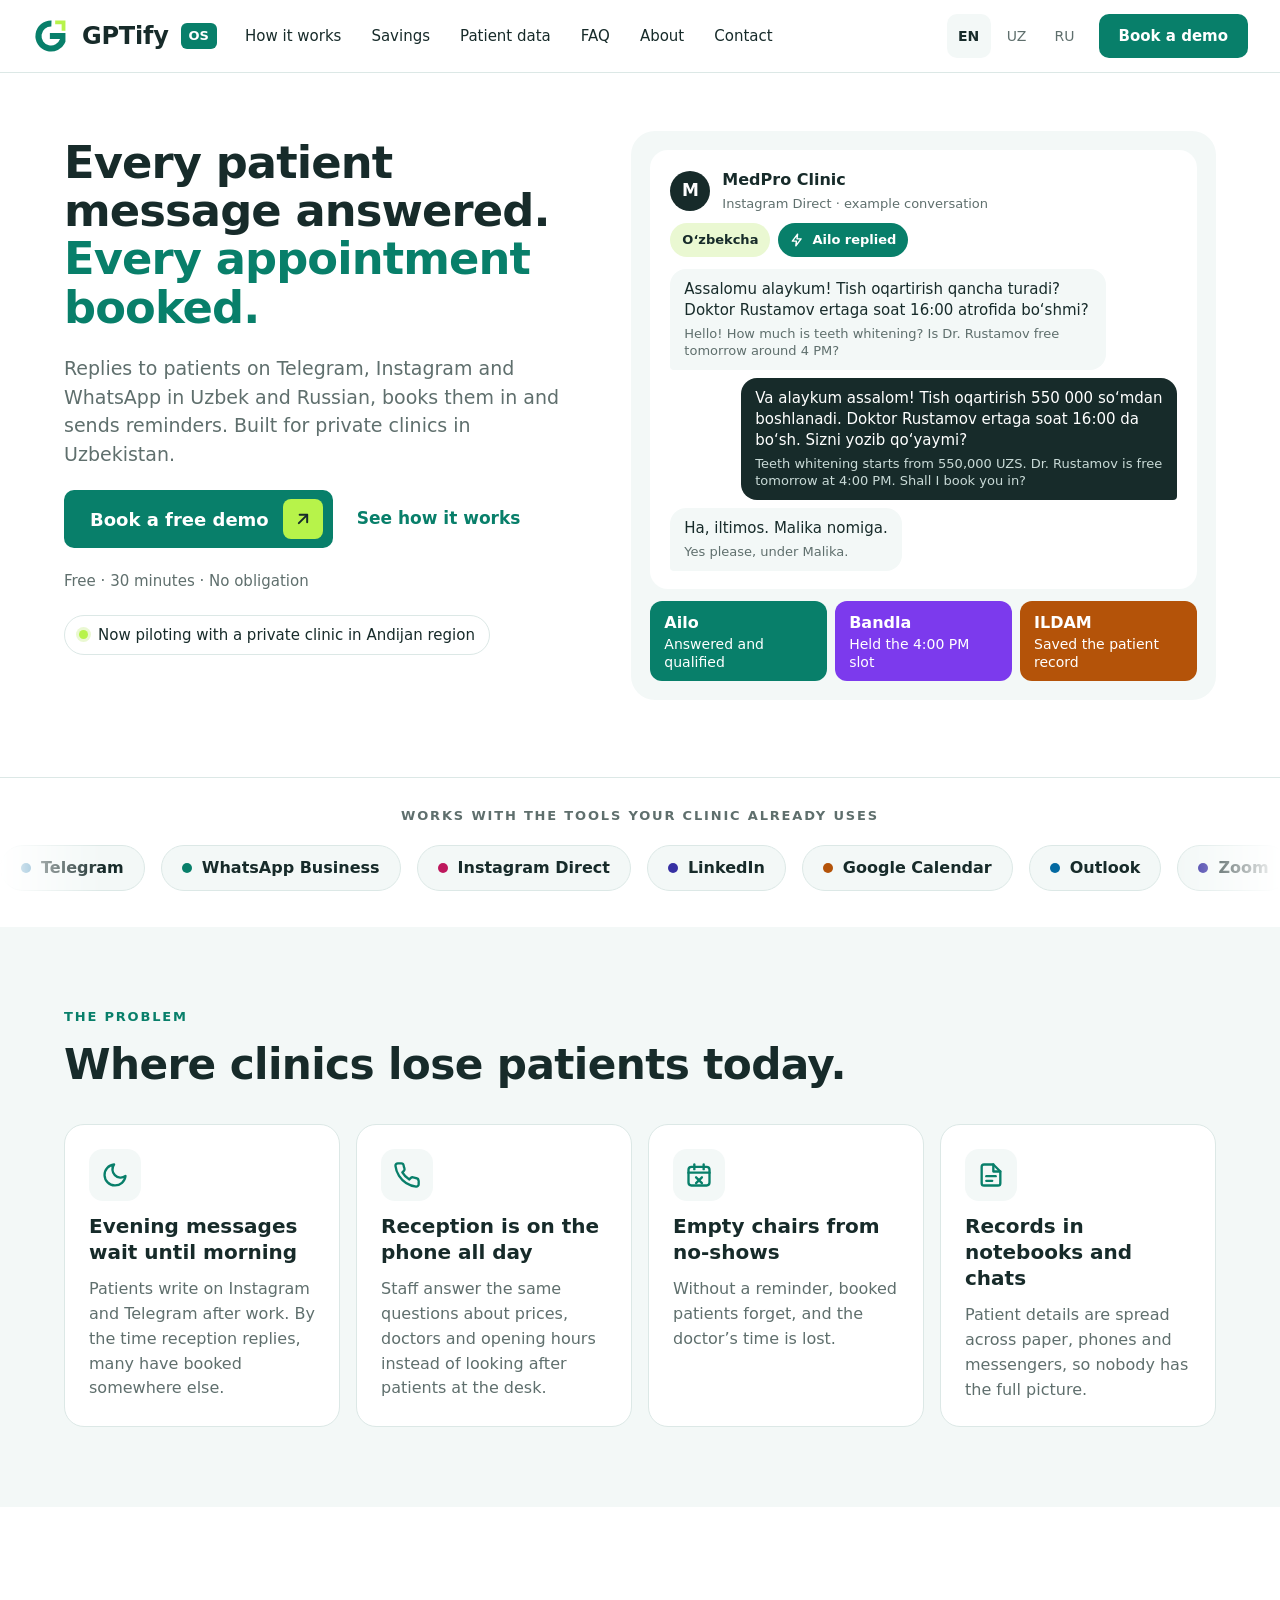
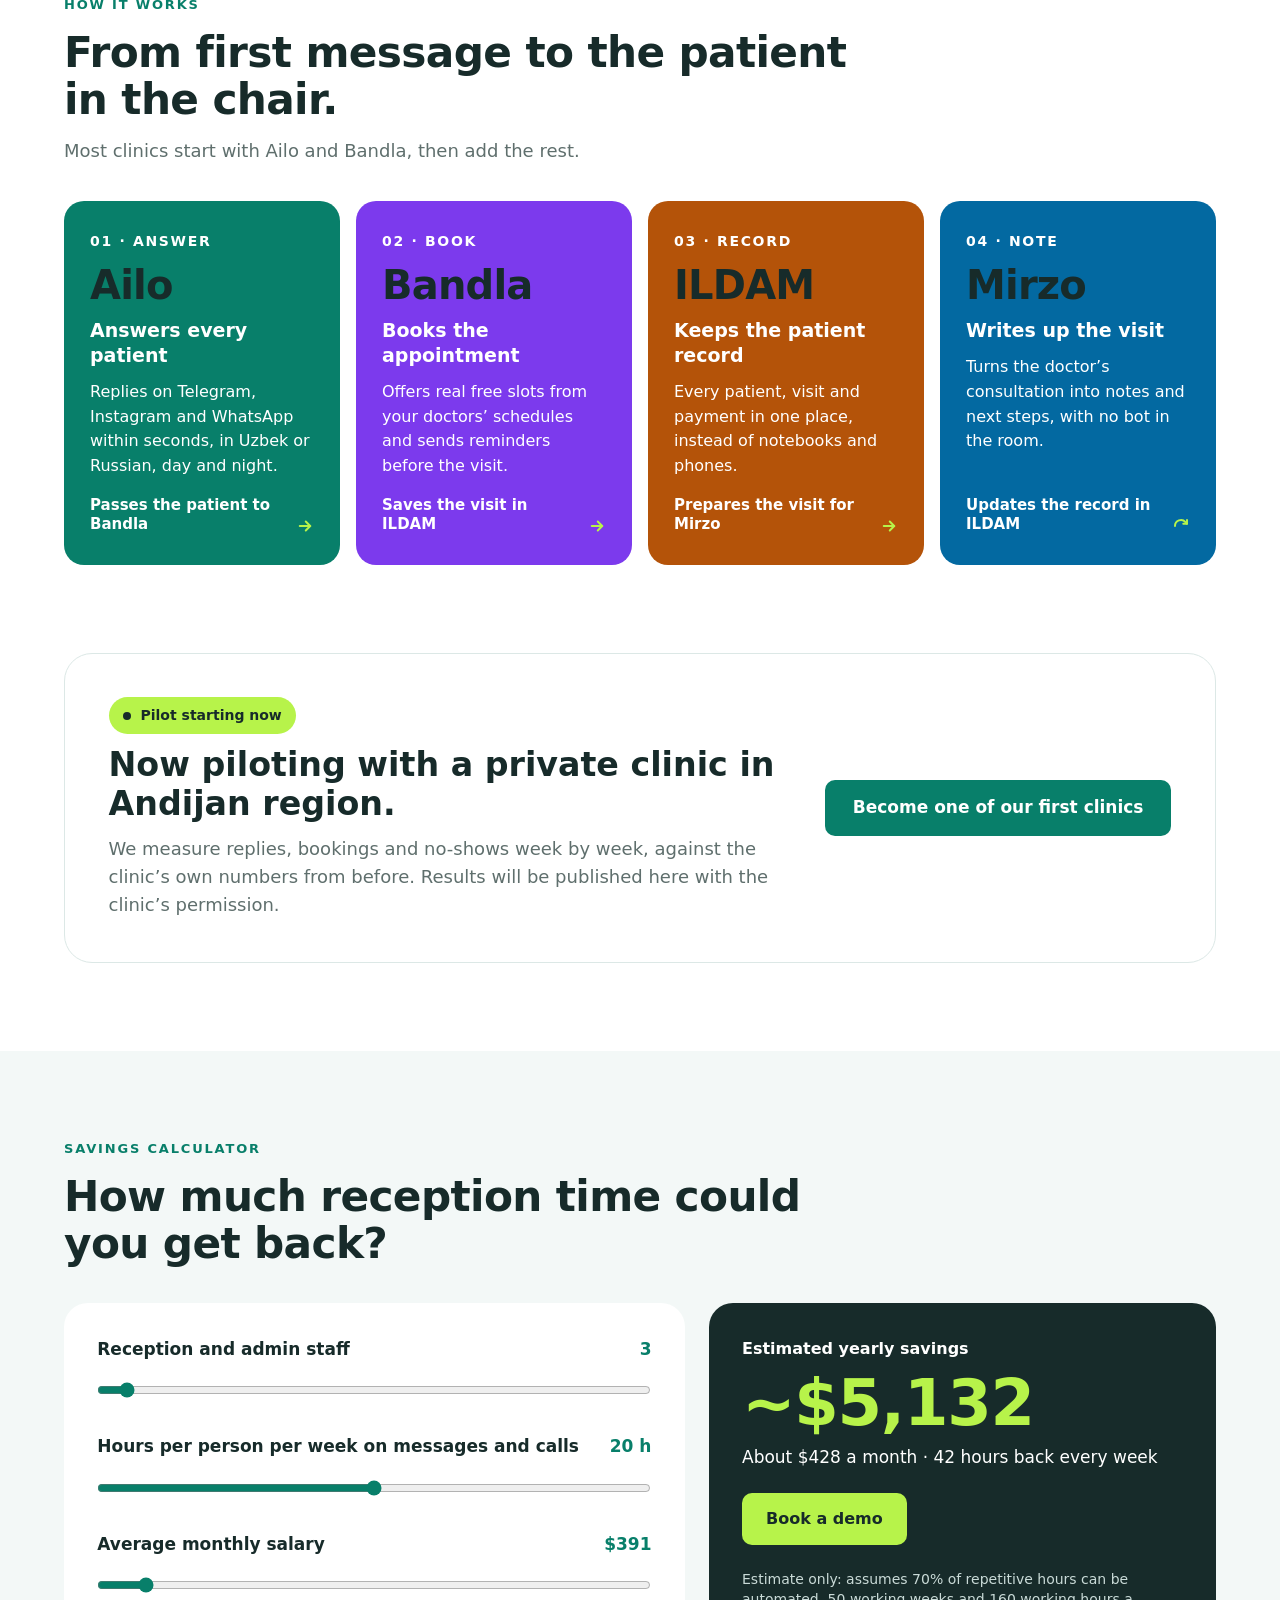
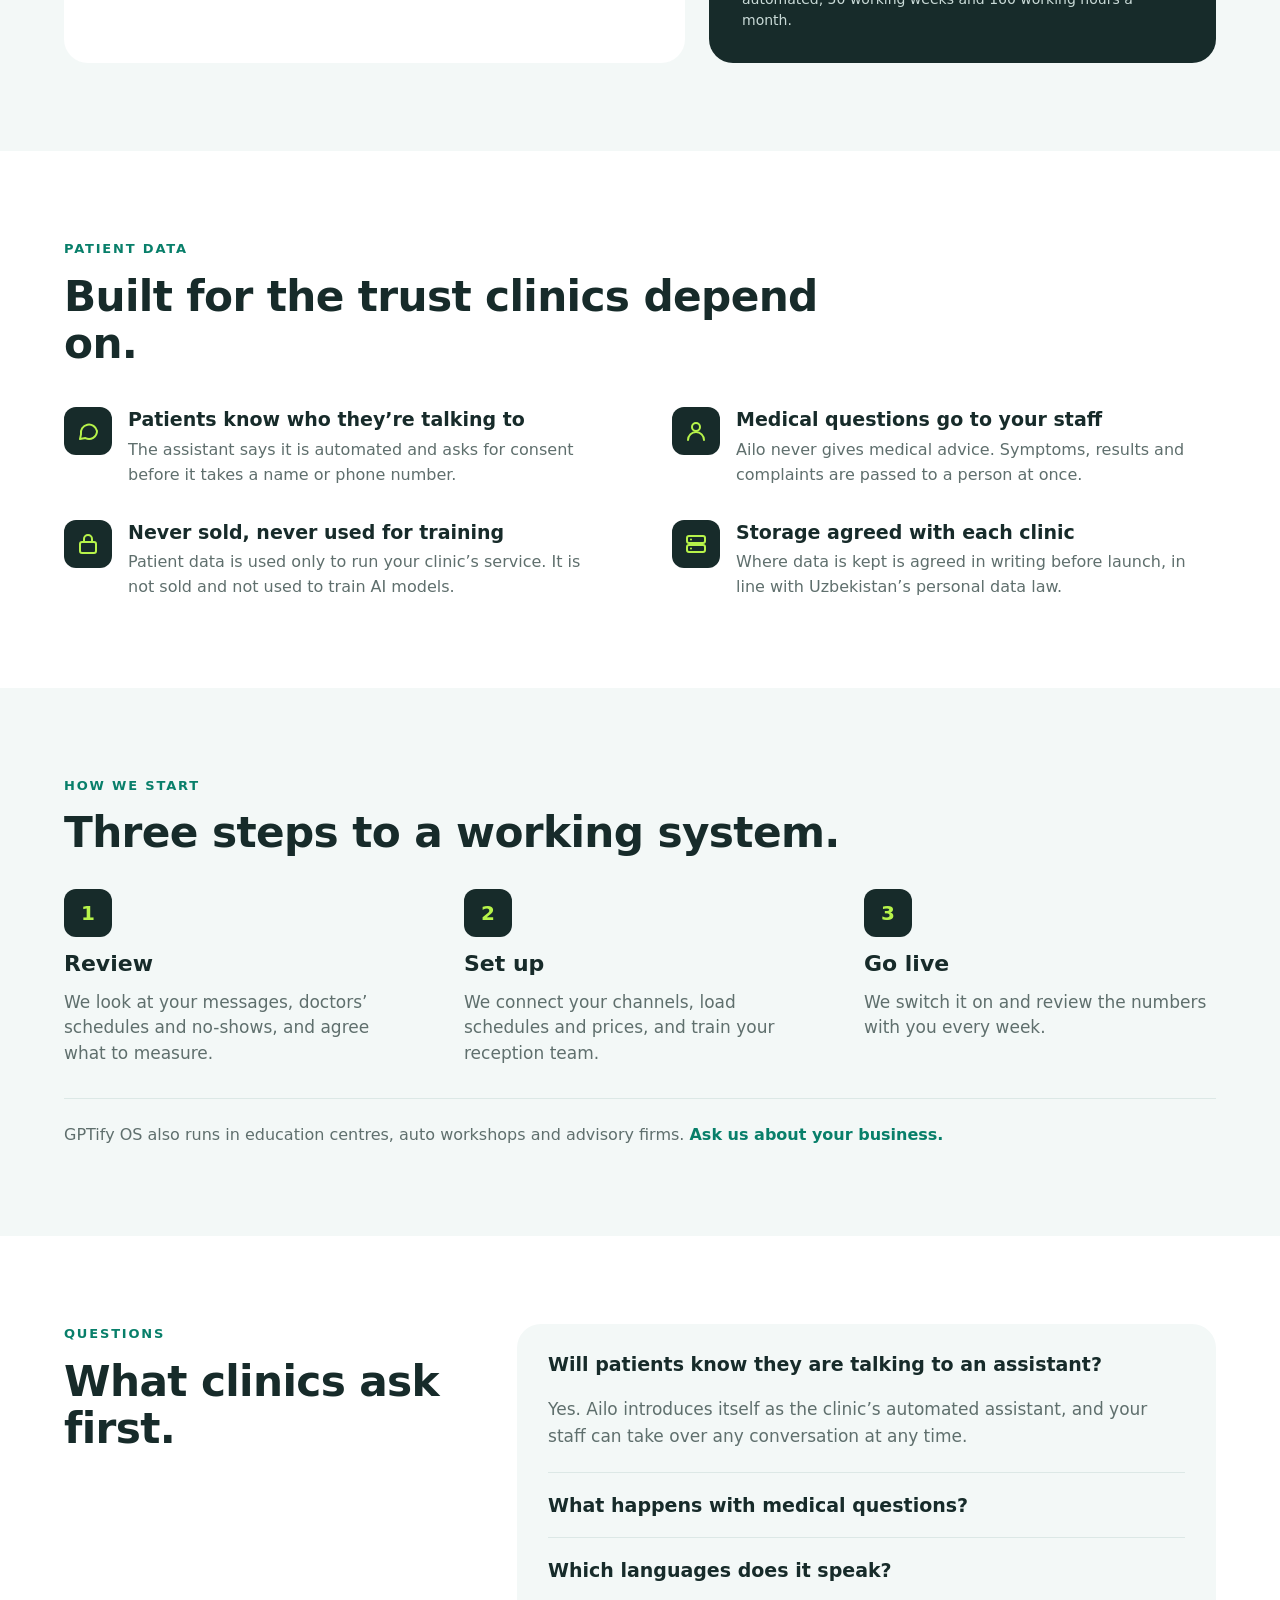
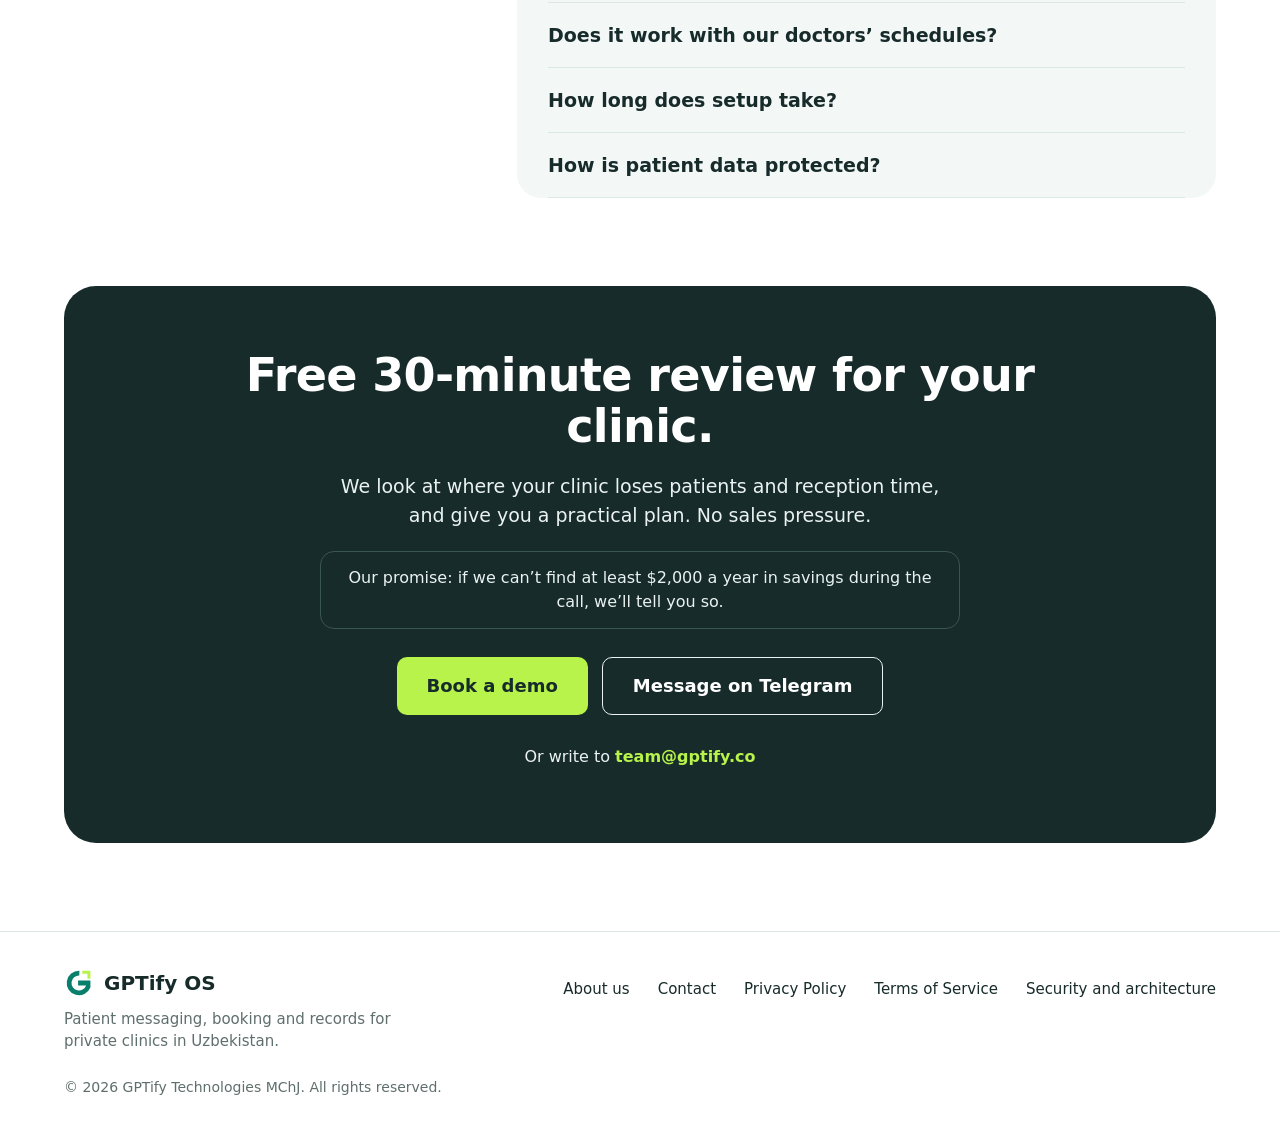
==== commit 9d49d008: "Remove direct contact and company lines from footer across all pages" ====
--- a/index.html
+++ b/index.html
@@ -489,12 +489,6 @@
       <span style="font-family: 'Poppins', 'Inter', system-ui, sans-serif; font-weight: 700; font-size: 20px; color: #172B2A">GPTify OS</span>
     </div>
     <div style="font-size: 15px; line-height: 1.5; color: #5F6F6D">Patient messaging, booking and records for private clinics in Uzbekistan.</div>
-    <div style="display: flex; flex-direction: column; gap: 2px; font-size: 15px; line-height: 1.5; color: #5F6F6D">
-      <a href="mailto:team@gptify.co" style="display: inline-flex; align-items: center; min-height: 44px; font-weight: 600">team@gptify.co</a>
-      <a href="https://t.me/GPTify_uz_bot?start=os_demo" style="display: inline-flex; align-items: center; min-height: 44px; font-weight: 600">Telegram: @GPTify_uz_bot</a>
-      <span style="display: inline-flex; align-items: center; min-height: 32px">Support: support@gptify.co</span>
-      <span>GPTify Technologies MChJ, Tashkent, Uzbekistan</span>
-    </div>
   </div>
   <nav aria-label="Footer" style="display: flex; flex-wrap: wrap; gap: 4px 28px">
     <a href="/about.html" style="display: inline-flex; align-items: center; min-height: 44px; min-width: 44px; font-size: 15px; font-weight: 500; color: #172B2A">About us</a>
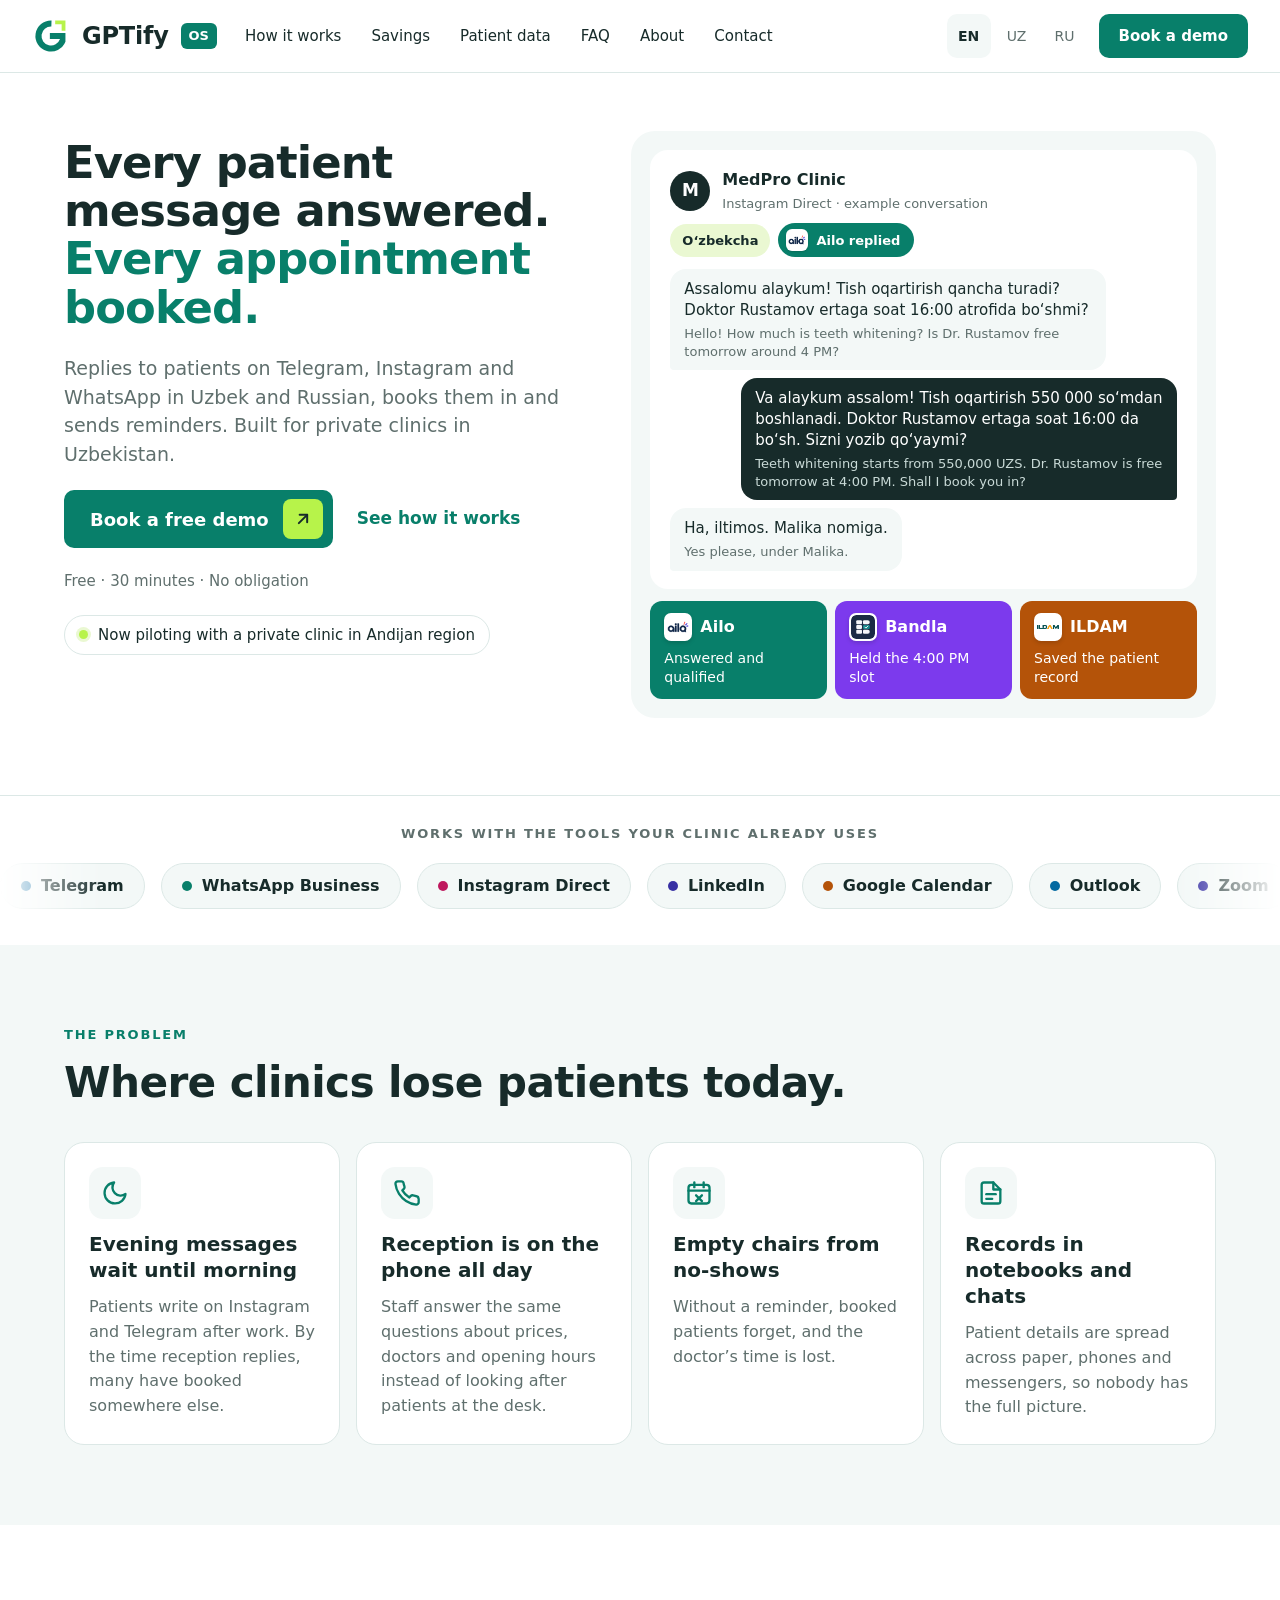
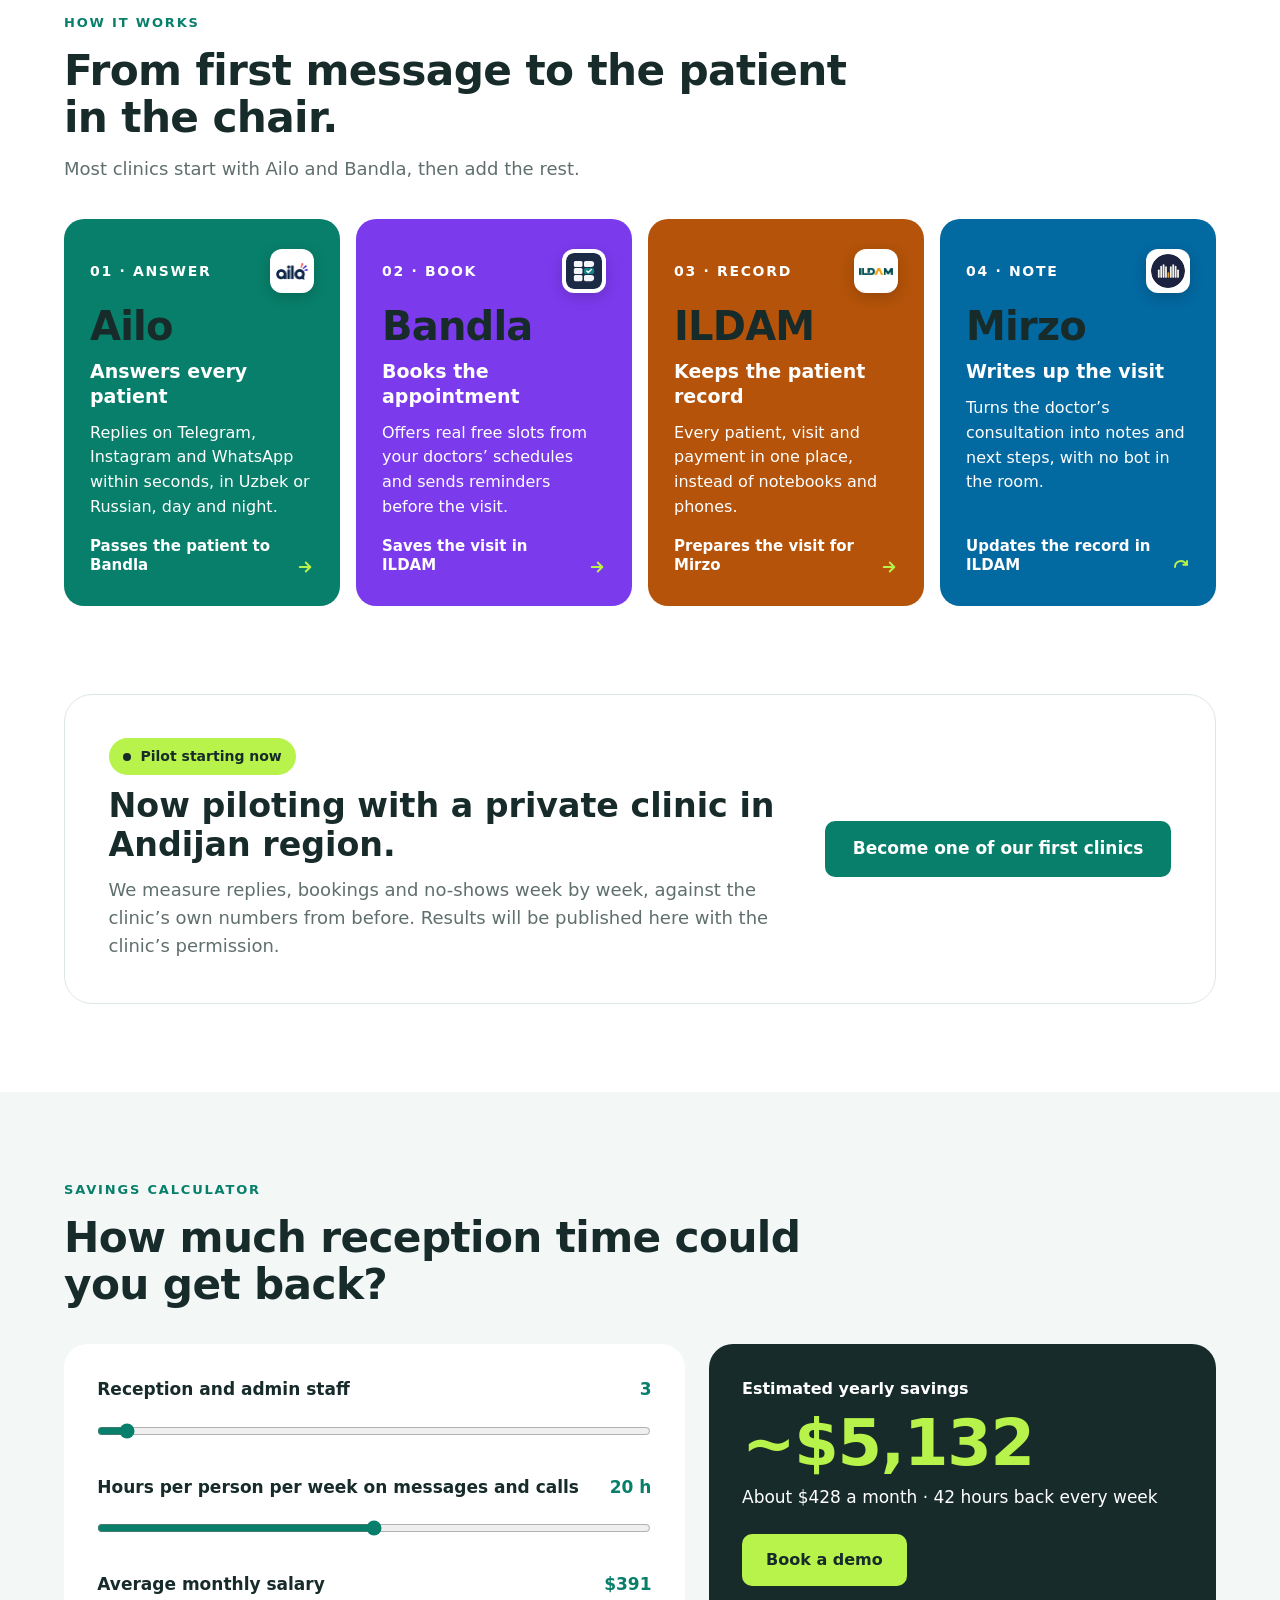
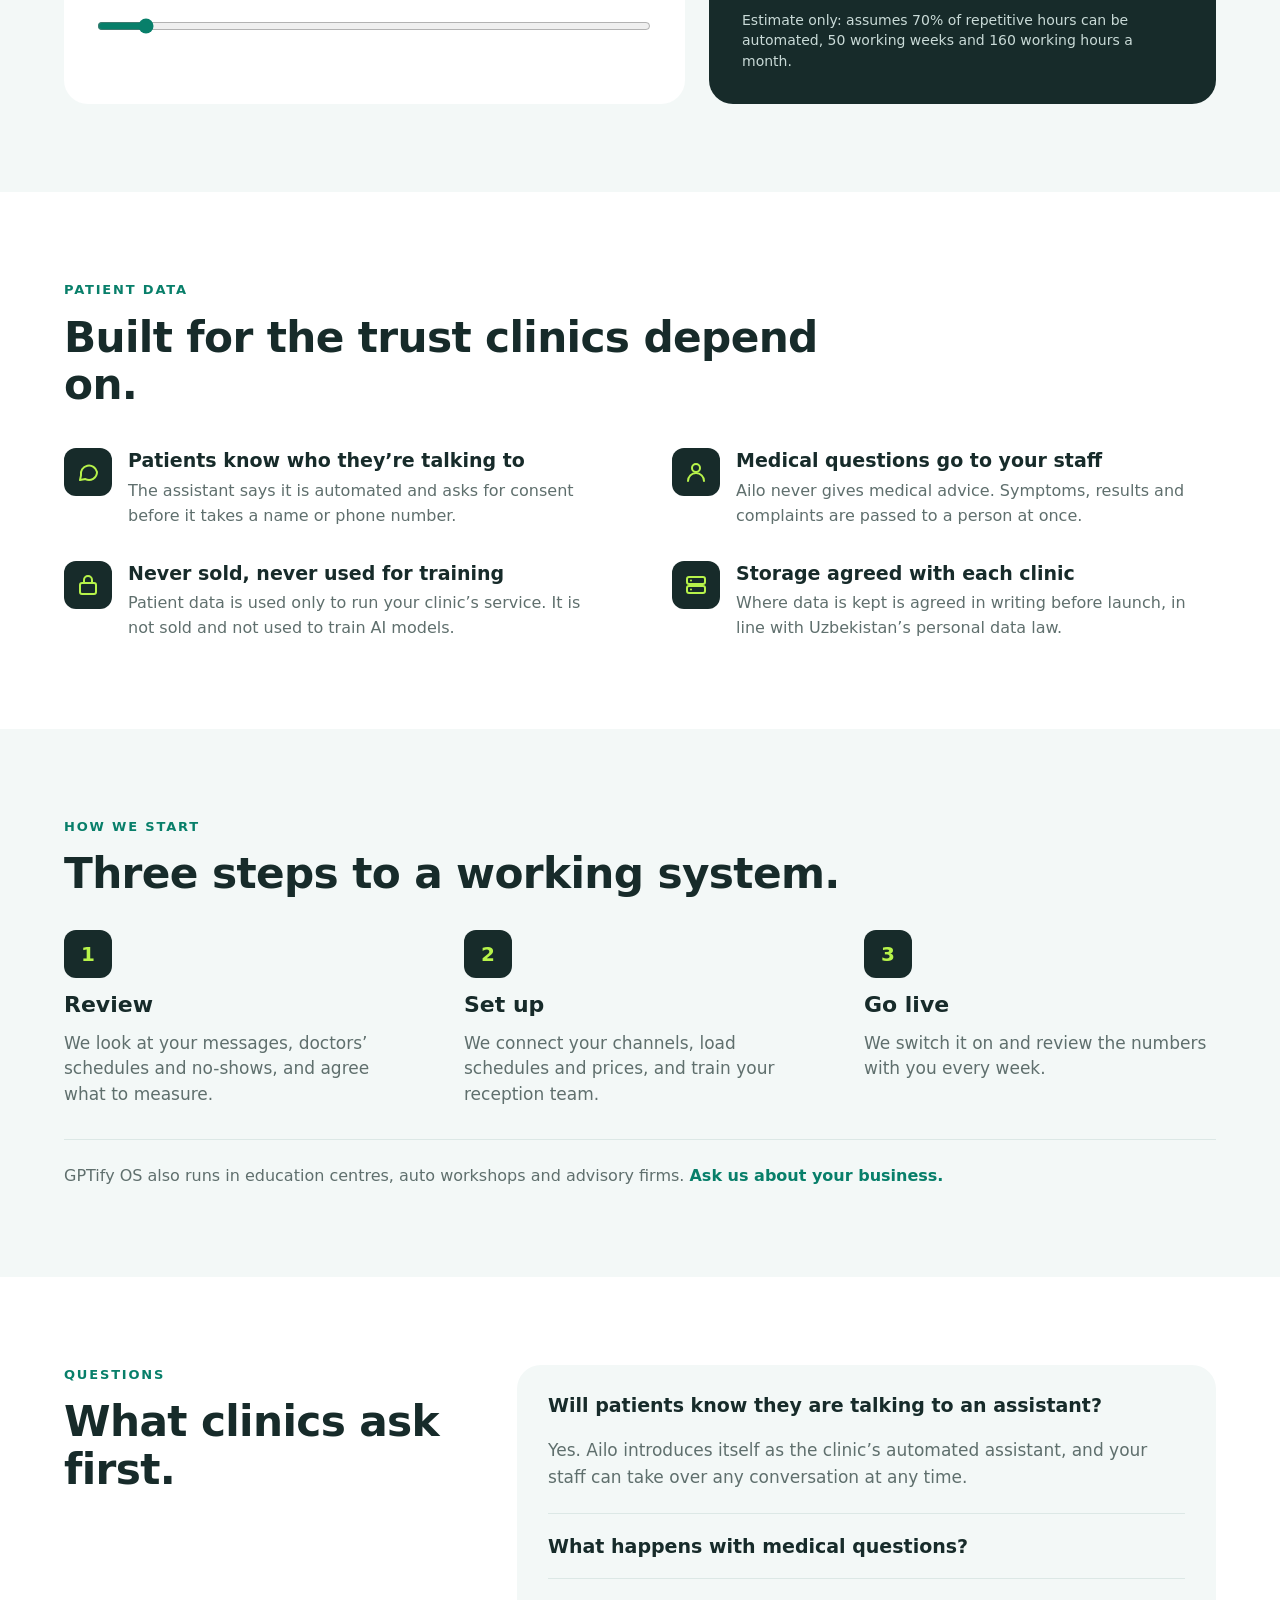
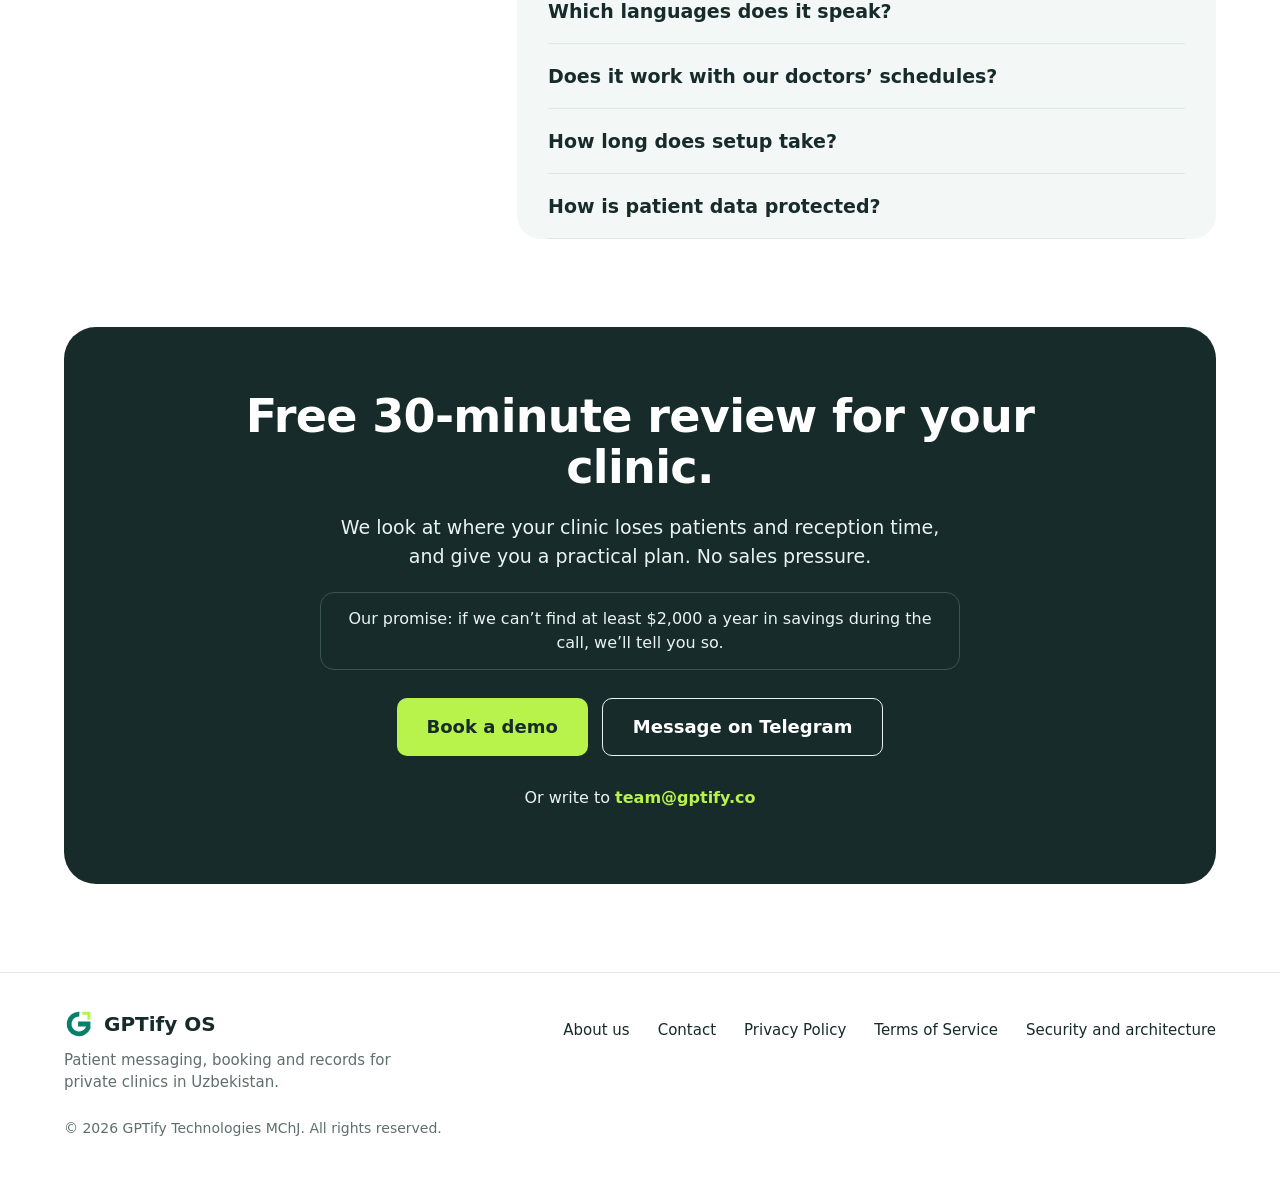
==== commit 05365262: "Integrate official app logos for Ailo, Bandla, ILDAM, and Mirzo into hero animation and how it works" ====
--- a/index.html
+++ b/index.html
@@ -110,8 +110,10 @@
           </div>
           <div style="display: flex; flex-wrap: wrap; align-items: center; gap: 8px">
             <div style="display: inline-flex; align-items: center; padding: 7px 12px; border-radius: 999px; background: #EAF8D2; color: #172B2A; font-size: 13px; font-weight: 600">O‘zbekcha</div>
-            <div style="display: inline-flex; align-items: center; gap: 8px; padding: 7px 12px; border-radius: 999px; background: #087F6A; color: #FFFFFF; font-size: 13px; font-weight: 600">
-              <svg aria-hidden="true" width="14" height="14" viewBox="0 0 24 24" fill="none" stroke="#FFFFFF" stroke-width="2.4" stroke-linecap="round" stroke-linejoin="round"><path d="M13 2 4 14h7l-1 8 9-12h-7z"></path></svg>
+            <div style="display: inline-flex; align-items: center; gap: 8px; padding: 6px 14px 6px 8px; border-radius: 999px; background: #087F6A; color: #FFFFFF; font-size: 13px; font-weight: 600">
+              <span style="display: inline-flex; align-items: center; justify-content: center; width: 22px; height: 22px; border-radius: 6px; background: #FFFFFF; padding: 2px; overflow: hidden; box-shadow: 0 1px 2px rgba(0,0,0,0.15)">
+                <img src="/assets/ailo-logo.png" alt="Ailo" style="width: 100%; height: 100%; object-fit: contain">
+              </span>
               Ailo replied
             </div>
           </div>
@@ -132,17 +134,32 @@
         </div>
       </div>
       <div style="display: flex; flex-wrap: wrap; gap: 8px">
-        <div style="flex: 1 1 140px; background: #087F6A; border-radius: 12px; padding: 10px 14px; color: #FFFFFF; animation: inD 10s ease infinite">
-          <div style="font-family: 'Poppins', 'Inter', system-ui, sans-serif; font-weight: 700; font-size: 16px">Ailo</div>
-          <div style="font-size: 14px; font-weight: 500; line-height: 1.3">Answered and qualified</div>
-        </div>
-        <div style="flex: 1 1 140px; background: #7C3AED; border-radius: 12px; padding: 10px 14px; color: #FFFFFF; animation: inE 10s ease infinite">
-          <div style="font-family: 'Poppins', 'Inter', system-ui, sans-serif; font-weight: 700; font-size: 16px">Bandla</div>
-          <div style="font-size: 14px; font-weight: 500; line-height: 1.3">Held the 4:00 PM slot</div>
-        </div>
-        <div style="flex: 1 1 140px; background: #B45309; border-radius: 12px; padding: 10px 14px; color: #FFFFFF; animation: inF 10s ease infinite">
-          <div style="font-family: 'Poppins', 'Inter', system-ui, sans-serif; font-weight: 700; font-size: 16px">ILDAM</div>
-          <div style="font-size: 14px; font-weight: 500; line-height: 1.3">Saved the patient record</div>
+        <div style="flex: 1 1 140px; background: #087F6A; border-radius: 12px; padding: 12px 14px; color: #FFFFFF; animation: inD 10s ease infinite; display: flex; flex-direction: column; gap: 8px">
+          <div style="display: flex; align-items: center; gap: 8px">
+            <span style="display: inline-flex; align-items: center; justify-content: center; width: 28px; height: 28px; border-radius: 7px; background: #FFFFFF; padding: 3px; box-shadow: 0 2px 4px rgba(0,0,0,0.15); flex-shrink: 0">
+              <img src="/assets/ailo-logo.png" alt="Ailo" style="width: 100%; height: 100%; object-fit: contain">
+            </span>
+            <span style="font-family: 'Poppins', 'Inter', system-ui, sans-serif; font-weight: 700; font-size: 16px">Ailo</span>
+          </div>
+          <div style="font-size: 14px; font-weight: 500; line-height: 1.35">Answered and qualified</div>
+        </div>
+        <div style="flex: 1 1 140px; background: #7C3AED; border-radius: 12px; padding: 12px 14px; color: #FFFFFF; animation: inE 10s ease infinite; display: flex; flex-direction: column; gap: 8px">
+          <div style="display: flex; align-items: center; gap: 8px">
+            <span style="display: inline-flex; align-items: center; justify-content: center; width: 28px; height: 28px; border-radius: 7px; background: #FFFFFF; padding: 2px; box-shadow: 0 2px 4px rgba(0,0,0,0.15); flex-shrink: 0">
+              <img src="/assets/bandla-app-icon.svg" alt="Bandla" style="width: 100%; height: 100%; object-fit: contain; border-radius: 5px">
+            </span>
+            <span style="font-family: 'Poppins', 'Inter', system-ui, sans-serif; font-weight: 700; font-size: 16px">Bandla</span>
+          </div>
+          <div style="font-size: 14px; font-weight: 500; line-height: 1.35">Held the 4:00 PM slot</div>
+        </div>
+        <div style="flex: 1 1 140px; background: #B45309; border-radius: 12px; padding: 12px 14px; color: #FFFFFF; animation: inF 10s ease infinite; display: flex; flex-direction: column; gap: 8px">
+          <div style="display: flex; align-items: center; gap: 8px">
+            <span style="display: inline-flex; align-items: center; justify-content: center; width: 28px; height: 28px; border-radius: 7px; background: #FFFFFF; padding: 3px; box-shadow: 0 2px 4px rgba(0,0,0,0.15); flex-shrink: 0">
+              <img src="/assets/ildam-logo.png" alt="ILDAM" style="width: 100%; height: 100%; object-fit: contain">
+            </span>
+            <span style="font-family: 'Poppins', 'Inter', system-ui, sans-serif; font-weight: 700; font-size: 16px">ILDAM</span>
+          </div>
+          <div style="font-size: 14px; font-weight: 500; line-height: 1.35">Saved the patient record</div>
         </div>
       </div>
     </div>
@@ -236,7 +253,12 @@
     </div>
     <div style="display: flex; flex-wrap: wrap; gap: 16px">
       <article style="flex: 1 1 240px; min-width: 0; min-height: 340px; box-sizing: border-box; background: #087F6A; border-radius: 20px; padding: 30px 26px; display: flex; flex-direction: column; gap: 12px; color: #FFFFFF; animation: lit 8s ease-in-out infinite">
-        <div style="font-size: 14px; font-weight: 600; letter-spacing: 0.12em">01 · ANSWER</div>
+        <div style="display: flex; align-items: center; justify-content: space-between; gap: 12px">
+          <div style="font-size: 14px; font-weight: 600; letter-spacing: 0.12em">01 · ANSWER</div>
+          <span style="display: inline-flex; align-items: center; justify-content: center; width: 44px; height: 44px; border-radius: 12px; background: #FFFFFF; padding: 5px; box-shadow: 0 4px 14px rgba(0,0,0,0.18); flex-shrink: 0">
+            <img src="/assets/ailo-logo.png" alt="Ailo" style="width: 100%; height: 100%; object-fit: contain">
+          </span>
+        </div>
         <h3 style="margin: 0; font-family: 'Poppins', 'Inter', system-ui, sans-serif; font-weight: 700; font-size: 40px; line-height: 1.05; letter-spacing: -0.02em">Ailo</h3>
         <div style="font-family: 'Poppins', 'Inter', system-ui, sans-serif; font-weight: 600; font-size: 19px; line-height: 1.3">Answers every patient</div>
         <p style="margin: 0; font-size: 16px; line-height: 1.55">Replies on Telegram, Instagram and WhatsApp within seconds, in Uzbek or Russian, day and night.</p>
@@ -246,7 +268,12 @@
         </div>
       </article>
       <article style="flex: 1 1 240px; min-width: 0; min-height: 340px; box-sizing: border-box; background: #7C3AED; border-radius: 20px; padding: 30px 26px; display: flex; flex-direction: column; gap: 12px; color: #FFFFFF; animation: lit 8s ease-in-out 2s infinite">
-        <div style="font-size: 14px; font-weight: 600; letter-spacing: 0.12em">02 · BOOK</div>
+        <div style="display: flex; align-items: center; justify-content: space-between; gap: 12px">
+          <div style="font-size: 14px; font-weight: 600; letter-spacing: 0.12em">02 · BOOK</div>
+          <span style="display: inline-flex; align-items: center; justify-content: center; width: 44px; height: 44px; border-radius: 12px; background: #FFFFFF; padding: 4px; box-shadow: 0 4px 14px rgba(0,0,0,0.18); flex-shrink: 0">
+            <img src="/assets/bandla-app-icon.svg" alt="Bandla" style="width: 100%; height: 100%; object-fit: contain; border-radius: 8px">
+          </span>
+        </div>
         <h3 style="margin: 0; font-family: 'Poppins', 'Inter', system-ui, sans-serif; font-weight: 700; font-size: 40px; line-height: 1.05; letter-spacing: -0.02em">Bandla</h3>
         <div style="font-family: 'Poppins', 'Inter', system-ui, sans-serif; font-weight: 600; font-size: 19px; line-height: 1.3">Books the appointment</div>
         <p style="margin: 0; font-size: 16px; line-height: 1.55">Offers real free slots from your doctors’ schedules and sends reminders before the visit.</p>
@@ -256,7 +283,12 @@
         </div>
       </article>
       <article style="flex: 1 1 240px; min-width: 0; min-height: 340px; box-sizing: border-box; background: #B45309; border-radius: 20px; padding: 30px 26px; display: flex; flex-direction: column; gap: 12px; color: #FFFFFF; animation: lit 8s ease-in-out 4s infinite">
-        <div style="font-size: 14px; font-weight: 600; letter-spacing: 0.12em">03 · RECORD</div>
+        <div style="display: flex; align-items: center; justify-content: space-between; gap: 12px">
+          <div style="font-size: 14px; font-weight: 600; letter-spacing: 0.12em">03 · RECORD</div>
+          <span style="display: inline-flex; align-items: center; justify-content: center; width: 44px; height: 44px; border-radius: 12px; background: #FFFFFF; padding: 5px; box-shadow: 0 4px 14px rgba(0,0,0,0.18); flex-shrink: 0">
+            <img src="/assets/ildam-logo.png" alt="ILDAM" style="width: 100%; height: 100%; object-fit: contain">
+          </span>
+        </div>
         <h3 style="margin: 0; font-family: 'Poppins', 'Inter', system-ui, sans-serif; font-weight: 700; font-size: 40px; line-height: 1.05; letter-spacing: -0.02em">ILDAM</h3>
         <div style="font-family: 'Poppins', 'Inter', system-ui, sans-serif; font-weight: 600; font-size: 19px; line-height: 1.3">Keeps the patient record</div>
         <p style="margin: 0; font-size: 16px; line-height: 1.55">Every patient, visit and payment in one place, instead of notebooks and phones.</p>
@@ -266,7 +298,12 @@
         </div>
       </article>
       <article style="flex: 1 1 240px; min-width: 0; min-height: 340px; box-sizing: border-box; background: #0369A1; border-radius: 20px; padding: 30px 26px; display: flex; flex-direction: column; gap: 12px; color: #FFFFFF; animation: lit 8s ease-in-out 6s infinite">
-        <div style="font-size: 14px; font-weight: 600; letter-spacing: 0.12em">04 · NOTE</div>
+        <div style="display: flex; align-items: center; justify-content: space-between; gap: 12px">
+          <div style="font-size: 14px; font-weight: 600; letter-spacing: 0.12em">04 · NOTE</div>
+          <span style="display: inline-flex; align-items: center; justify-content: center; width: 44px; height: 44px; border-radius: 12px; background: #FFFFFF; padding: 5px; box-shadow: 0 4px 14px rgba(0,0,0,0.18); flex-shrink: 0">
+            <img src="/assets/mirzo-mark.svg" alt="Mirzo" style="width: 100%; height: 100%; object-fit: contain; border-radius: 50%">
+          </span>
+        </div>
         <h3 style="margin: 0; font-family: 'Poppins', 'Inter', system-ui, sans-serif; font-weight: 700; font-size: 40px; line-height: 1.05; letter-spacing: -0.02em">Mirzo</h3>
         <div style="font-family: 'Poppins', 'Inter', system-ui, sans-serif; font-weight: 600; font-size: 19px; line-height: 1.3">Writes up the visit</div>
         <p style="margin: 0; font-size: 16px; line-height: 1.55">Turns the doctor’s consultation into notes and next steps, with no bot in the room.</p>
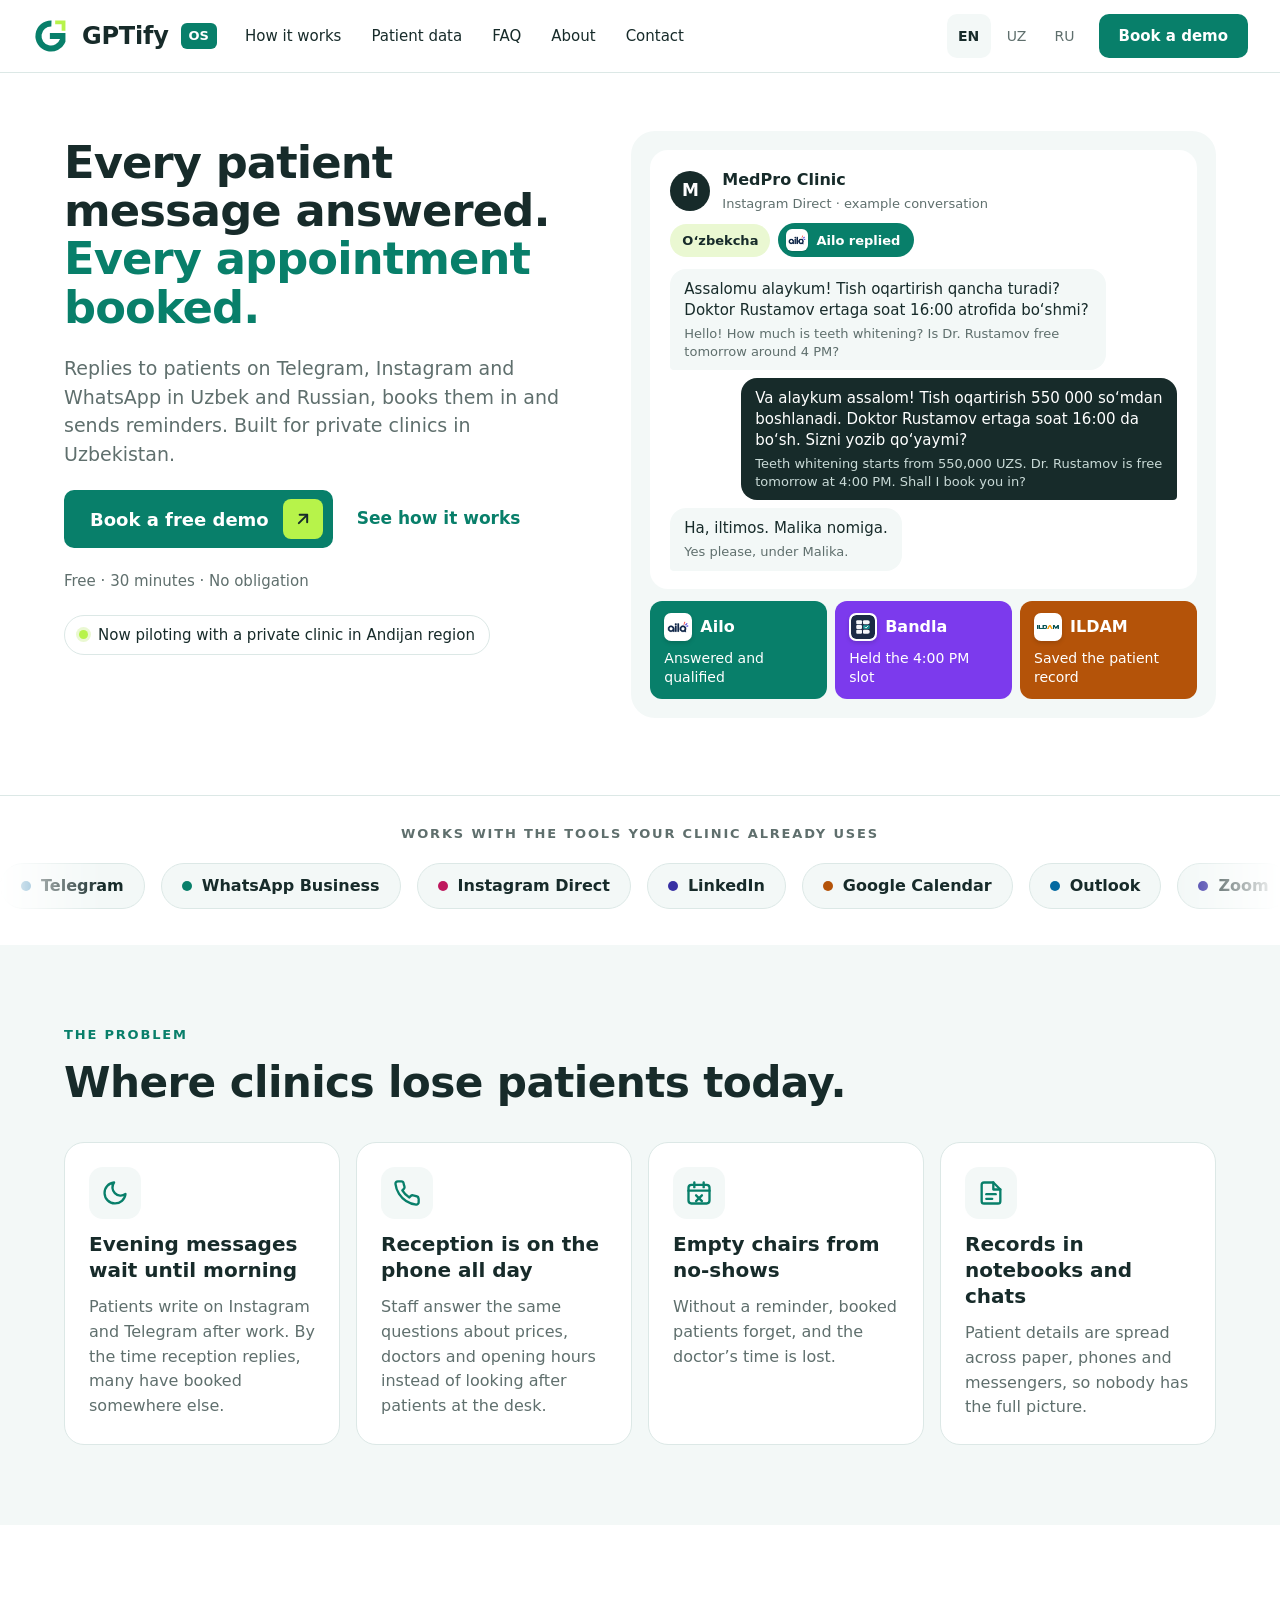
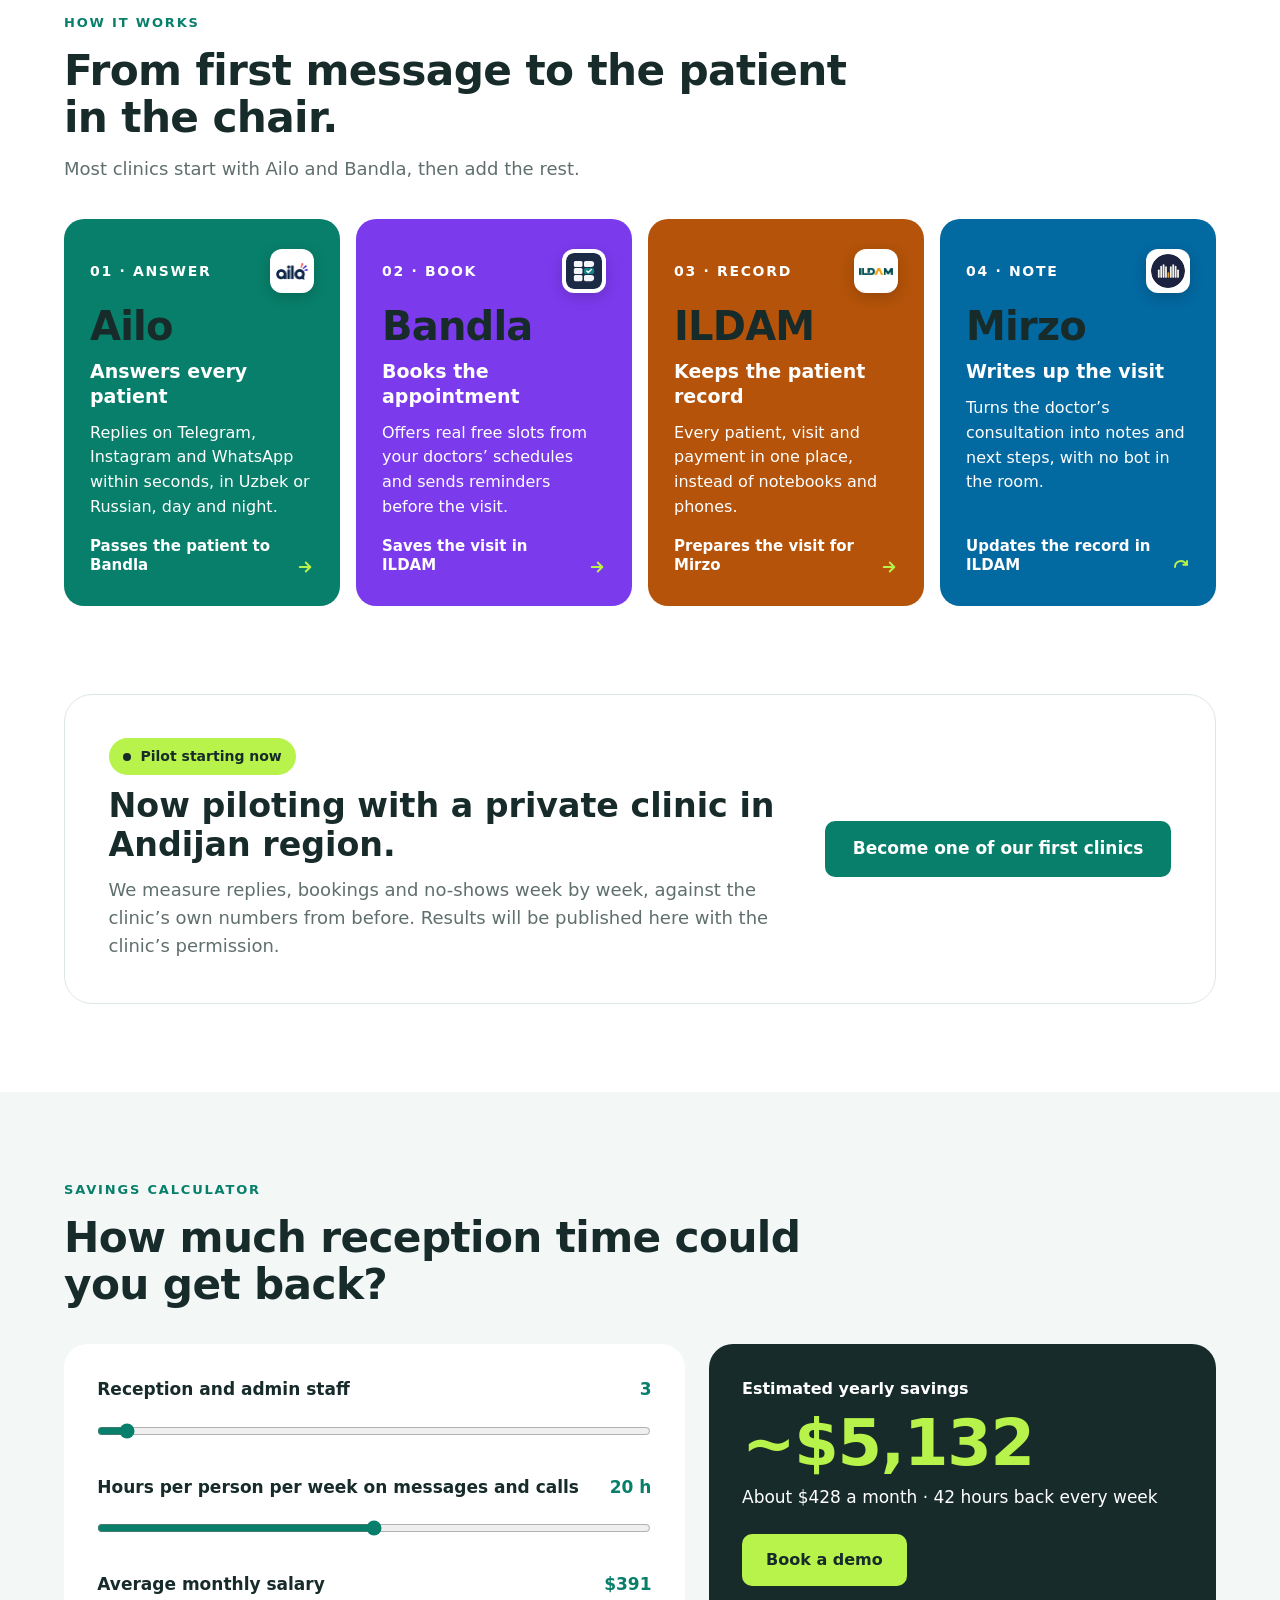
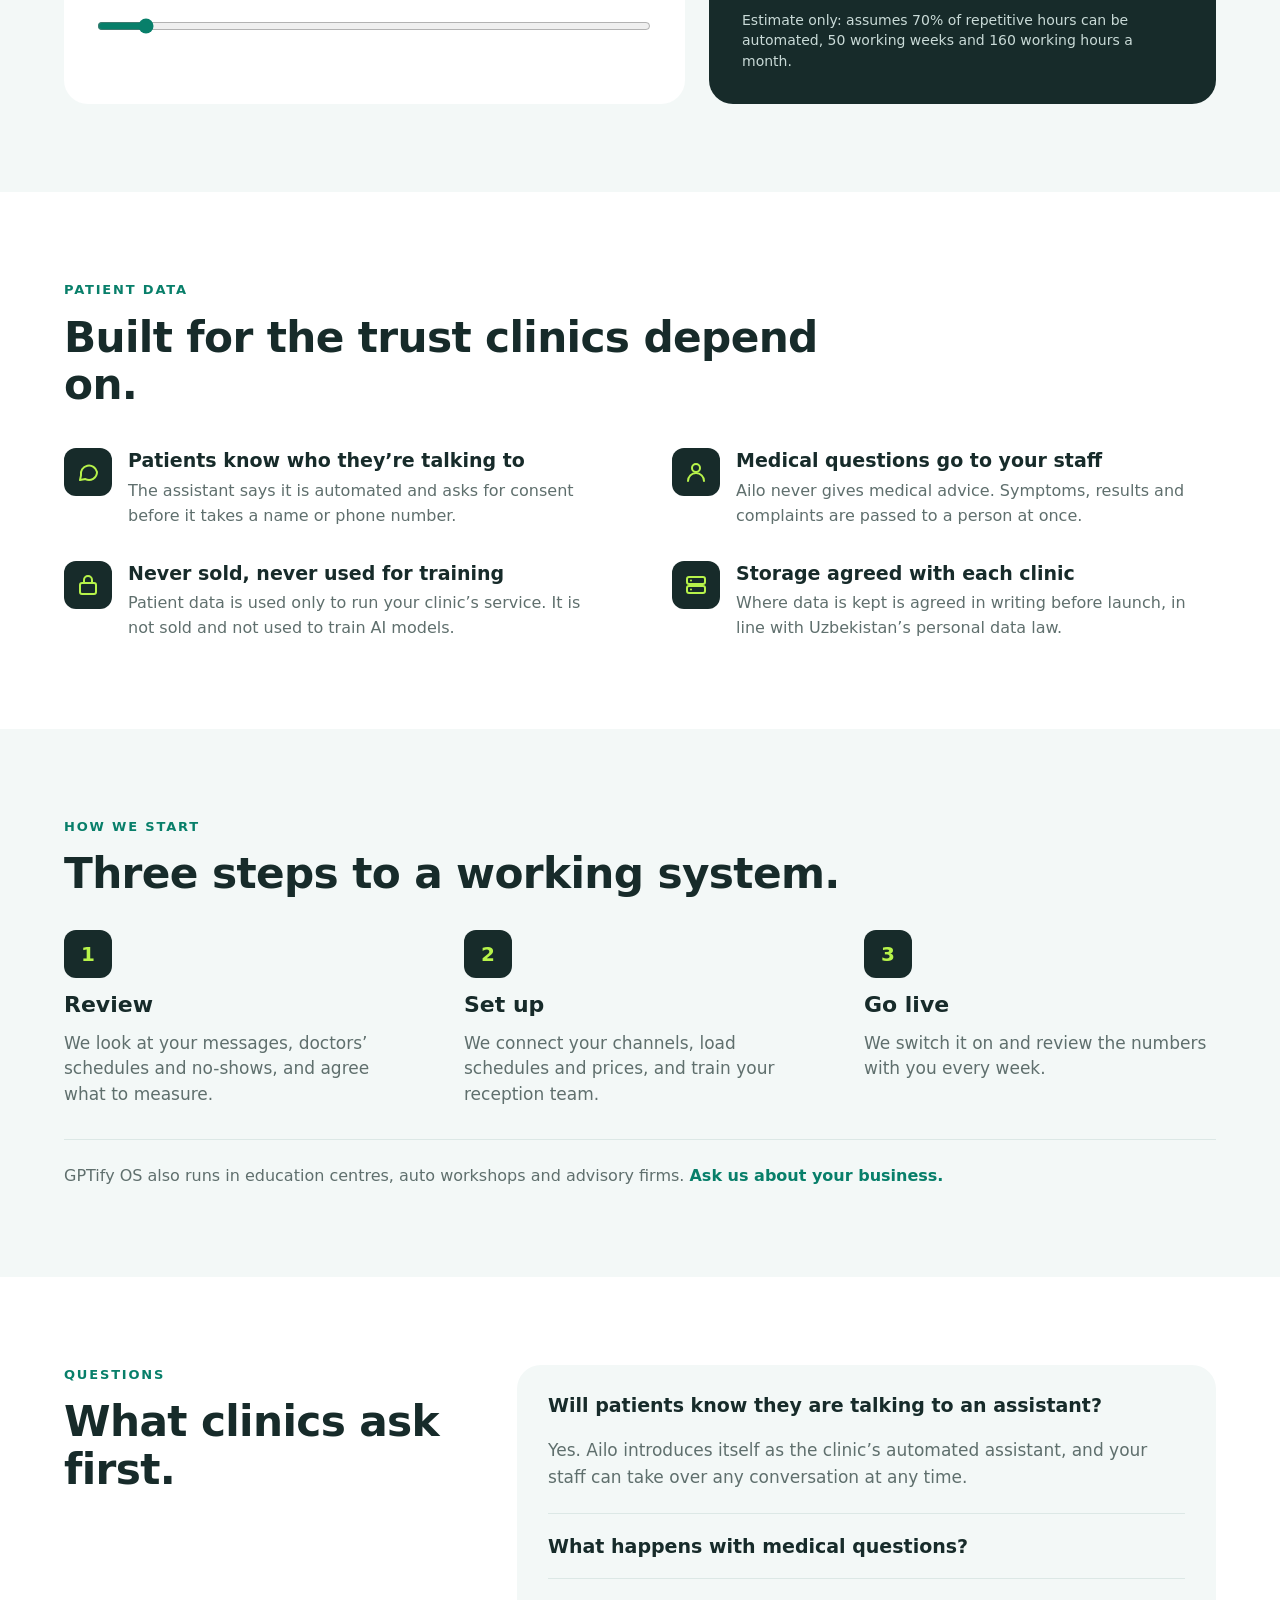
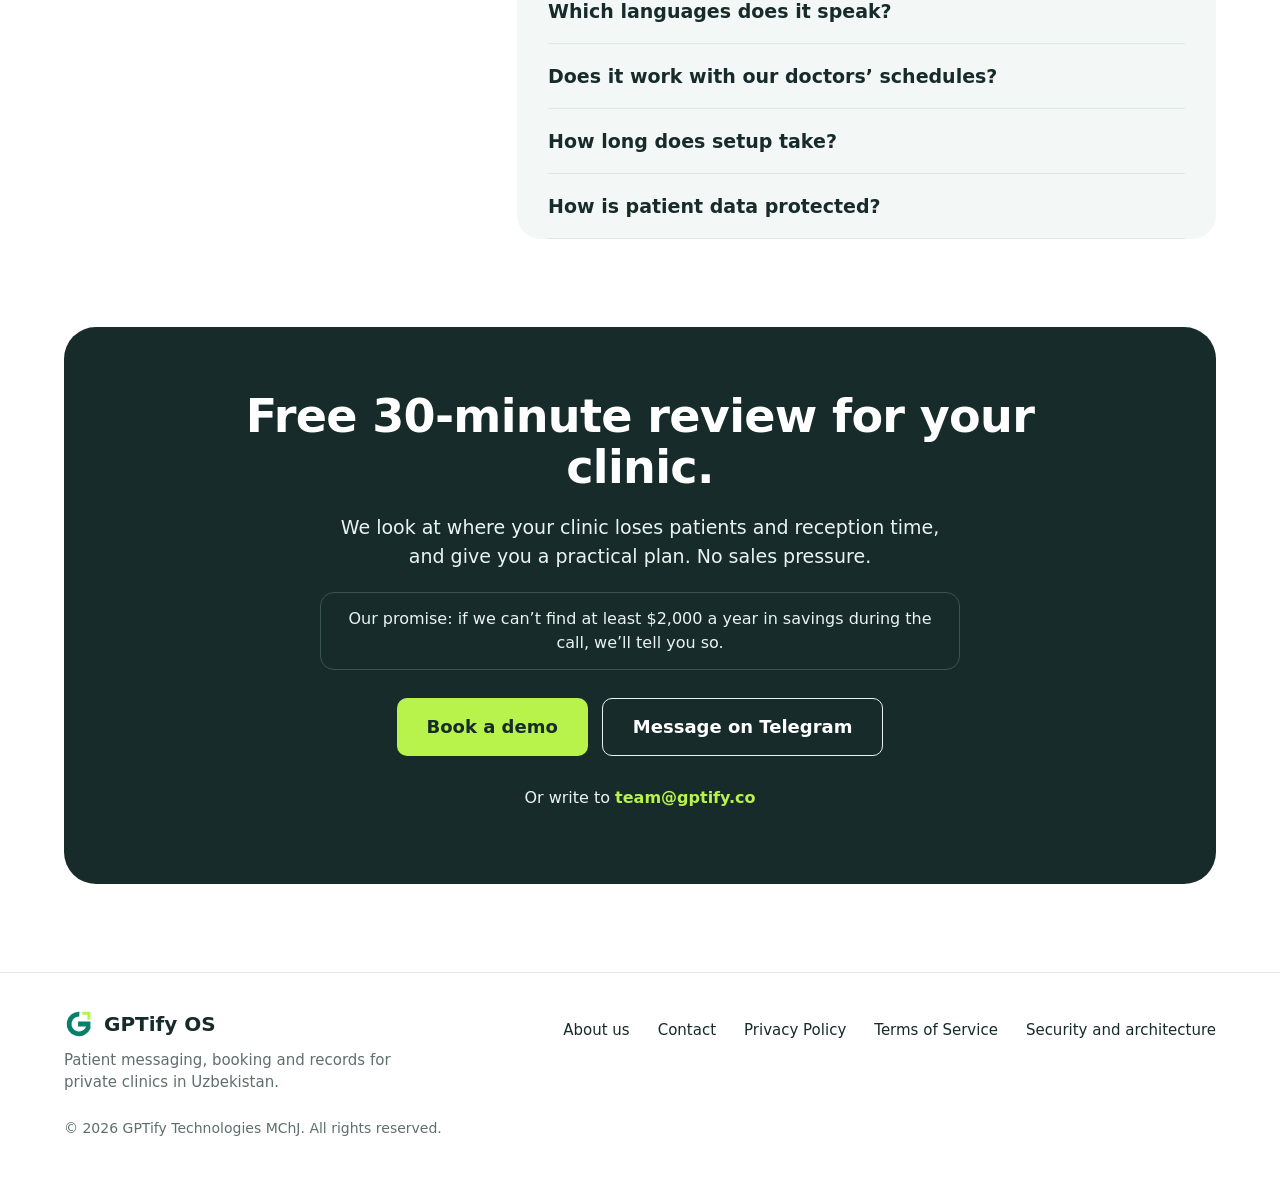
==== commit ba078e45: "Remove savings calculator from navigation and add clean URL hash handling for smooth scrolling" ====
--- a/index.html
+++ b/index.html
@@ -22,7 +22,6 @@
   </a>
   <nav aria-label="Main" class="hdr-nav" style="display: flex; flex-wrap: wrap; align-items: center; gap: 4px 14px">
     <a href="#how" style="display: inline-flex; align-items: center; justify-content: center; min-height: 44px; min-width: 44px; padding: 0 8px; font-size: 15px; font-weight: 500; color: #172B2A; text-decoration: none">How it works</a>
-    <a href="#savings" style="display: inline-flex; align-items: center; justify-content: center; min-height: 44px; min-width: 44px; padding: 0 8px; font-size: 15px; font-weight: 500; color: #172B2A; text-decoration: none">Savings</a>
     <a href="#privacy" style="display: inline-flex; align-items: center; justify-content: center; min-height: 44px; min-width: 44px; padding: 0 8px; font-size: 15px; font-weight: 500; color: #172B2A; text-decoration: none">Patient data</a>
     <a href="#faq" style="display: inline-flex; align-items: center; justify-content: center; min-height: 44px; min-width: 44px; padding: 0 8px; font-size: 15px; font-weight: 500; color: #172B2A; text-decoration: none">FAQ</a>
     <a href="/about.html" style="display: inline-flex; align-items: center; justify-content: center; min-height: 44px; min-width: 44px; padding: 0 8px; font-size: 15px; text-decoration: none; color: #172B2A; font-weight: 500;">About</a>
@@ -52,7 +51,6 @@
     </div>
     <nav style="display: flex; flex-direction: column; gap: 6px;">
       <a href="#how" onclick="closeMobileMenu()" style="display: flex; align-items: center; min-height: 48px; padding: 0 12px; font-size: 16px; font-weight: 500; color: #172B2A; text-decoration: none; border-radius: 8px;">How it works</a>
-      <a href="#savings" onclick="closeMobileMenu()" style="display: flex; align-items: center; min-height: 48px; padding: 0 12px; font-size: 16px; font-weight: 500; color: #172B2A; text-decoration: none; border-radius: 8px;">Savings</a>
       <a href="#privacy" onclick="closeMobileMenu()" style="display: flex; align-items: center; min-height: 48px; padding: 0 12px; font-size: 16px; font-weight: 500; color: #172B2A; text-decoration: none; border-radius: 8px;">Patient data</a>
       <a href="#faq" onclick="closeMobileMenu()" style="display: flex; align-items: center; min-height: 48px; padding: 0 12px; font-size: 16px; font-weight: 500; color: #172B2A; text-decoration: none; border-radius: 8px;">FAQ</a>
       <a href="/about.html" onclick="closeMobileMenu()" style="display: flex; align-items: center; min-height: 48px; padding: 0 12px; font-size: 16px; font-weight: 500; color: #172B2A; text-decoration: none; border-radius: 8px;">About</a>
@@ -687,6 +685,53 @@
     }
   });
 }
+
+// Clean hashtag handling & smooth scrolling
+document.addEventListener('click', function(e) {
+  var a = e.target.closest('a');
+  if (!a) return;
+  var href = a.getAttribute('href');
+  if (!href) return;
+  
+  var hash = '';
+  if (href.startsWith('#') && href.length > 1) {
+    hash = href.slice(1);
+  } else if (href.indexOf('#') !== -1) {
+    var parts = href.split('#');
+    var targetPath = parts[0];
+    var curPath = window.location.pathname;
+    if (targetPath === curPath || (targetPath === '/' && (curPath === '/' || curPath === '/index.html')) || (targetPath === '/uz/' && (curPath === '/uz/' || curPath === '/uz/index.html')) || (targetPath === '/ru/' && (curPath === '/ru/' || curPath === '/ru/index.html'))) {
+      hash = parts[1];
+    }
+  }
+  
+  if (hash) {
+    var targetEl = document.getElementById(hash);
+    if (targetEl) {
+      e.preventDefault();
+      targetEl.scrollIntoView({ behavior: 'smooth' });
+      if (window.history && window.history.replaceState) {
+        window.history.replaceState(null, null, window.location.pathname + window.location.search);
+      }
+    }
+  }
+});
+
+if (window.location.hash) {
+  var initialTarget = document.getElementById(window.location.hash.slice(1));
+  if (initialTarget) {
+    setTimeout(function() {
+      initialTarget.scrollIntoView({ behavior: 'smooth' });
+      if (window.history && window.history.replaceState) {
+        window.history.replaceState(null, null, window.location.pathname + window.location.search);
+      }
+    }, 150);
+  } else {
+    if (window.history && window.history.replaceState) {
+      window.history.replaceState(null, null, window.location.pathname + window.location.search);
+    }
+  }
+}
 </script>
 
 
